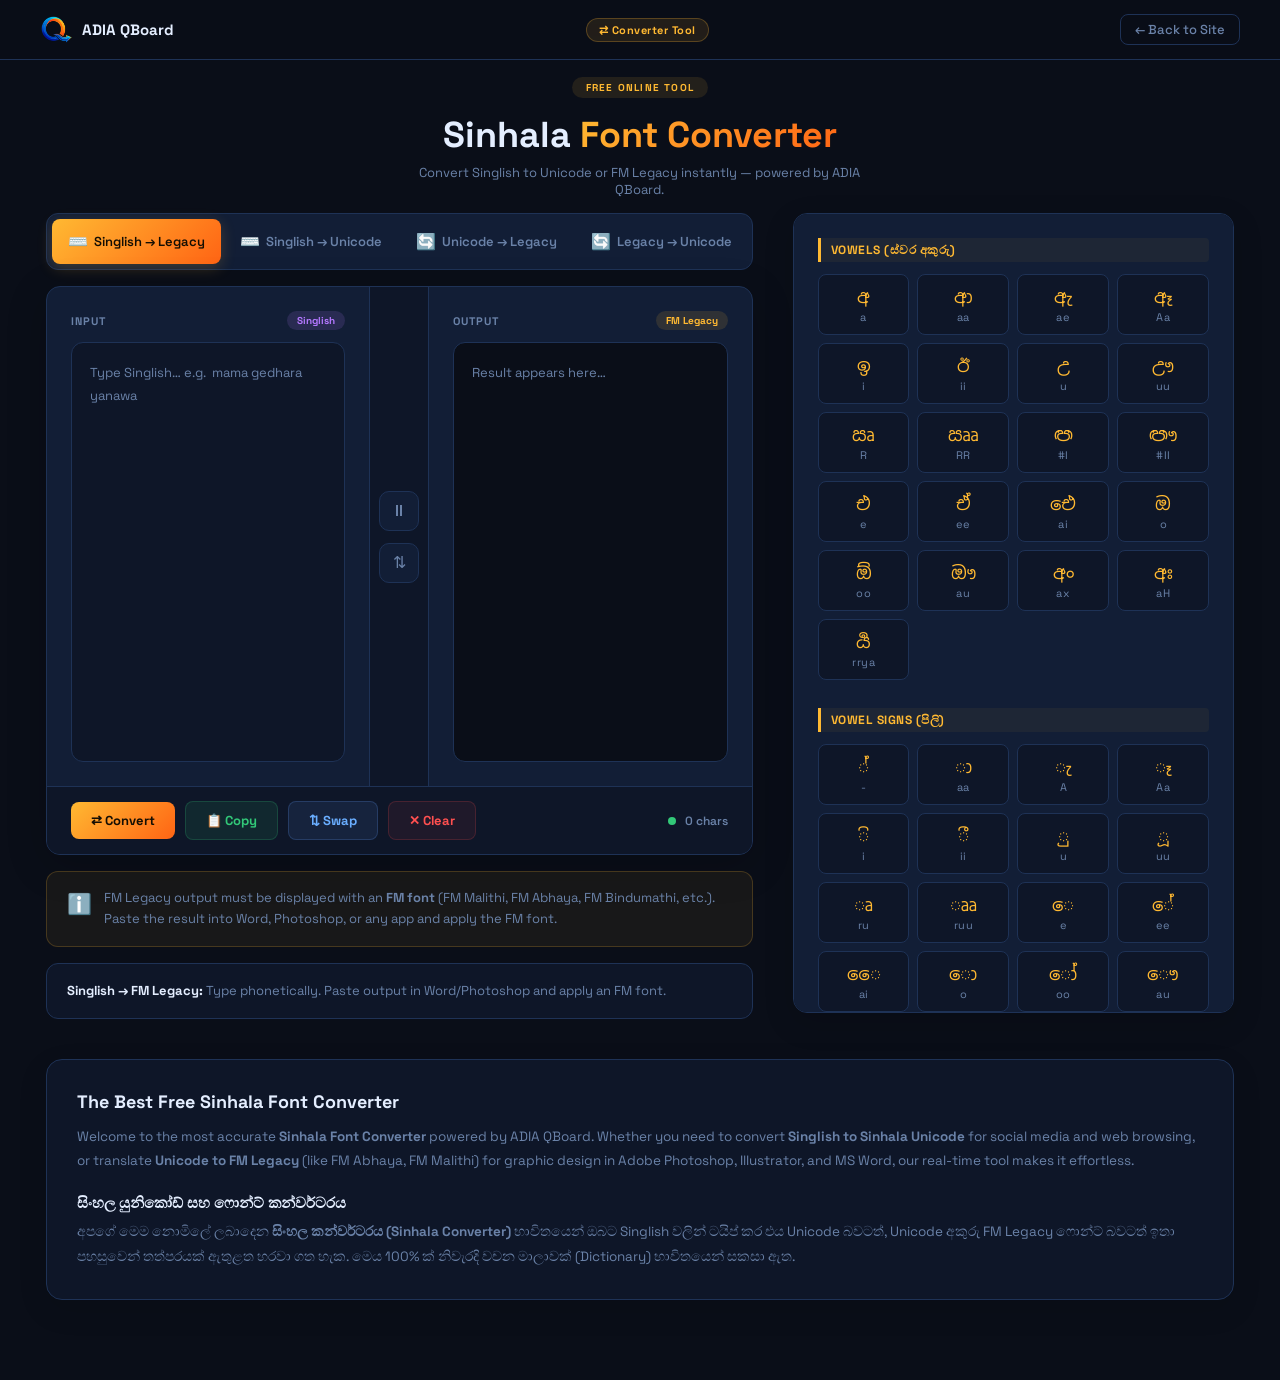
==== sinhala-unicode-converter.html @ 3f9dfd79 "Add files via upload" ====
<!DOCTYPE html>
<html lang="en">
<head>
<meta charset="UTF-8">
<meta name="viewport" content="width=device-width,initial-scale=1">
<title>Sinhala Font Converter | Singlish to Unicode & FM Legacy</title>
<meta name="description" content="Free online Sinhala font converter by ADIA QBoard. Easily convert Singlish to Sinhala Unicode, Unicode to FM Legacy (FM Abhaya), and FM to Unicode in real-time.">
<meta name="keywords" content="sinhala unicode converter, singlish to sinhala, unicode to fm converter, fm legacy to unicode, sinhala font converter, type sinhala online, iskoola pota converter, fm abhaya converter">

<meta property="og:title" content="Free Sinhala Font Converter">
<meta property="og:description" content="Convert Singlish to Unicode and Unicode to FM Legacy instantly.">
<meta property="og:type" content="website">
<link rel="icon" type="image/png" href="logo.png">
<link rel="preconnect" href="https://fonts.googleapis.com">
<link href="https://fonts.googleapis.com/css2?family=Space+Grotesk:wght@300;400;500;600;700&family=Noto+Sans+Sinhala:wght@400;700&display=swap" rel="stylesheet">
<style>
:root{
  --bg:#0A0E18;--bg2:#0E1628;--card:#121E36;--card2:#162440;
  --accent:#FFB932;--accent2:#FF6414;--text:#E4EEFF;
  --dim:#6A82A8;--border:#1E3256;--green:#32C878;--red:#FF5050;
  --purple:#B478FF;--radius:14px;
}
*{box-sizing:border-box;margin:0;padding:0;}
body{background:var(--bg);color:var(--text);font-family:'Space Grotesk',sans-serif;min-height:100vh;}
::-webkit-scrollbar{width:5px;}
::-webkit-scrollbar-track{background:var(--bg);}
::-webkit-scrollbar-thumb{background:var(--border);border-radius:3px;}

nav{
  position:sticky;top:0;z-index:100;
  backdrop-filter:blur(20px);background:rgba(10,14,24,.92);
  border-bottom:1px solid var(--border);
  display:flex;align-items:center;justify-content:space-between;
  padding:0 40px;height:60px;
}
.nav-logo{display:flex;align-items:center;gap:10px;text-decoration:none;color:var(--text);}
.nav-logo img{width:32px;height:32px;border-radius:7px;}
.nav-logo span{font-weight:700;font-size:15px;}
.nav-chip{
  display:inline-flex;align-items:center;gap:6px;
  background:rgba(255,185,50,.1);border:1px solid rgba(255,185,50,.25);
  color:var(--accent);font-size:11px;font-weight:700;letter-spacing:.5px;
  padding:4px 12px;border-radius:20px;
}
.nav-back{
  color:var(--dim);text-decoration:none;font-size:13px;font-weight:500;
  padding:6px 14px;border-radius:8px;border:1px solid var(--border);
  transition:all .2s;
}
.nav-back:hover{color:var(--text);border-color:rgba(255,185,50,.4);}

.wrap { max-width: 96%; margin: 0 auto; padding: 15px 20px 80px; }

.main-layout { 
  display: grid; 
  grid-template-columns: 1.6fr 1fr; 
  gap: 40px; 
  align-items: start; 
  margin-top: 0px; 
}

.converter-left { 
  display: flex; 
  flex-direction: column; 
  gap: 16px; 
  height: auto;
}

.ph { text-align: center; margin-bottom: 15px; }
.ph-tag { display: inline-block; background: rgba(255,185,50,.1); color: var(--accent); font-size: 10px; font-weight: 700; letter-spacing: 1.2px; text-transform: uppercase; padding: 4px 14px; border-radius: 20px; margin-bottom: 14px; }
.ph h1 { font-size: clamp(22px, 3.5vw, 36px); font-weight: 700; margin-bottom: 6px; }
.ph h1 span { background: linear-gradient(135deg, var(--accent), var(--accent2)); -webkit-background-clip: text; -webkit-text-fill-color: transparent; }
.ph p { color: var(--dim); font-size: 13px; max-width: 480px; margin: 0 auto; }

.mode-tabs { 
  display: flex; 
  gap: 6px; 
  background: var(--card); 
  border: 1px solid var(--border); 
  border-radius: 12px; 
  padding: 5px; 
}
.mode-tab { 
  flex: 1 1 0px;
  width: 100%; 
  padding: 12px 4px; 
  border-radius: 8px; 
  font-family: 'Space Grotesk', sans-serif; 
  font-size: 13px; 
  font-weight: 600; 
  cursor: pointer; 
  border: none; 
  background: transparent; 
  color: var(--dim); 
  transition: all .2s; 
  display: flex; 
  align-items: center; 
  justify-content: center; 
  text-align: center;
  white-space: nowrap; 
}
.mode-tab .tab-icon { display: inline-block; font-size: 16px; margin-right: 6px; }
.mode-tab.active { background: linear-gradient(135deg, var(--accent), var(--accent2)); color: #140E03; box-shadow: 0 4px 15px rgba(255,185,50,.2); }
.mode-tab:not(.active):hover { color: var(--text); background: var(--card2); }

.conv-wrap { 
  background: var(--card); 
  border: 1px solid var(--border); 
  border-radius: var(--radius); 
  overflow: hidden; 
  box-shadow: 0 10px 40px rgba(0,0,0,0.2); 
  display: flex; 
  flex-direction: column; 
}
.conv-grid { display: grid; grid-template-columns: 1fr 60px 1fr; flex-grow: 1; }
.conv-pane { padding: 24px; display: flex; flex-direction: column; }
.pane-header { display: flex; align-items: center; justify-content: space-between; margin-bottom: 12px; }
.pane-label { font-size: 11px; font-weight: 700; color: var(--dim); letter-spacing: 1px; text-transform: uppercase; }
.pane-badge { font-size: 10px; font-weight: 700; padding: 3px 10px; border-radius: 20px; }
.badge-sl { background: rgba(180,120,255,.14); color: var(--purple); }
.badge-uni { background: rgba(100,200,255,.12); color: #6ACFFF; }
.badge-fm { background: rgba(255,185,50,.12); color: var(--accent); }

textarea { 
  width: 100%; 
  height: 420px;
  resize: none; 
  background: var(--bg2); 
  border: 1px solid var(--border); 
  border-radius: 12px; 
  padding: 18px; 
  color: var(--text); 
  font-size: 16px; 
  line-height: 1.8; 
  transition: border-color .2s; 
  font-family: 'Noto Sans Sinhala', 'Space Grotesk', sans-serif; 
  
}
textarea:focus { outline: none; border-color: rgba(255,185,50,.5); box-shadow: 0 0 0 3px rgba(255,185,50,.1); }
textarea::placeholder { color: var(--dim); font-size: 13px; font-family: 'Space Grotesk', sans-serif !important; }
textarea.output-ta { background: var(--bg); cursor: default; }

.conv-mid { border-left: 1px solid var(--border); border-right: 1px solid var(--border); display: flex; flex-direction: column; align-items: center; justify-content: center; gap: 12px; padding: 10px 0; background: var(--bg2); }
.mid-btn { width: 40px; height: 40px; border-radius: 10px; background: var(--card); border: 1px solid var(--border); color: var(--dim); font-size: 16px; cursor: pointer; display: flex; align-items: center; justify-content: center; transition: all .2s; }
.mid-btn:hover, .mid-btn.active { background: rgba(255,185,50,.15); border-color: rgba(255,185,50,.4); color: var(--accent); transform: scale(1.05); }

.action-bar { padding: 14px 24px; border-top: 1px solid var(--border); display: flex; align-items: center; gap: 10px; flex-wrap: wrap; background: var(--bg2); }
.abtn { display: inline-flex; align-items: center; gap: 6px; padding: 10px 20px; border-radius: 8px; font-family: 'Space Grotesk', sans-serif; font-size: 13px; font-weight: 700; cursor: pointer; border: none; transition: all .2s; }
.abtn-primary { background: linear-gradient(135deg, var(--accent), var(--accent2)); color: #140E03; }
.abtn-primary:hover { opacity: .9; transform: translateY(-2px); box-shadow: 0 6px 20px rgba(255,185,50,.2); }
.abtn-copy { background: rgba(50,200,120,.1); border: 1px solid rgba(50,200,120,.2); color: var(--green); }
.abtn-copy:hover { background: rgba(50,200,120,.18); }
.abtn-swap { background: rgba(100,160,255,.1); border: 1px solid rgba(100,160,255,.2); color: #6AAEFF; }
.abtn-swap:hover { background: rgba(100,160,255,.18); }
.abtn-clear { background: rgba(255,80,80,.07); border: 1px solid rgba(255,80,80,.18); color: var(--red); }
.abtn-clear:hover { background: rgba(255,80,80,.14); }
.char-meta { margin-left: auto; font-size: 12px; color: var(--dim); font-weight: 600; }
.status-dot { display: inline-block; width: 8px; height: 8px; border-radius: 50%; background: var(--green); margin-right: 6px; animation: pulse 2s infinite; }
@keyframes pulse { 0%, 100% { opacity: 1; } 50% { opacity: .3; } }

.info-strip { background: var(--bg2); border: 1px solid var(--border); border-radius: 12px; padding: 16px 20px; font-size: 13px; color: var(--dim); line-height: 1.7; }
.info-strip strong { color: var(--text); }
.info-strip code { background: var(--card2); border: 1px solid var(--border); border-radius: 4px; padding: 2px 6px; font-family: monospace; font-size: 12px; color: var(--accent); }

.fm-warn { display: flex; align-items: flex-start; gap: 12px; background: rgba(255,185,50,.06); border: 1px solid rgba(255,185,50,.2); border-radius: 12px; padding: 16px 20px; font-size: 13px; color: var(--dim); line-height: 1.6; }
.fm-warn-icon { font-size: 20px; flex-shrink: 0; }

.guide-panel { background: var(--card); border: 1px solid var(--border); border-radius: var(--radius); padding: 24px; height: calc(100vh - 100px); max-height: 820px; overflow-y: auto; box-shadow: 0 10px 30px rgba(0,0,0,0.15); position: sticky; top: 80px; }
.guide-panel::-webkit-scrollbar { width: 5px; }
.guide-panel::-webkit-scrollbar-track { background: var(--bg2); border-radius: 4px; }
.guide-panel::-webkit-scrollbar-thumb { background: rgba(255,185,50,.4); border-radius: 4px; }
.guide-panel::-webkit-scrollbar-thumb:hover { background: var(--accent); }

.guide-category { font-size: 12px; font-weight: 700; color: var(--accent); margin: 28px 0 12px; border-left: 3px solid var(--accent); padding-left: 10px; text-transform: uppercase; letter-spacing: 0.5px; background: rgba(255,185,50,.05); padding-top: 4px; padding-bottom: 4px; border-radius: 0 4px 4px 0; }
.guide-category:first-child { margin-top: 0; }

.guide-grid { display: grid; grid-template-columns: repeat(auto-fill, minmax(75px, 1fr)); gap: 8px; }
.guide-item { background: var(--bg2); border: 1px solid var(--border); border-radius: 8px; padding: 10px 5px; text-align: center; display: flex; flex-direction: column; gap: 2px; transition: border-color 0.2s; cursor: default; }
.guide-item:hover { border-color: rgba(255,185,50,.4); background: var(--card2); }
.guide-sin { font-family: 'Noto Sans Sinhala', sans-serif; font-size: 18px; color: var(--accent); }
.guide-eng { font-size: 11px; color: var(--dim); font-family: 'Space Grotesk', monospace; letter-spacing: 0.5px;}

@media(max-width: 900px) {
  .wrap { padding: 30px 16px 60px; max-width: 100%; }
  .main-layout { grid-template-columns: 1fr; gap: 24px; }
  .guide-panel { position: relative; top: 0; height: 450px; }
  .conv-grid { grid-template-columns: 1fr; }
  .conv-mid { flex-direction: row; border: none; border-top: 1px solid var(--border); border-bottom: 1px solid var(--border); padding: 12px 20px; }
  nav { padding: 0 16px; }
}

@media(max-width: 768px) {
  .mode-tabs {
    display: grid;
    grid-template-columns: 1fr 1fr; 
    gap: 10px;
    background: transparent;
    border: none;
    padding: 0;
  }
  .mode-tab {
    background: var(--card);
    border: 1px solid var(--border);
    padding: 14px 8px;
    border-radius: 12px;
    font-size: 12px;
    display: flex;
    flex-direction: column;
    align-items: center;
    justify-content: center;
    text-align: center;
    line-height: 1.4;
  }
  .mode-tab .tab-icon {
    margin-right: 0;
    margin-bottom: 6px;
    font-size: 20px;
    display: block;
  }
  .mode-tab:not(.active):hover {
    background: var(--bg2);
  }
}

</style>
</head>
<body>

<nav>
  <a class="nav-logo" href="index.html">
    <img src="logo.webp" alt="ADIA" onerror="this.src='logo.png'">
    <span>ADIA QBoard</span>
  </a>
  <span class="nav-chip">⇄ Converter Tool</span>
  <a class="nav-back" href="index.html">← Back to Site</a>
</nav>

<div class="wrap">
  <div class="ph">
    <div class="ph-tag">Free Online Tool</div>
    <h1>Sinhala <span>Font Converter</span></h1>
    <p>Convert Singlish to Unicode or FM Legacy instantly — powered by ADIA QBoard.</p>
  </div>

  <div class="main-layout">
    
    <div class="converter-left">
      
      <div class="mode-tabs">
        <button class="mode-tab active" id="tab-sf" onclick="setMode('sf')">
          <span class="tab-icon">⌨️</span>Singlish → Legacy
        </button>
        <button class="mode-tab" id="tab-su" onclick="setMode('su')">
          <span class="tab-icon">⌨️</span>Singlish → Unicode
        </button>
        <button class="mode-tab" id="tab-uf" onclick="setMode('uf')">
          <span class="tab-icon">🔄</span>Unicode → Legacy
        </button>
        <button class="mode-tab" id="tab-fu" onclick="setMode('fu')">
          <span class="tab-icon">🔄</span>Legacy → Unicode
        </button>
      </div>

      <div class="conv-wrap">
        <div class="conv-grid">
          <div class="conv-pane">
            <div class="pane-header">
              <span class="pane-label" id="inLabel">Input</span>
              <span class="pane-badge badge-sl" id="inBadge">Singlish</span>
            </div>
            <textarea id="inputTA" placeholder="Type Singlish here…" oninput="onInput()"></textarea>
          </div>

          <div class="conv-mid">
            <div class="mid-btn" title="Live conversion ON" id="liveBtn" onclick="toggleLive()">⚡</div>
            <div class="mid-btn" title="Swap" onclick="doSwap()">⇅</div>
          </div>

          <div class="conv-pane">
            <div class="pane-header">
              <span class="pane-label" id="outLabel">Output</span>
              <span class="pane-badge badge-fm" id="outBadge">FM Legacy</span>
            </div>
            <textarea class="output-ta" id="outputTA" readonly placeholder="Result appears here…"></textarea>
          </div>
        </div>

        <div class="action-bar">
          <button class="abtn abtn-primary" onclick="doConvert()">⇄ Convert</button>
          <button class="abtn abtn-copy" onclick="copyOut()">📋 Copy</button>
          <button class="abtn abtn-swap" onclick="doSwap()">⇅ Swap</button>
          <button class="abtn abtn-clear" onclick="clearAll()">✕ Clear</button>
          <span class="char-meta">
            <span class="status-dot" id="statusDot"></span>
            <span id="charCount">0 chars</span>
          </span>
        </div>
      </div>

      <div class="fm-warn" id="fmWarn">
        <span class="fm-warn-icon">ℹ️</span>
        <span>FM Legacy output must be displayed with an <strong>FM font</strong> (FM Malithi, FM Abhaya, FM Bindumathi, etc.). Paste the result into Word, Photoshop, or any app and apply the FM font.</span>
      </div>

      <div class="info-strip" id="infoStrip">
        <strong>Singlish typing guide:</strong> Use phonetic English — <code>ka</code>→ක, <code>ma</code>→ම, <code>A</code>→ැ, <code>Aa</code>→ෑ. See the guide on the right for more details.
      </div>

    </div>

    <div class="guide-panel" id="typingGuide">
      </div>

  </div> <div style="margin-top: 40px; padding: 30px; background: var(--bg2); border-radius: 16px; border: 1px solid var(--border); box-shadow: 0 10px 30px rgba(0,0,0,0.1);">
    <h2 style="font-size: 18px; margin-bottom: 12px; color: var(--text);">The Best Free Sinhala Font Converter</h2>
    <p style="font-size: 13.5px; color: var(--dim); line-height: 1.8; margin-bottom: 20px;">
      Welcome to the most accurate <strong>Sinhala Font Converter</strong> powered by ADIA QBoard. Whether you need to convert <strong>Singlish to Sinhala Unicode</strong> for social media and web browsing, or translate <strong>Unicode to FM Legacy</strong> (like FM Abhaya, FM Malithi) for graphic design in Adobe Photoshop, Illustrator, and MS Word, our real-time tool makes it effortless.
    </p>
    <h3 style="font-size: 15px; margin-bottom: 8px; color: var(--text);">සිංහල යුනිකෝඩ් සහ ෆොන්ට් කන්වර්ටරය</h3>
    <p style="font-size: 13.5px; color: var(--dim); line-height: 1.8;">
      අපගේ මෙම නොමිලේ ලබාදෙන <strong>සිංහල කන්වර්ටරය (Sinhala Converter)</strong> භාවිතයෙන් ඔබට Singlish වලින් ටයිප් කර එය Unicode බවටත්, Unicode අකුරු FM Legacy ෆොන්ට් බවටත් ඉතා පහසුවෙන් තත්පරයක් ඇතුළත හරවා ගත හැක. මෙය 100% ක් නිවැරදි වචන මාලාවක් (Dictionary) භාවිතයෙන් සකසා ඇත.
    </p>
  </div>

</div>

<script>
const FM_MAP=[["a","w"],["aa","wd"],["ae","we"],["A","we"],["Aa","wE"],["AA","wE"],["i","b"],["ii","B"],["u","W"],["uu","W!"],["R","R"],["RR","RD"],["#I","Ì"],["#II","Ìd"],["e","t"],["ea","tA"],["ee","tA"],["ai","ft"],["o","T"],["oo","´"],["ou","T!"],["au","T!"],["ax","wx"],["aH","w#"],["k","la"],["ka","l"],["kaa","ld"],["kA","le"],["kea","lE"],["kAA","lE"],["kAa","lE"],["ki","ls"],["kii","lS"],["ku","l="],["kuu","l+"],["kru","lD"],["kruu","lDD"],["ke","fl"],["kee","fla"],["kai","ffl"],["ko","fld"],["koo","flda"],["kau","fl!"],["kaH","l#"],["kra","l%"],["kraa","l%d"],["krA","l%e"],["krea","l%E"],["krAA","l%E"],["krAa","l%E"],["kri","l%s"],["krii","l%S"],["kre","fl%"],["kree","fl%a"],["kro","fl%d"],["kroo","fl%da"],["ky","lH"],["kya","lH"],["kyaa","lHd"],["kyA","lHe"],["kyea","lHE"],["kyAa","lHE"],["kyAA","lHE"],["kyi","lHs"],["kyii","lHS"],["kyu","lHq"],["kyuu","lHQ"],["kye","flH"],["kyee","flHE"],["kyo","flHd"],["kyoo","flHda"],["kh","Ä"],["kha","L"],["khaa","Ld"],["khA","Le"],["khea","Le"],["khAA","LE"],["khAa","LE"],["khi","Å"],["khii","Ç"],["khu","Lq"],["khuu","LQ"],["khru","LD"],["khruu","LDD"],["khe","fL"],["khee","fÄ"],["khai","ffL"],["kho","fLd"],["khoo","fLda"],["khau","fL!"],["khaH","L#"],["khra","L%"],["khraa","L%d"],["krhA","L%e"],["khrea","L%E"],["krhAa","L%E"],["krhi","L%s"],["krhii","L%S"],["khre","fL%"],["khree","fÄ%"],["khro","fL%d"],["khroo","fL%da"],["khy","LHa"],["khya","LH"],["khyaa","LHd"],["khyA","LHe"],["khyea","LHE"],["khyAa","LHE"],["khyi","LHs"],["khyii","LHS"],["khyu","LHq"],["khyuu","LHQ"],["khye","fLH"],["khyee","fLHE"],["khyo","fLHd"],["khyoo","fLHda"],["g",".a"],["ga","."],["gaa",".d"],["gA",".e"],["gea",".E"],["gAA",".E"],["gAa",".E"],["gi",".s"],["gii",".S"],["gu",".="],["guu",".+"],["gru",".D"],["gruu",".DD"],["ge","f."],["gee","f.a"],["gai","ff."],["go","f.d"],["goo","f.da"],["gau","f.!"],["gaH",".#"],["gra",".%"],["graa",".%d"],["grA",".%e"],["grea",".%E"],["grAa",".%E"],["gri",".%s"],["grii",".%S"],["gre","f.%"],["gree","f.%a"],["gro","f.%d"],["groo","f.%da"],["gy",".Ha"],["gya",".H"],["gyaa",".Hd"],["gyA",".He"],["gyea",".HE"],["gyAa",".HE"],["gyi",".Hs"],["gyii",".HS"],["gyu",".Hq"],["gyuu",".HQ"],["gye","f.H"],["gyee","f.HE"],["gyo","f.Hd"],["gyoo","f.Hda"],["gh",">a"],["gha",">"],["ghaa",">d"],["ghA",">e"],["ghea",">E"],["ghAA",">E"],["ghAa",">E"],["ghi",">s"],["ghii",">S"],["ghu",">q"],["ghuu",">Q"],["ghru",">D"],["ghruu",">DD"],["ghe","f>"],["ghee","f>a"],["ghai","ff>"],["gho","f>d"],["ghoo","f>da"],["ghau","f>!"],["ghaH",">#"],["ghra",">%"],["ghraa",">%d"],["ghrA",">%e"],["ghrea",">%E"],["ghrAa",">%E"],["ghri",">%s"],["ghrii",">%S"],["ghre","f>%"],["ghree","f>%a"],["ghro","f>%d"],["ghroo","f>%da"],["ghy",">Ha"],["ghya",">H"],["ghyaa",">Hd"],["ghyA",">He"],["ghyea",">HE"],["ghyAa",">HE"],["ghyi",">Hs"],["ghyii",">HS"],["ghyu",">Hq"],["ghyuu",">HQ"],["ghye","f>H"],["ghyee","f>HE"],["ghyo","f>Hd"],["ghyoo","f>Hda"],["zg","Õa"],["zga","Õ"],["zgaa","Õd"],["zgA","Õe"],["zgea","ÕE"],["zgAA","ÕE"],["zgAa","ÕE"],["zgi","Õs"],["zgii","ÕS"],["zgu","Õ="],["zguu","Õ+"],["zgru","ÕD"],["zgruu","ÕDD"],["zge","fÕ"],["zgee","fÕa"],["zgai","ffÕ"],["zgo","fÕd"],["zgoo","fÕda"],["zgau","fÕ!"],["zgaH","Õ#"],["zgra","Õ%"],["zgraa","Õ%d"],["zgrA","Õ%e"],["zgrea","Õ%E"],["zgrAa","Õ%E"],["zgri","Õ%s"],["zgrii","Õ%S"],["zgre","fÕ%"],["zgree","fÕ%a"],["zgro","fÕ%d"],["zgroo","fÕ%da"],["zgy","ÕHa"],["zgya","ÕH"],["zgyaa","ÕHd"],["zgyA","ÕHe"],["zgyea","ÕHE"],["zgyAa","ÕHE"],["zgyi","ÕHs"],["zgyii","ÕHS"],["zgyu","ÕHq"],["zgyuu","ÕHQ"],["zgye","fÕH"],["zgyee","fÕHE"],["zgyo","fÕHd"],["zgyoo","fÕHda"],["ch","É"],["cha","É"],["chaa","pd"],["chA","pe"],["chea","pE"],["chAA","pE"],["chi","Ñ"],["chii","Ö"],["chu","pq"],["chuu","pQ"],["chru","pD"],["chruu","pDD"],["che","fp"],["chee","fÉ"],["chai","ffp"],["cho","fpd"],["choo","fpda"],["chau","fp!"],["chaH","p#"],["chra","p%"],["chraa","p%d"],["chrA","p%e"],["chrea","p%E"],["chrAa","p%E"],["chri","Ñ%"],["chrii","Ö%"],["chre","fp%"],["chree","fÉ%"],["chro","fp%d"],["chroo","fp%da"],["chy","pHa"],["chya","pH"],["chyaa","pHd"],["chyA","pHe"],["chyea","pHE"],["chyAa","pHE"],["chyi","pHs"],["chyii","pHS"],["chyu","pHq"],["chyuu","pHQ"],["chye","fpH"],["chyee","fÉH"],["chyo","fpHd"],["chyoo","fpHda"],["chh","þ"],["chha","P"],["chhaa","Pd"],["chhA","Pe"],["chhea","PE"],["chhAA","PE"],["chhAa","PE"],["chhi","ý"],["chhii","Â"],["chhu","Pq"],["chhuu","PQ"],["chhru","PD"],["chhruu","PDD"],["chhe","fP"],["chhee","fþ"],["chhai","ffP"],["chho","fPd"],["chhoo","fPda"],["chhau","fP!"],["chhaH","P#"],["chhra","P%"],["chhraa","P%d"],["chrhA","P%e"],["chhrea","P%E"],["chrhAa","P%E"],["chhri","ý%"],["chhrii","Â%S"],["chhre","fP%"],["chhree","fþ%"],["chhro","fP%d"],["chhroo","fP%da"],["chhy","PHa"],["chhya","PH"],["chhyaa","PHd"],["chhyA","PHe"],["chhyea","PHE"],["chhyAa","PHE"],["chhyi","PHs"],["chhyii","PHS"],["chhyu","PHq"],["chhyuu","PHQ"],["chhye","fPH"],["chhyee","fPHE"],["chhyo","fPHd"],["chhyoo","fPHda"],["j","Ê"],["ja","c"],["jaa","cd"],["jA","ce"],["jea","cE"],["jAA","cE"],["jAa","cE"],["ji","ð"],["jii","Ô"],["ju","cq"],["juu","cQ"],["jru","cD"],["jruu","cDD"],["je","fc"],["jee","fÊ"],["jai","ffc"],["jo","fcd"],["joo","fcda"],["jau","fc!"],["jaH","c#"],["jra","c%"],["jraa","c%d"],["jrA","c%e"],["jrea","c%E"],["jrAa","c%E"],["jri","ð%"],["jrii","Ô%"],["jre","fc%"],["jree","fÊ% "],["jro","fc%d"],["jroo","fc%da"],["jy","cHa"],["jya","cH"],["jyaa","cHd"],["jyA","cHe"],["jyea","cHE"],["jyAa","cHE"],["jyi","cHs"],["jyii","cHS"],["jyu","cHq"],["jyuu","cHQ"],["jye","fcH"],["jyee","fÊH"],["jyo","fcHd"],["jyoo","fcHda"],["J","®‘"],["Ja","®"],["Jaa","®d"],["JhA","®e"],["Jea","®E"],["JAA","®E"],["JAa","®E"],["Ji","¯"],["Jii","°"],["Ju","®q"],["Juu","®Q"],["Jru","®D"],["Jruu","®DD"],["Je","f®"],["Jee","f®‘"],["Jai","ff®"],["Jo","f®d"],["Joo","f®da"],["Jau","f®!"],["JaH","®#"],["Jra","®%"],["Jraa","®%d"],["JrA","®%e"],["Jrea","®%e"],["JrAa","®%e"],["Jri","¯%"],["Jrii","°%"],["Jre","f®%"],["Jree","f®‘%"],["Jro","f®%d"],["Jroo","f®%da"],["Jy","®Ha"],["Jya","®H"],["Jyaa","®Hd"],["JyA","®He"],["Jyea","®HE"],["JyAa","®HE"],["Jyi","®Hs"],["Jyii","®HS"],["Jyu","®Hq"],["Jyuu","®HQ"],["Jye","f®H"],["Jyee","f®HE"],["Jyo","f®Hd"],["Jyoo","f®Hda"],["zk","[a"],["zka","["],["zkaa","[d"],["zkA","[e"],["zkAA","[E"],["zkea","[E"],["zkAa","[E"],["zki","[s"],["zkii","[S"],["zku","û"],["zkuu","ü"],["zkru","[D"],["zkruu","[DD"],["zke","f["],["zkee","f[a"],["zkai","ff["],["zko","f[d"],["zkoo","fda"],["zkau","f[!"],["zkaH","[#"],["zkra","[%"],["zkraa","[%d"],["zkrA","[%e"],["zkrea","[%e"],["zkrAA","[%e"],["zkri","[%s"],["zkrii","[%S"],["zkre","f[%a"],["zkro","f[%d"],["zkroo","f[%da"],["zkya","[H"],["zkyaa","[Hd"],["zky","[Ha"],["zkyA","[He"],["zkyea","[HE"],["zkyAa","[HE"],["zkyi","[Hs"],["zkyii","[HS"],["zkyu","[Hq"],["zkyuu","[HQ"],["zkye","f[H"],["zkyee","f[HE"],["zkyo","f[Hd"],["zkyoo","f[Hda"],["zh","{a"],["zha","{"],["zhaa","{d"],["zhA","{e"],["zhea","{E"],["zhAA","{E"],["zhAa","{E"],["zhi","{s"],["zhii","{S"],["zhu","{q"],["zhuu","{Q"],["zhru","{D"],["zhruu","{DD"],["zhe","f{"],["zhee","f{a"],["zhai","ff{"],["zho","f{d"],["zhoo","f{da"],["zhau","f{!"],["zhaH","{#"],["zhy","{Ha"],["zhya","{H"],["zhyaa","{Hd"],["zhyA","{He"],["zhyea","{HE"],["zhyAa","{HE"],["zhyi","{Hs"],["zhyii","{HS"],["zhyu","{Hq"],["zhyuu","{HQ"],["zhye","f{H"],["zhyee","f{HE"],["zhyo","f{Hd"],["zhyoo","f{Hda"],["zj","`ca"],["zja","`c"],["zjaa","`cd"],["zjA","`ce"],["zjea","`cE"],["zjAA","`cE"],["zjAa","`cE"],["zji","`cs"],["zjii","`cS"],["zju","`cq"],["zjuu","`cQ"],["zjru","`cD"],["zjruu","`cDD"],["zje","f`c"],["zjee","f`ca"],["zjai","ff`c"],["zjo","f`cd"],["zjoo","f`cda"],["zjau","f`c!"],["zjaH","`c#"],["zjra","`c%"],["zjraa","`c%d"],["zjrA","`c%e"],["zjrea","`c%e"],["zjrAA","`c%E"],["zjri","`c%s"],["zjrii","`c%S"],["zjre","f`c%"],["zjree","f`c%a"],["zjro","f`c%d"],["zjroo","f`c%da"],["zjy","`cHa"],["zjya","`cH"],["zjyaa","`cHd"],["zjyA","`cHe"],["zjyea","`cHE"],["zjyAa","`cHE"],["zjyi","`cHs"],["zjyii","`cHS"],["zjyu","`cHq"],["zjyuu","`cHQ"],["zjye","f`cH"],["zjyee","f`cHE"],["zjyo","f`cHd"],["zjyoo","f`cHda"],["t","Ü"],["ta","g"],["taa","gd"],["tA","ge"],["tea","gE"],["tAA","gE"],["tAa","gE"],["ti","á"],["tii","à"],["tu","gq"],["tuu","gQ"],["tru","gD"],["truu","gDD"],["te","fg"],["tee","fÜ"],["tai","ffg"],["to","fgd"],["too","fgda"],["tau","fg!"],["taH","g#"],["tra","g%"],["traa","g%d"],["trA","g%e"],["trea","g%E"],["trAa","g%E"],["tri","á%"],["trii","à%"],["tre","fg%"],["tree","fÜ%"],["tro","fg%d"],["troo","fg%da"],["ty","gHa"],["tya","gH"],["tyaa","gHd"],["tyA","gHe"],["tyea","gHE"],["tyAa","gHE"],["tyi","gHs"],["tyii","gHS"],["tyu","gHq"],["tyuu","gHQ"],["tye","fgH"],["tyee","fÜH"],["tyo","fgHd"],["tyoo","fgHda"],["T","Ga"],["Ta","G"],["Taa","Gd"],["TA","Ge"],["Tea","GE"],["TAA","GE"],["TAa","GE"],["Ti","À"],["Tii","Á"],["Tu","Gq"],["Tuu","GQ"],["Tru","GD"],["Truu","GDD"],["Te","fG"],["Tee","fGa"],["Tai","ffG"],["To","fGd"],["Too","fGda"],["Tau","fG!"],["TaH","G#"],["Tra","G%"],["Traa","G%d"],["TrA","G%e"],["Trea","G%E"],["TrAA","G%E"],["Tri","À%"],["Trii","Á%"],["Tre","fG%"],["Tree","fG%a"],["Tro","fG%d"],["Troo","fG%da"],["Ty","GHa"],["Tya","GH"],["Tyaa","GHd"],["TyA","GHe"],["Tyea","GHE"],["TyAa","GHE"],["Tyi","GHs"],["Tyii","GHS"],["Tyu","GHq"],["Tyuu","GHQ"],["Tye","fGH"],["Tyee","fGHE"],["Tyo","fGHd"],["Tyoo","fGHEa"],["d","â"],["da","v"],["daa","vd"],["dA","ve"],["dea","vE"],["dAA","vE"],["dAa","vE"],["di","ä"],["dii","ã"],["du","vq"],["duu","vQ"],["dru","vD"],["druu","vDD"],["de","fv"],["dee","fâ"],["dai","ffv"],["do","fvd"],["doo","fvda"],["dau","fv!"],["daH","v#"],["dra","v%"],["draa","v%d"],["drA","v%e"],["drea","v%E"],["drAa","v%E"],["dri","ä%"],["drii","ã%"],["dre","fv%"],["dree","fâ%"],["dro","fv%d"],["droo","fv%da"],["dy","vHa"],["dya","vH"],["dyaa","vHd"],["dyA","vHe"],["dyea","vHE"],["dyAa","vHE"],["dyi","vHs"],["dyii","vHS"],["dyu","vHq"],["dyuu","vHQ"],["dye","fvH"],["dyee","fâH"],["dyo","fvHd"],["dyoo","fvHda"],["D","Va"],["Da","V"],["Daa","Vd"],["DA","Ve"],["Dea","VE"],["DAA","VE"],["DAa","VE"],["Di","Î"],["Dii","Ð"],["Du","Vq"],["Duu","VQ"],["Dru","VD"],["Druu","VDD"],["De","fV"],["Dee","fVa"],["Dai","ffV"],["Do","fVd"],["Doo","fVda"],["Dau","fV!"],["DaH","V#"],["Dra","V%"],["Draa","V%d"],["DrA","V%e"],["Drea","V%E"],["DrAa","V%E"],["Dri","Î%"],["Drii","Ð%"],["Dre","fV%"],["Dree","fV%a"],["Dro","fV%d"],["Droo","fV%da"],["Dy","VHa"],["Dya","VH"],["Dyaa","VHd"],["DyA","VHe"],["Dyea","VHE"],["DyAa","VHE"],["Dyi","VHs"],["Dyii","VHS"],["Dyu","VHq"],["Dyuu","VHQ"],["Dye","fVH"],["Dyee","fVHE"],["Dyo","fVHd"],["Dyoo","fVHEa"],["N","Ka"],["Na","K"],["Naa","Kd"],["NA","Ke"],["Nea","KE"],["NAA","KE"],["NAa","KE"],["Ni","Ks"],["Nii","KS"],["Nu","Kq"],["Nuu","KQ"],["Nru","KD"],["Nruu","KDD"],["Ne","fK"],["Nee","fKa"],["Nai","ffK"],["No","fKd"],["Noo","fKda"],["Nau","fK!"],["NaH","K#"],["Nra","K%"],["Nraa","K%d"],["NrA","K%e"],["Nrea","K%E"],["NrAA","K%E"],["Nri","Ks%"],["Nrii","KS%"],["Nre","fK%"],["Nree","fKa%"],["Nro","fK%d"],["Nroo","fK%da"],["Nya","KH"],["Nyaa","KHd"],["NyA","KHe"],["Nyea","KHE"],["NyAa","KHE"],["Nyi","KHs"],["Nyii","KHS"],["Nyu","KHq"],["Nyuu","KHQ"],["Nye","fKH"],["Nyee","fKHE"],["Nyo","fKHd"],["Nyoo","fKHEa"],["zd","å"],["zda","~"],["zdaa","~d"],["zdA","~e"],["zdea","~E"],["zdAA","~E"],["zdAa","~E"],["zdi","ç"],["zdii","é"],["zdu","~q"],["zduu","~Q"],["zdru","~D"],["zdruu","~DD"],["zde","f~"],["zdee","få"],["zdai","ff~"],["zdo","f~d"],["zdoo","~Q"],["zdau","f~!"],["zdaH","~#"],["zdra","~%"],["zdraa","~%d"],["zdrA","~%e"],["zdrea","~%e"],["zdrAA","~%E"],["zdrAa","~%E"],["zdri","ç%"],["zdrii","é%"],["zdre","f~%"],["zdree","få%"],["zdro","f~%d"],["zdroo","f~%da"],["zdy","~Ha"],["zdya","~H"],["zdyaa","~Hd"],["zdeya","~HE"],["zdyAa","~HE"],["zdyi","~Hs"],["zdyii","~HS"],["zdyu","~Hq"],["zdyyu","~HQ"],["zdeye","f~H"],["zdyee","f~HE"],["zdyo","f~Hd"],["th",";a"],["tha",";"],["thaa",";d"],["thA",";e"],["thea",";E"],["thAA",";E"],["thAa",";E"],["thi",";s"],["thii",";S"],["thu",";="],["thuu",";+"],["thru",";D"],["thruu",";DD"],["the","f;"],["thee","f;a"],["thai","ff;"],["tho","f;d"],["thoo","f;da"],["thau","f;!"],["thaH",";#"],["thra",";%"],["thraa",";%d"],["thrA",";%e"],["threa",";%E"],["thrAA",";%E"],["thri",";s%"],["thrii",";S%"],["thre","f;%"],["three","f;%a"],["thro","f;%d"],["throo","f;%da"],["thy",";Ha"],["thya",";H"],["thyaa",";Hd"],["thyA",";He"],["thyea",";HE"],["thyAa",";HE"],["thyi",";Hs"],["thyii",";HS"],["thyu",";Hq"],["thyuu",";HQ"],["thye","f;H"],["thyee","f;HE"],["thyo","f;Hd"],["thyoo","f;Hda"],["Th",":a"],["Tha",":"],["Thaa",":d"],["ThA",":e"],["Thea",":E"],["ThAA",":E"],["ThAa",":E"],["Thi","Ó"],["Thii","Ò"],["Thu",":q"],["Thuu",":Q"],["Thru",":D"],["Thruu",":DD"],["The","f:"],["Thee","f:a"],["Thai","ff:"],["Tho","f:d"],["Thoo","f:da"],["Thau","f:!"],["ThaH",":#"],["Thra",":%"],["Thraa",":%d"],["ThrA",":%e"],["Threa",":%E"],["ThrAA",":%E"],["ThrAa",":%E"],["Thri","Ó%"],["Thrii","Ò%"],["Thre","f:%"],["Thro","f:%d"],["Throo","f:%da"],["Thy",":Ha"],["Thya",":H"],["Thyaa",":Hd"],["ThyA",":He"],["Thyea",":HE"],["ThyAa",":HE"],["Thyi",":Hs"],["Thyii",":HS"],["Thyu",":Hq"],["Thyuu",":HQ"],["Thye","f:H"],["Thyee","f:HE"],["Thyo","f:Hd"],["Thyoo","f:HEa"],["dh","oa"],["dha","o"],["dhaa","od"],["dhA","oe"],["dhea","oE"],["dhAA","oE"],["dhAa","oE"],["dhi","os"],["dhii","oS"],["dhu","ÿ"],["dhuu","¥"],["dhru","oD"],["dhruu","oDD"],["dhe","fo"],["dhee","foa"],["dhai","ffo"],["dho","fod"],["dhoo","foda"],["dhau","fo!"],["dhaH","o#"],["dhra","ø"],["dhraa","ød"],["dhrA","øe"],["dhrea","øE"],["dhrAA","øE"],["dhri","øs"],["dhrii","øS"],["dhre","fø"],["dhree","føa"],["dhro","fød"],["dhroo","føda"],["dhy","oHa"],["dhya","oH"],["dhyaa","oHd"],["dhyA","oHe"],["dhyea","oHE"],["dhyAa","oHE"],["dhyi","oHs"],["dhyii","oHS"],["dhyu","oHq"],["dhyuu","oHQ"],["dhyo","fod"],["dhyoo","foda"],["Dh","è"],["Dha","O"],["Dhaa","Od"],["DhA","Oe"],["Dhea","OE"],["DhAA","OE"],["DhAa","OE"],["Dhi","ê"],["Dhii","ë"],["Dhu","Oq"],["Dhuu","OQ"],["Dhru","OD"],["Dhruu","ODD"],["Dhe","fO"],["Dhee","fè"],["Dhai","ffO"],["Dho","fOd"],["Dhoo","fOda"],["Dhau","fO!"],["DhaH","O#"],["Dhra","O%"],["Dhraa","O%d"],["DhrA","O%e"],["Dhrea","O%e"],["DhrAa","O%E"],["Dhri","ê%"],["Dhrii","ë%"],["Dhre","fO%"],["Dhree","fè%"],["Dhro","fO%d"],["Dhroo","fO%da"],["Dhy","OHa"],["Dhya","OH"],["Dhyaa","OHd"],["DhyA","OHe"],["Dhyea","OHE"],["DhyAa","OHE"],["Dhyi","OHs"],["Dhyii","OHS"],["Dhyu","OHq"],["Dhyuu","OHQ"],["Dhye","fO"],["Dhyee","fOHE"],["Dhyo","fOd"],["Dhyoo","fOda"],["dhh","è"],["dhha","O"],["dhhaa","Od"],["dhhA","Oe"],["dhhea","OE"],["dhhAA","OE"],["dhhAa","OE"],["dhhi","ê"],["dhhii","ë"],["dhhu","Oq"],["dhhuu","OQ"],["dhhru","OD"],["dhhruu","ODD"],["dhhe","fO"],["dhhee","fè"],["dhhai","ffO"],["dhho","fOd"],["dhhoo","fOda"],["dhhau","fO!"],["dhhaH","O#"],["dhhra","O%"],["dhhraa","O%d"],["dhhrA","O%e"],["dhhrea","O%e"],["dhhrAa","O%E"],["dhhri","ê%"],["dhhrii","ë%"],["dhhre","fO%"],["dhhree","fè%"],["dhhro","fO%d"],["dhhroo","fO%da"],["dhhy","OHa"],["dhhya","OH"],["dhhyaa","OHd"],["dhhyA","OHe"],["dhhyea","OHE"],["dhhyAa","OHE"],["dhhyi","OHs"],["dhhyii","OHS"],["dhhyu","OHq"],["dhhyuu","OHQ"],["dhhye","fO"],["dhhyee","fOHE"],["dhhyo","fOd"],["dhhyoo","fOda"],["n","ka"],["na","k"],["naa","kd"],["nA","ke"],["nea","kE"],["nAA","kE"],["nAa","kE"],["ni","ks"],["nii","kS"],["nu","kq"],["nuu","kQ"],["nru","kD"],["nruu","kDD"],["ne","fk"],["nee","fka"],["nai","ffk"],["no","fkd"],["noo","fkda"],["nau","fk!"],["naH","k#"],["nra","k%"],["nraa","k%d"],["nrA","k%e"],["nrea","k%E"],["nrAA","k%E"],["nrAa","k%E"],["nri","ks%"],["nrii","kS%"],["nre","fk%"],["nree","fk%a"],["nro","fk%d"],["nroo","fk%da"],["ny","kHa"],["nya","kH"],["nyaa","kHd"],["nyA","kHe"],["nyea","kHE"],["nyAa","kHE"],["nyi","kHs"],["nyii","kHS"],["nyu","kHq"],["nyuu","kHQ"],["nye","fkH"],["nyee","fkHE"],["nyo","fkHd"],["nyoo","fkHEa"],["zdh","|a"],["zdha","|"],["zdhaa","|d"],["zdhA","|e"],["zdhea","|E"],["zdhAA","|E"],["zdhAa","|E"],["zdhi","¢"],["zdhii","£"],["zdhu","÷"],["zdhuu","ª"],["zdhru","|D"],["zdhruu","|DD"],["zdhe","f|"],["zdhee","f|a"],["zdhai","ff|"],["zdho","f|d"],["zdhoo","f|da"],["zdhau","f|!"],["zdhaH","|#"],["zdhra","`ø"],["zdhraa","`ød"],["zdhrA","`øe"],["zdhrea","`øE"],["zdhrI","`øs"],["zdhrii","`øS"],["zdhre","f`ø"],["zdhy","|Ha"],["zdhya","|H"],["zdhyA","|He"],["zdhyea","|He"],["zdhyAa","|HE"],["zdhyi","|Hs"],["zdhyii","|HS"],["zdhyu","|Hq"],["zdhyuu","|HQ"],["p","ma"],["pa","m"],["paa","md"],["pA","me"],["pea","mE"],["pAA","mE"],["pAa","mE"],["pi","ms"],["pii","mS"],["pu","mq"],["puu","mQ"],["pru","mD"],["pruu","mDD"],["pe","fm"],["pee","fma"],["pai","ffm"],["po","fmd"],["poo","fmda"],["pau","fm!"],["paH","m#"],["pra","m%"],["praa","m%d"],["prA","m%e"],["prAa","m%E"],["prAA","m%E"],["pri","m%s"],["prii","m%S"],["pre","fm%"],["pree","fm%a"],["pro","fm%d"],["proo","fm%da"],["py","mHa"],["pya","mH"],["pyaa","mHd"],["pyA","mHe"],["pyea","mHE"],["pyAa","mHE"],["pyi","mHs"],["pyii","mHS"],["pyu","mHq"],["pyuu","mHQ"],["pye","fmH"],["pyee","fmHE"],["pyo","fmd"],["pyoo","fmda"],["P","Ma"],["Pa","M"],["Paa","Md"],["PA","Me"],["Pea","ME"],["PAA","ME"],["PAa","ME"],["Pi","Ý"],["Pii","Ú"],["Pu","Mq"],["Puu","MQ"],["Pru","MD"],["Pruu","MDD"],["Pe","fM"],["Pee","fMa"],["Pai","ffM"],["Po","fMd"],["Poo","fMda"],["Pau","fM!"],["PaH","M#"],["Pra","M%"],["Praa","M%d"],["PrA","M%e"],["PrAa","M%E"],["PrAA","M%E"],["Pri","Ý%"],["Prii","Ú%"],["Pre","fM%"],["Pree","fM%a"],["Pro","fM%d"],["Proo","fM%da"],["Py","MHa"],["Pya","MH"],["Pyaa","MHd"],["PyA","MHe"],["Pyea","MHE"],["PyAa","MHE"],["Pyi","MHs"],["Pyii","MHS"],["Pyu","MHq"],["Pyuu","MHQ"],["Pye","fM"],["Pyee","fMHE"],["Pyo","fMd"],["Pyoo","fMda"],["b","í"],["ba","n"],["baa","nd"],["bA","ne"],["bea","nE"],["bAA","nE"],["bAa","nE"],["bi","ì"],["bii","î"],["bu","nq"],["buu","nQ"],["bru","nD"],["bruu","nDD"],["be","fn"],["bee","fí"],["bai","ffn"],["bo","fnd"],["boo","fnda"],["bau","fn!"],["baH","n#"],["bra","n%"],["braa","n%d"],["brA","n%e"],["brAa","n%E"],["brAA","n%E"],["bre","fn%"],["bree","fí%"],["bri","ì%"],["brii","î%"],["bro","fn%d"],["broo","fn%da"],["by","nHa"],["bya","nH"],["byaa","nHd"],["byA","nHe"],["byae","nHE"],["byAa","nHE"],["byi","nHs"],["byii","nHS"],["byu","nHq"],["byuu","nHQ"],["bye","fnH"],["byee","fnHE"],["byo","fnd"],["byoo","fnda"],["bh","Na"],["bha","N"],["bhaa","Nd"],["bhA","Ne"],["bhea","NE"],["bhAA","NE"],["bhAa","NE"],["bhi","Ns"],["bhii","NS"],["bhu","N="],["bhuu","N+"],["bhru","ND"],["bhruu","NDD"],["bhe","fN"],["bhee","fNa"],["bhai","ffN"],["bho","fNd"],["bhoo","fNda"],["bhau","fN!"],["bhaH","N#"],["bhra","N%"],["bhraa","N%d"],["bhrea","N%E"],["bhri","N%s"],["bhrii","N%S"],["bhre","fN%"],["bhree","fN%a"],["bhro","fN%d"],["bhroo","fN%da"],["bhy","NHa"],["bhya","NH"],["bhyaa","NHd"],["bhyA","NHe"],["bhyea","NHE"],["bhyAa","NHE"],["bhyi","NHs"],["bhyii","NHS"],["bhyu","NHq"],["bhyuu","NHQ"],["bhye","fN"],["bhyee","fNHE"],["bhyo","fNd"],["bhyoo","fNda"],["m","ï"],["ma","u"],["maa","ud"],["mA","ue"],["mea","uE"],["mAA","uE"],["mAa","uE"],["mi","ñ"],["mii","ó"],["mu","uq"],["muu","uQ"],["mru","uD"],["mruu","uDD"],["me","fu"],["mee","fï"],["mai","ffu"],["mo","fud"],["moo","fuda"],["mau","fu!"],["maH","u#"],["mra","u%"],["mraa","u%d"],["mrA","u%e"],["mrea","u%E"],["mrAa","u%E"],["mri","ñ%"],["mrii","ó%"],["mre","fu%"],["mro","fu%d"],["mroo","fu%da"],["my","uHa"],["mya","uH"],["myaa","uHd"],["myA","uHe"],["myea","uHE"],["myAa","uHE"],["myi","uHs"],["myii","uHS"],["myu","uHq"],["myuu","uHQ"],["mye","fuH"],["myee","fuHE"],["myo","fud"],["myoo","fuda"],["B","ò"],["Ba","U"],["Baa","Ud"],["BA","Ue"],["Bea","UE"],["BAA","UE"],["BAa","UE"],["Bi","ô"],["Bii","ö"],["Bu","Uq"],["Buu","UQ"],["Bru","UD"],["Bruu","UDD"],["Be","fU"],["Bee","fò"],["Bai","ffU"],["Bo","fUd"],["Boo","fUda"],["Bau","fU!"],["BaH","U#"],["Bra","U%"],["Braa","U%d"],["BrA","U%e"],["Brea","U%E"],["BrAa","U%E"],["Bri","ô%"],["Brii","ö%"],["Bre","fU%"],["Bree","fò%"],["Bro","fU%d"],["Broo","fU%da"],["Bhy","UHa"],["Bya","UH"],["Byaa","UHd"],["ByA","UHe"],["Byea","UHE"],["ByAa","UHE"],["Byi","UHs"],["Byii","UHS"],["Byu","UHq"],["Byuu","UHQ"],["Bye","fU"],["Byee","fUHE"],["Byo","fUd"],["Byoo","fUda"],["y","ha"],["ya","h"],["yaa","hd"],["yA","he"],["yea","hE"],["yAA","hE"],["yAa","hE"],["yi","hs"],["yii","hS"],["yu","hq"],["yuu","hQ"],["yru","hD"],["yruu","hDD"],["ye","fh"],["yee","fha"],["yai","ffh"],["yo","fhd"],["yoo","fhda"],["yau","fh!"],["yaH","h#"],["yra","h%"],["yraa","h%d"],["yrA","h%e"],["yrea","h%E"],["yrAa","h%E"],["yri","h%s"],["yrii","h%S"],["yre","fh%"],["yro","fh%d"],["yroo","fh%da"],["yy","hHa"],["yya","hH"],["yyaa","hHd"],["yyA","hHe"],["yyea","hHE"],["yyAa","hHE"],["yyi","hHs"],["yyii","hHS"],["yyu","hHq"],["yyuu","hHQ"],["yye","fhH"],["yyee","fhHE"],["yyo","fhd"],["yyoo","fhda"],["r","¾"],["ra","r"],["raa","rd"],["rA","/"],["rea","?"],["rAA","?"],["rAa","?"],["ri","ß"],["rii","Í"],["ru","re"],["ruu","rE"],["rru","rD"],["rruu","rDD"],["re","fr"],["ree","f¾"],["rai","ffr"],["ro","frd"],["roo","frda"],["rau","fr!"],["raH","r#"],["l",",a"],["la",","],["laa",",d"],["lA",",e"],["lea",",E"],["lAA",",E"],["lAa",",E"],["li",",s"],["lii",",S"],["lu","¨"],["luu","Æ"],["lru",",D"],["lruu",",DD"],["le","f,"],["lee","f,a"],["lai","ff,"],["lo","f,d"],["loo","f,da"],["lau","f,!"],["laH",",#"],["ly",",Ha"],["lya",",H"],["lyaa",",Hd"],["lyA",",He"],["lyea",",HE"],["lyAa",",HE"],["lyi",",Hs"],["lyii",",HS"],["lyu",",Hq"],["lyuu",",HQ"],["lye","f,H"],["lyee","f,HE"],["lyo","f,d"],["lyoo","f,da"],["v","õ"],["va","j"],["vaa","jd"],["vA","je"],["vea","jE"],["vAA","jE"],["vAa","jE"],["vi","ú"],["vii","ù"],["vu","jq"],["vuu","jQ"],["vru","jD"],["vruu","jDD"],["ve","fj"],["vee","fõ"],["vai","ffj"],["vo","fjd"],["voo","fjda"],["vau","fj!"],["vaH","j#"],["vra","j%"],["vraa","j%d"],["vrA","j%e"],["vrea","j%E"],["vrAa","j%E"],["vri","ú%"],["vrii","jù"],["vre","fj%"],["vree","fõ%"],["vro","fj%d"],["vroo","fj%da"],["vy","jHa"],["vya","jH"],["vyaa","jHd"],["vyA","jHe"],["vyea","jHE"],["vyAa","jHE"],["vyi","jHs"],["vyii","jHS"],["vyu","jHq"],["vyuu","jHQ"],["vye","fjH"],["vyee","fjHE"],["vyo","fjd"],["vyoo","fjda"],["w","õ"],["wa","j"],["waa","jd"],["wA","je"],["wea","jE"],["wAA","jE"],["wAa","jE"],["wi","ú"],["wii","ù"],["wu","jq"],["wuu","jQ"],["wru","jD"],["wruu","jDD"],["we","fj"],["wee","fõ"],["wai","ffj"],["wo","fjd"],["woo","fjda"],["wau","fj!"],["waH","j#"],["wra","j%"],["wraa","j%d"],["wrA","j%e"],["wrea","j%E"],["wrAA","j%E"],["wri","ú%"],["wrii","ù%"],["wre","fj%"],["wree","fõ%"],["wro","fj%d"],["wroo","fj%da"],["wy","jHa"],["wya","jH"],["wyaa","jHd"],["wyA","jHe"],["wyea","jHE"],["wyAa","jHE"],["wyi","jHs"],["wyii","jHS"],["wyu","jHq"],["wyuu","jHQ"],["wye","fjH"],["wyee","fjHE"],["wyo","fjd"],["wyoo","fjda"],["sh","Ya"],["sha","Y"],["shaa","Yd"],["shA","Ye"],["shea","YE"],["shAA","YE"],["shAa","YE"],["shi","Ys"],["shii","YS"],["shu","Y="],["shuu","Y+"],["shru","YD"],["shruu","YDD"],["she","fY"],["shee","fYa"],["shai","ffY"],["sho","fYd"],["shoo","fYda"],["shau","fY!"],["shaH","Y#"],["shra","Y%"],["shraa","Y%d"],["shrA","Y%e"],["shrea","Y%e"],["shrAa","Y%E"],["shri","Y%s"],["shrii","›"],["shre","fY%"],["shree","fY%a"],["shro","fY%d"],["shroo","fY%da"],["shya","YH"],["shyaa","YHd"],["shhyA","YHe"],["shhyea","YHE"],["shhyAa","YHE"],["shhyi","YHs"],["shhyii","YHS"],["shhyu","YHq"],["shhyuu","YHQ"],["shhye","fYH"],["shhyee","fYHE"],["shhyo","fYHd"],["shhyoo","fYHda"],["Sh","Ia"],["Sha","I"],["Shaa","Id"],["ShA","Ie"],["Shea","IE"],["ShAA","IE"],["ShAa","IE"],["Shi","Is"],["Shii","IS"],["Shu","Iq"],["Shuu","IQ"],["Shru","ID"],["Shruu","IDD"],["She","fI"],["Shee","fIa"],["Shai","ffI"],["Sho","fId"],["Shoo","fIda"],["Shau","fI!"],["ShaH","I#"],["Shra","I%"],["Shraa","I%d"],["ShrA","I%e"],["Shrea","I%E"],["ShrAa","I%E"],["Shri","Is%"],["Shrii","IS%"],["Shre","fI%"],["Shree","fI%a"],["Shro","fI%d"],["Shroo","fI%da"],["Shy","IHa"],["Shya","IH"],["Shyaa","IHd"],["ShhA","IHe"],["Shhyea","IHE"],["ShhyAa","IHE"],["Shhyi","IHs"],["Shhyii","IHS"],["Shhyu","IHq"],["Shhyuu","IHQ"],["Shhye","fIH"],["Shhyee","fIHd"],["Shhyo","fIHd"],["Shhyoo","fIHda"],["Shhyau","fIH!"],["shh","Ia"],["shha","I"],["shhaa","Id"],["shhA","Ie"],["shhea","IE"],["shhAA","IE"],["shhAa","IE"],["shhi","Is"],["shhii","IS"],["shhu","Iq"],["shhuu","IQ"],["shhru","ID"],["shhruu","IDD"],["shhe","fI"],["shhee","fIa"],["shhai","ffI"],["shho","fId"],["shhoo","fIda"],["shhau","fI!"],["shhaH","I#"],["shhra","I%"],["shhraa","I%d"],["shhrA","I%e"],["shhrea","I%e"],["shhrAa","I%E"],["shhri","Is%"],["shhrii","IS%"],["shhre","fI%"],["shhree","fI%a"],["shhro","fI%d"],["shhroo","fI%da"],["shhy","IHa"],["shhya","IH"],["shhyaa","IHd"],["shhyru","IHD"],["shhyruu","IHDD"],["shhyai","ffIH"],["shhyau","fIH!"],["s","ia"],["sa","i"],["saa","id"],["sA","ie"],["sea","iE"],["sAA","iE"],["sAa","iE"],["si","is"],["sii","iS"],["su","iq"],["suu","iQ"],["sru","iD"],["sruu","iDD"],["se","fi"],["see","fia"],["sai","ffi"],["so","fid"],["soo","fida"],["sau","fi!"],["saH","i#"],["sra","i%"],["sraa","i%d"],["srA","i%e"],["srea","i%E"],["srAA","i%E"],["sri","is%"],["srii","iS%"],["sre","fi%"],["sree","fi%a"],["sro","fi%d"],["sroo","fi%da"],["sy","iHa"],["sya","iH"],["syaa","iHd"],["syA","iHe"],["syea","iHE"],["syAa","iHE"],["syi","iHs"],["syii","iHS"],["syu","iHq"],["syuu","iHQ"],["syru","iHD"],["syruu","iHDD"],["sye","fiH"],["syee","fiHd"],["syai","ffiH"],["syo","fiHd"],["syoo","fiHda"],["h","ya"],["ha","y"],["haa","yd"],["hA","ye"],["hea","yE"],["hAA","yE"],["hAa","yE"],["hi","ys"],["hii","yS"],["hu","yq"],["huu","yQ"],["hru","yD"],["hruu","yDD"],["he","fy"],["hee","fya"],["hai","ffy"],["ho","fyd"],["hoo","fyda"],["hau","fy!"],["haH","y#"],["hra","y%"],["hraa","y%d"],["hrA","y%e"],["hrea","y%e"],["hrAa","y%E"],["hri","ys%"],["hrii","yS%"],["hre","fy%"],["hree","fya%"],["hro","fy%d"],["hroo","fy%da"],["hy","yHa"],["hya","yH"],["hyaa","yHd"],["hyA","yHe"],["hyea","yHE"],["hyAa","yHE"],["hyi","yHs"],["hyii","yHS"],["hyu","yHq"],["hyuu","yHQ"],["hye","fyH"],["hyee","fyHE"],["hyo","fyd"],["hyoo","fyda"],["L","<a"],["La","<"],["Laa","<d"],["LA","<e"],["Lea","<E"],["LAA","<E"],["LAa","<E"],["Li","<s"],["Lii","<S"],["Lu","¿"],["Luu","¿e"],["Le","f<"],["Lee","f<a"],["Lai","ff<"],["Lo","f<d"],["Loo","f<da"],["Lau","f<!"],["LaH","<#"],["Lya","<H"],["Lyaa","<Hd"],["LyA","<He"],["Lyea","<HE"],["LyAa","<HE"],["Lyi","<Hs"],["Lyii","<HS"],["Lyu","<Hq"],["Lyuu","<HQ"],["Lye","f<H"],["Lyee","f<HE"],["Lyo","f<d"],["Lyoo","f<da"],["f","*a"],["fa","*"],["faa","*d"],["fA","*e"],["fea","*E"],["fAA","*E"],["fAa","*E"],["fi","*s"],["fii","*S"],["fu","*q"],["fuu","*Q"],["fru","*D"],["fruu","*DD"],["fe","f*"],["fee","f*a"],["fai","ff*"],["fo","f*d"],["foo","f*da"],["fau","f*!"],["faH","*#"],["fra","*%"],["fraa","*%d"],["frA","*%e"],["frea","*%e"],["frAA","*%E"],["fri","*s%"],["frii","*S%"],["fre","f*%"],["free","f*%a"],["fro","f*%d"],["froo","f*%da"],["fy","*Ha"],["fya","*H"],["fyaa","*Hd"],["fyA","*He"],["fyea","*HE"],["fyaaA","*HE"],["fyi","*Hs"],["fyii","*HS"],["fyu","*Hq"],["fyuu","*HQ"],["fye","f*H"],["fyee","f*HE"],["fyo","f*d"],["fyoo","f*da"],[".","'"],[",","\""],["?","@"],["!","æ"],["%","]"],["/","$"],[":","("],["*",")"],["(","^"],[")","&"],["-","-"],["=","}"],["}","š"],["{","™"],["\"","—{LEFT}˜"],["'","z{LEFT}Z"],[";","¦"],["rrya","h–"],["rryaa","h–d"],["rryAa","h–e"],["rryea","h–E"],["rryu","h–q"],["rryuu","h–Q"],["rrma","u–"],["rrrya","r–H"],["x","x"],["X","X"]];
const UNICODE_MAP=[["a","අ"],["aa","ආ"],["ae","ඇ"],["A","ඇ"],["Aa","ඈ"],["AA","ඈ"],["i","ඉ"],["ii","ඊ"],["u","උ"],["uu","ඌ"],["R","ඍ"],["RR","ඎ"],["#I","ඏ"],["#II","ඐ"],["e","එ"],["ea","ඒ"],["ee","ඒ"],["ai","ඓ"],["o","ඔ"],["oo","ඕ"],["ou","ඖ"],["au","ඖ"],["ax","අං"],["aH","අඃ"],["k","ක්"],["ka","ක"],["kaa","කා"],["kA","කැ"],["kea","කෑ"],["kAA","කෑ"],["kAa","කෑ"],["ki","කි"],["kii","කී"],["ku","කු"],["kuu","කූ"],["kru","කෘ"],["kruu","කෲ"],["ke","කෙ"],["kee","කේ"],["kai","කෛ"],["ko","කො"],["koo","කෝ"],["kau","කෞ"],["kaH","කඃ"],["kra","ක්‍ර"],["kraa","ක්‍රා"],["krA","ක්‍රැ"],["krea","ක්‍රෑ"],["krAA","ක්‍රෑ"],["krAa","ක්‍රෑ"],["kri","ක්‍රි"],["krii","ක්‍රී"],["kre","ක්‍රෙ"],["kree","ක්‍රේ"],["kro","ක්‍රො"],["kroo","ක්‍රෝ"],["ky","ක්‍ය්"],["kya","ක්‍ය"],["kyaa","ක්‍යා"],["kyA","ක්‍යැ"],["kyea","ක්‍යෑ"],["kyAa","ක්‍යෑ"],["kyAA","ක්‍යෑ"],["kyi","ක්‍යි"],["kyii","ක්‍යී"],["kyu","ක්‍යු"],["kyuu","ක්‍යූ"],["kye","ක්‍යෙ"],["kyee","ක්‍යේ"],["kyo","ක්‍යො"],["kyoo","ක්‍යෝ"],["kh","ඛ්"],["kha","ඛ"],["khaa","ඛා"],["khA","ඛැ"],["khea","ඛෑ"],["khAA","ඛෑ"],["khAa","ඛෑ"],["khi","ඛි"],["khii","ඛී"],["khu","ඛු"],["khuu","ඛූ"],["khru","ඛෘ"],["khruu","ඛෲ"],["khe","ඛෙ"],["khee","ඛේ"],["khai","ඛෛ"],["kho","ඛො"],["khoo","ඛෝ"],["khau","ඛෞ"],["khaH","ඛඃ"],["khra","ඛ්‍ර"],["khraa","ඛ්‍රා"],["krhA","ඛ්‍රැ"],["khrea","ඛ්‍රෑ"],["krhAA","ඛ්‍රෑ"],["krhAa","ඛ්‍රෑ"],["krhi","ඛ්‍රි"],["krhii","ඛ්‍රී"],["khre","ඛ්‍රෙ"],["khree","ඛ්‍රේ"],["khro","ඛ්‍රො"],["khroo","ඛ්‍රෝ"],["khy","ඛ්‍ය්"],["khya","ඛ්‍ය"],["khyaa","ඛ්‍යා"],["khyA","ඛ්‍යැ"],["khyea","ඛ්‍යෑ"],["khyAa","ඛ්‍යෑ"],["khyi","ඛ්‍යි"],["khyii","ඛ්‍යී"],["khyu","ඛ්‍යු"],["khyuu","ඛ්‍යූ"],["khye","ඛ්‍යෙ"],["khyee","ඛ්‍යේ"],["khyo","ඛ්‍යො"],["khyoo","ඛ්‍යෝ"],["g","ග්"],["ga","ග"],["gaa","ගා"],["gA","ගැ"],["gea","ගෑ"],["gAA","ගෑ"],["gAa","ගෑ"],["gi","ගි"],["gii","ගී"],["gu","ගු"],["guu","ගූ"],["gru","ගෘ"],["gruu","ගෲ"],["ge","ගෙ"],["gee","ගේ"],["gai","ගෛ"],["go","ගො"],["goo","ගෝ"],["gau","ගෞ"],["gaH","ගඃ"],["gra","ග්‍ර"],["graa","ග්‍රා"],["grA","ග්‍රැ"],["grea","ග්‍රෑ"],["grAA","ග්‍රෑ"],["grAa","ග්‍රෑ"],["gri","ග්‍රි"],["grii","ග්‍රී"],["gre","ග්‍රෙ"],["gree","ග්‍රේ"],["gro","ග්‍රො"],["groo","ග්‍රෝ"],["gy","ග්‍ය්"],["gya","ග්‍ය"],["gyaa","ග්‍යා"],["gyA","ග්‍යැ"],["gyea","ග්‍යෑ"],["gyAa","ග්‍යෑ"],["gyi","ග්‍යි"],["gyii","ග්‍යී"],["gyu","ග්‍යු"],["gyuu","ග්‍යූ"],["gye","ග්‍යෙ"],["gyee","ග්‍යේ"],["gyo","ග්‍යො"],["gyoo","ග්‍යෝ"],["gh","ඝ්"],["gha","ඝ"],["ghaa","ඝා"],["ghA","ඝැ"],["ghea","ඝෑ"],["ghAA","ඝෑ"],["ghAa","ඝෑ"],["ghi","ඝි"],["ghii","ඝී"],["ghu","ඝු"],["ghuu","ඝූ"],["ghru","ඝෘ"],["ghruu","ඝෲ"],["ghe","ඝෙ"],["ghee","ඝේ"],["ghai","ඝෛ"],["gho","ඝො"],["ghoo","ඝෝ"],["ghau","ඝෞ"],["ghaH","ඝඃ"],["ghra","ඝ්‍ර"],["ghraa","ඝ්‍රා"],["ghrA","ඝ්‍රැ"],["ghrea","ඝ්‍රෑ"],["ghrAA","ඝ්‍රෑ"],["ghrAa","ඝ්‍රෑ"],["ghri","ඝ්‍රි"],["ghrii","ඝ්‍රී"],["ghre","ඝ්‍රෙ"],["ghree","ඝ්‍රේ"],["ghro","ඝ්‍රො"],["ghroo","ඝ්‍රෝ"],["ghy","ඝ්‍ය්"],["ghya","ඝ්‍ය"],["ghyaa","ඝ්‍යා"],["ghyA","ඝ්‍යැ"],["ghyea","ඝ්‍යෑ"],["ghyAa","ඝ්‍යෑ"],["ghyi","ඝ්‍යි"],["ghyii","ඝ්‍යී"],["ghyu","ඝ්‍යු"],["ghyuu","ඝ්‍යූ"],["ghye","ඝ්‍යෙ"],["ghyee","ඝ්‍යේ"],["ghyo","ඝ්‍යො"],["ghyoo","ඝ්‍යෝ"],["zg","ඟ්"],["zga","ඟ"],["zgaa","ඟා"],["zgA","ඟැ"],["zgea","ඟෑ"],["zgAA","ඟෑ"],["zgAa","ඟෑ"],["zgi","ඟි"],["zgii","ඟී"],["zgu","ඟු"],["zguu","ඟූ"],["zgru","ඟෘ"],["zgruu","ඟෲ"],["zge","ඟෙ"],["zgee","ඟේ"],["zgai","ඟෛ"],["zgo","ඟො"],["zgoo","ඟෝ"],["zgau","ඟෞ"],["zgaH","ඟඃ"],["zgra","ඟ්‍ර"],["zgraa","ඟ්‍රා"],["zgrA","ඟ්‍රැ"],["zgrea","ඟ්‍රෑ"],["zgrAA","ඟ්‍රෑ"],["zgrAa","ඟ්‍රෑ"],["zgri","ඟ්‍රි"],["zgrii","ඟ්‍රී"],["zgre","ඟ්‍රෙ"],["zgree","ඟ්‍රේ"],["zgro","ඟ්‍රො"],["zgroo","ඟ්‍රෝ"],["zgy","ඟ්‍ය්"],["zgya","ඟ්‍ය"],["zgyaa","ඟ්‍යා"],["zgyA","ඟ්‍යැ"],["zgyea","ඟ්‍යෑ"],["zgyAa","ඟ්‍යෑ"],["zgyi","ඟ්‍යි"],["zgyii","ඟ්‍යී"],["zgyu","ඟ්‍යු"],["zgyuu","ඟ්‍යූ"],["zgye","ඟ්‍යෙ"],["zgyee","ඟ්‍යේ"],["zgyo","ඟ්‍යො"],["zgyoo","ඟ්‍යෝ"],["ch","ච්"],["cha","ච"],["chaa","චා"],["chA","චැ"],["chea","චෑ"],["chAA","චෑ"],["chAa","චෑ"],["chi","චි"],["chii","චී"],["chu","චු"],["chuu","චූ"],["chru","චෘ"],["chruu","චෲ"],["che","චෙ"],["chee","චේ"],["chai","චෛ"],["cho","චො"],["choo","චෝ"],["chau","චෞ"],["chaH","චඃ"],["chra","ච්‍ර"],["chraa","ච්‍රා"],["chrA","ච්‍රැ"],["chrea","ච්‍රෑ"],["chrAA","ච්‍රෑ"],["chrAa","ච්‍රෑ"],["chri","ච්‍රි"],["chrii","ච්‍රී"],["chre","ච්‍රෙ"],["chree","ච්‍රේ"],["chro","ච්‍රො"],["chroo","ච්‍රෝ"],["chy","ච්‍ය්"],["chya","ච්‍ය"],["chyaa","ච්‍යා"],["chyA","ච්‍යැ"],["chyea","ච්‍යෑ"],["chyAa","ච්‍යෑ"],["chyi","ච්‍යි"],["chyii","ච්‍යී"],["chyu","ච්‍යු"],["chyuu","ච්‍යූ"],["chye","ච්‍යෙ"],["chyee","ච්‍යේ"],["chyo","ච්‍යො"],["chyoo","ච්‍යෝ"],["chh","ඡ්"],["chha","ඡ"],["chhaa","ඡා"],["chhA","ඡැ"],["chhea","ඡෑ"],["chhAA","ඡෑ"],["chhAa","ඡෑ"],["chhi","ඡි"],["chhii","ඡී"],["chhu","ඡු"],["chhuu","ඡූ"],["chhru","ඡෘ"],["chhruu","ඡෲ"],["chhe","ඡෙ"],["chhee","ඡේ"],["chhai","ඡෛ"],["chho","ඡො"],["chhoo","ඡෝ"],["chhau","ඡෞ"],["chhaH","ඡඃ"],["chhra","ඡ්‍ර"],["chhraa","ඡ්‍රා"],["chrhA","ඡ්‍රැ"],["chhrea","ඡ්‍රෑ"],["chrhAA","ඡ්‍රෑ"],["chrhAa","ඡ්‍රෑ"],["chhri","ඡ්‍රි"],["chhrii","ඡ්‍රී"],["chhre","ඡ්‍රෙ"],["chhree","ඡ්‍රේ"],["chhro","ඡ්‍රො"],["chhroo","ඡ්‍රෝ"],["chhy","ඡ්‍ය්"],["chhya","ඡ්‍ය"],["chhyaa","ඡ්‍යා"],["chhyA","ඡ්‍යැ"],["chhyea","ඡ්‍යෑ"],["chhyAa","ඡ්‍යෑ"],["chhyi","ඡ්‍යි"],["chhyii","ඡ්‍යී"],["chhyu","ඡ්‍යු"],["chhyuu","ඡ්‍යූ"],["chhye","ඡ්‍යෙ"],["chhyee","ඡ්‍යේ"],["chhyo","ඡ්‍යො"],["chhyoo","ඡ්‍යෝ"],["j","ජ්"],["ja","ජ"],["jaa","ජා"],["jA","ජැ"],["jea","ජෑ"],["jAA","ජෑ"],["jAa","ජෑ"],["ji","ජි"],["jii","ජී"],["ju","ජු"],["juu","ජූ"],["jru","ජෘ"],["jruu","ජෲ"],["je","ජෙ"],["jee","ජේ"],["jai","ජෛ"],["jo","ජො"],["joo","ජෝ"],["jau","ජෞ"],["jaH","ජඃ"],["jra","ජ්‍ර"],["jraa","ජ්‍රා"],["jrA","ජ්‍රැ"],["jrea","ජ්‍රෑ"],["jrAA","ජ්‍රෑ"],["jrAa","ජ්‍රෑ"],["jri","ජ්‍රි"],["jrii","ජ්‍රී"],["jre","ජ්‍රෙ"],["jree","ජ්‍රේ"],["jro","ජ්‍රො"],["jroo","ජ්‍රෝ"],["jy","ජ්‍ය්"],["jya","ජ්‍ය"],["jyaa","ජ්‍යා"],["jyA","ජ්‍යැ"],["jyea","ජ්‍යෑ"],["jyAa","ජ්‍යෑ"],["jyi","ජ්‍යි"],["jyii","ජ්‍යී"],["jyu","ජ්‍යු"],["jyuu","ජ්‍යූ"],["jye","ජ්‍යෙ"],["jyee","ජ්‍යේ"],["jyo","ජ්‍යො"],["jyoo","ජ්‍යෝ"],["J","ඣ්"],["Ja","ඣ"],["Jaa","ඣා"],["JhA","ඣැ"],["Jea","ඣෑ"],["JAA","ඣෑ"],["JAa","ඣෑ"],["Ji","ඣි"],["Jii","ඣී"],["Ju","ඣු"],["Juu","ඣූ"],["Jru","ඣෘ"],["Jruu","ඣෲ"],["Je","ඣෙ"],["Jee","ඣේ"],["Jai","ඣෛ"],["Jo","ඣො"],["Joo","ඣෝ"],["Jau","ඣෞ"],["JaH","ඣඃ"],["Jra","ඣ්‍ර"],["Jraa","ඣ්‍රා"],["JrA","ඣ්‍රැ"],["Jrea","ඣ්‍රැ"],["JrAA","ඣ්‍රෑ"],["JrAa","ඣ්‍රෑ"],["Jri","ඣ්‍රි"],["Jrii","ඣ්‍රී"],["Jre","ඣ්‍රෙ"],["Jree","ඣ්‍රේ"],["Jro","ඣ්‍රො"],["Jroo","ඣ්‍රෝ"],["Jy","ඣ්‍ය්"],["Jya","ඣ්‍ය"],["Jyaa","ඣ්‍යා"],["JyA","ඣ්‍යැ"],["Jyea","ඣ්‍යෑ"],["JyAa","ඣ්‍යෑ"],["Jyi","ඣ්‍යි"],["Jyii","ඣ්‍යී"],["Jyu","ඣ්‍යු"],["Jyuu","ඣ්‍යූ"],["Jye","ඣ්‍යෙ"],["Jyee","ඣ්‍යේ"],["Jyo","ඣ්‍යො"],["Jyoo","ඣ්‍යෝ"],["zk","ඤ්"],["zka","ඤ"],["zkaa","ඤා"],["zkA","ඤැ"],["zkAA","ඤෑ"],["zkea","ඤෑ"],["zkAa","ඤෑ"],["zki","ඤි"],["zkii","ඤී"],["zku","ඤු"],["zkuu","ඤූ"],["zkru","ඤෘ"],["zkruu","ඤෲ"],["zke","ඤෙ"],["zkee","ඤේ"],["zkai","ඤෛ"],["zko","ඤො"],["zkoo","ඤෝ"],["zkau","ඤෞ"],["zkaH","ඤඃ"],["zkra","ඤ්‍ර"],["zkraa","ඤ්‍රා"],["zkrA","ඤ්‍රැ"],["zkrea","ඤ්‍රැ"],["zkrAA","ඤ්‍රෑ"],["zkri","ඤ්‍රි"],["zkrii","ඤ්‍රී"],["zkre","ඤ්‍රෙ"],["zkro","ඤ්‍රො"],["zkroo","ඤ්‍රෝ"],["zky","ඤ්‍ය්"],["zkya","ඤ්‍ය"],["zkyaa","ඤ්‍යා"],["zkyA","ඤ්‍යැ"],["zkyea","ඤ්‍යෑ"],["zkyAa","ඤ්‍යෑ"],["zkyi","ඤ්‍යි"],["zkyii","ඤ්‍යී"],["zkyu","ඤ්‍යු"],["zkyuu","ඤ්‍යූ"],["zkye","ඤ්‍යෙ"],["zkyee","ඤ්‍යේ"],["zkyo","ඤ්‍යො"],["zkyoo","ඤ්‍යෝ"],["zh","ඥ්"],["zha","ඥ"],["zhaa","ඥා"],["zhA","ඥැ"],["zhea","ඥෑ"],["zhAA","ඥෑ"],["zhAa","ඥෑ"],["zhi","ඥි"],["zhii","ඥී"],["zhu","ඥු"],["zhuu","ඥූ"],["zhru","ඥෘ"],["zhruu","ඥෲ"],["zhe","ඥෙ"],["zhee","ඥේ"],["zhai","ඥෛ"],["zho","ඥො"],["zhoo","ඥෝ"],["zhau","ඥෞ"],["zhaH","ඥඃ"],["zhy","ඥ්‍ය්"],["zhya","ඥ්‍ය"],["zhyaa","ඥ්‍යා"],["zhyA","ඥ්‍යැ"],["zhyea","ඥ්‍යෑ"],["zhyAa","ඥ්‍යෑ"],["zhyi","ඥ්‍යි"],["zhyii","ඥ්‍යී"],["zhyu","ඥ්‍යු"],["zhyuu","ඥ්‍යූ"],["zhye","ඥ්‍යෙ"],["zhyee","ඥ්‍යේ"],["zhyo","ඥ්‍යො"],["zhyoo","ඥ්‍යෝ"],["zj","ඦ්"],["zja","ඦ"],["zjaa","ඦා"],["zjA","ඦැ"],["zjea","ඦෑ"],["zjAA","ඦෑ"],["zjAa","ඦෑ"],["zji","ඦි"],["zjii","ඦී"],["zju","ඦු"],["zjuu","ඦූ"],["zjru","ඦෘ"],["zjruu","ඦෲ"],["zje","ඦෙ"],["zjee","ඦේ"],["zjai","ඦෛ"],["zjo","ඦො"],["zjoo","ඦෝ"],["zjau","ඦෞ"],["zjaH","ඦඃ"],["zjra","ඦ්‍ර"],["zjraa","ඦ්‍රා"],["zjrA","ඦ්‍රැ"],["zjrea","ඦ්‍රැ"],["zjrAA","ඦ්‍රෑ"],["zjri","ඦ්‍රි"],["zjrii","ඦ්‍රී"],["zjre","ඦ්‍රෙ"],["zjree","ඦ්‍රේ"],["zjro","ඦ්‍රො"],["zjroo","ඦ්‍රෝ"],["zjy","ඦ්‍ය්"],["zjya","ඦ්‍ය"],["zjyaa","ඦ්‍යා"],["zjyA","ඦ්‍යැ"],["zjyea","ඦ්‍යෑ"],["zjyAa","ඦ්‍යෑ"],["zjyi","ඦ්‍යි"],["zjyii","ඦ්‍යී"],["zjyu","ඦ්‍යු"],["zjyuu","ඦ්‍යූ"],["zjye","ඦ්‍යෙ"],["zjyee","ඦ්‍යේ"],["zjyo","ඦ්‍යො"],["zjyoo","ඦ්‍යෝ"],["t","ට්"],["ta","ට"],["taa","ටා"],["tA","ටැ"],["tea","ටෑ"],["tAA","ටෑ"],["tAa","ටෑ"],["ti","ටි"],["tii","ටී"],["tu","ටු"],["tuu","ටූ"],["tru","ටෘ"],["truu","ටෲ"],["te","ටෙ"],["tee","ටේ"],["tai","ටෛ"],["to","ටො"],["too","ටෝ"],["tau","ටෞ"],["taH","ටඃ"],["tra","ට්‍ර"],["traa","ට්‍රා"],["trA","ට්‍රැ"],["trea","ට්‍රෑ"],["trAA","ට්‍රෑ"],["trAa","ට්‍රෑ"],["tri","ට්‍රි"],["trii","ට්‍රී"],["tre","ට්‍රෙ"],["tree","ට්‍රේ"],["tro","ට්‍රො"],["troo","ට්‍රෝ"],["ty","ට්‍ය්"],["tya","ට්‍ය"],["tyaa","ට්‍යා"],["tyA","ට්‍යැ"],["tyea","ට්‍යෑ"],["tyAa","ට්‍යෑ"],["tyi","ට්‍යි"],["tyii","ට්‍යී"],["tyu","ට්‍යු"],["tyuu","ට්‍යූ"],["tye","ට්‍යෙ"],["tyee","ට්‍යේ"],["tyo","ට්‍යො"],["tyoo","ට්‍යෝ"],["T","ඨ්"],["Ta","ඨ"],["Taa","ඨා"],["TA","ඨැ"],["Tea","ඨෑ"],["TAA","ඨෑ"],["TAa","ඨෑ"],["Ti","ඨි"],["Tii","ඨී"],["Tu","ඨු"],["Tuu","ඨූ"],["Tru","ඨෘ"],["Truu","ඨෲ"],["Te","ඨෙ"],["Tee","ඨේ"],["Tai","ඨෛ"],["To","ඨො"],["Too","ඨෝ"],["Tau","ඨෞ"],["TaH","ඨඃ"],["Tra","ඨ්‍ර"],["Traa","ඨ්‍රා"],["TrA","ඨ්‍රැ"],["Trea","ඨ්‍රෑ"],["TrAA","ඨ්‍රෑ"],["TrAa","ඨ්‍රෑ"],["Tri","ඨ්‍රි"],["Trii","ඨ්‍රී"],["Tre","ඨ්‍රෙ"],["Tree","ඨ්‍රේ"],["Tro","ඨ්‍රො"],["Troo","ඨ්‍රෝ"],["Ty","ඨ්‍ය්"],["Tya","ඨ්‍ය"],["Tyaa","ඨ්‍යා"],["TyA","ඨ්‍යැ"],["Tyea","ඨ්‍යෑ"],["TyAa","ඨ්‍යෑ"],["Tyi","ඨ්‍යි"],["Tyii","ඨ්‍යී"],["Tyu","ඨ්‍යු"],["Tyuu","ඨ්‍යූ"],["Tye","ඨ්‍යෙ"],["Tyee","ඨ්‍යේ"],["Tyo","ඨ්‍යො"],["Tyoo","ඨ්‍යෝ"],["d","ඩ්"],["da","ඩ"],["daa","ඩා"],["dA","ඩැ"],["dea","ඩෑ"],["dAA","ඩෑ"],["dAa","ඩෑ"],["di","ඩි"],["dii","ඩී"],["du","ඩු"],["duu","ඩූ"],["dru","ඩෘ"],["druu","ඩෲ"],["de","ඩෙ"],["dee","ඩේ"],["dai","ඩෛ"],["do","ඩො"],["doo","ඩෝ"],["dau","ඩෞ"],["daH","ඩඃ"],["dra","ඩ්‍ර"],["draa","ඩ්‍රා"],["drA","ඩ්‍රැ"],["drea","ඩ්‍රෑ"],["drAA","ඩ්‍රෑ"],["drAa","ඩ්‍රෑ"],["dri","ඩ්‍රි"],["drii","ඩ්‍රී"],["dre","ඩ්‍රෙ"],["dree","ඩ්‍රේ"],["dro","ඩ්‍රො"],["droo","ඩ්‍රෝ"],["dy","ඩ්‍ය්"],["dya","ඩ්‍ය"],["dyaa","ඩ්‍යා"],["dyA","ඩ්‍යැ"],["dyea","ඩ්‍යෑ"],["dyAa","ඩ්‍යෑ"],["dyi","ඩ්‍යි"],["dyii","ඩ්‍යී"],["dyu","ඩ්‍යු"],["dyuu","ඩ්‍යූ"],["dye","ඩ්‍යෙ"],["dyee","ඩ්‍යේ"],["dyo","ඩ්‍යො"],["dyoo","ඩ්‍යෝ"],["D","ඪ්"],["Da","ඪ"],["Daa","ඪා"],["DA","ඪැ"],["Dea","ඪෑ"],["DAA","ඪෑ"],["DAa","ඪෑ"],["Di","ඪි"],["Dii","ඪී"],["Du","ඪු"],["Duu","ඪූ"],["Dru","ඪෘ"],["Druu","ඪෲ"],["De","ඪෙ"],["Dee","ඪේ"],["Dai","ඪෛ"],["Do","ඪො"],["Doo","ඪෝ"],["Dau","ඪෞ"],["DaH","ඪඃ"],["Dra","ඪ්‍ර"],["Draa","ඪ්‍රා"],["DrA","ඪ්‍රැ"],["Drea","ඪ්‍රෑ"],["DrAA","ඪ්‍රෑ"],["DrAa","ඪ්‍රෑ"],["Dri","ඪ්‍රි"],["Drii","ඪ්‍රී"],["Dre","ඪ්‍රෙ"],["Dree","ඪ්‍රේ"],["Dro","ඪ්‍රො"],["Droo","ඪ්‍රෝ"],["Dy","ඪ්‍ය්"],["Dya","ඪ්‍ය"],["Dyaa","ඪ්‍යා"],["DyA","ඪ්‍යැ"],["Dyea","ඪ්‍යෑ"],["DyAa","ඪ්‍යෑ"],["Dyi","ඪ්‍යි"],["Dyii","ඪ්‍යී"],["Dyu","ඪ්‍යු"],["Dyuu","ඪ්‍යූ"],["Dye","ඪ්‍යෙ"],["Dyee","ඪ්‍යේ"],["Dyo","ඪ්‍යො"],["Dyoo","ඪ්‍යෝ"],["N","ණ්"],["Na","ණ"],["Naa","ණා"],["NA","ණැ"],["Nea","ණෑ"],["NAA","ණෑ"],["NAa","ණෑ"],["Ni","ණි"],["Nii","ණී"],["Nu","ණු"],["Nuu","ණූ"],["Nru","ණෘ"],["Nruu","ණෲ"],["Ne","ණෙ"],["Nee","ණේ"],["Nai","ණෛ"],["No","ණො"],["Noo","ණෝ"],["Nau","ණෞ"],["NaH","ණඃ"],["Nra","ණ්‍ර"],["Nraa","ණ්‍රා"],["NrA","ණ්‍රැ"],["Nrea","ණ්‍රෑ"],["NrAA","ණ්‍රෑ"],["NrAa","ණ්‍රෑ"],["Nri","ණ්‍රි"],["Nrii","ණ්‍රී"],["Nre","ණ්‍රෙ"],["Nree","ණ්‍රේ"],["Nro","ණ්‍රො"],["Nroo","ණ්‍රෝ"],["Ny","ණ්‍ය්"],["Nya","ණ්‍ය"],["Nyaa","ණ්‍යා"],["NyA","ණ්‍යැ"],["Nyea","ණ්‍යෑ"],["NyAa","ණ්‍යෑ"],["Nyi","ණ්‍යි"],["Nyii","ණ්‍යී"],["Nyu","ණ්‍යු"],["Nyuu","ණ්‍යූ"],["Nye","ණ්‍යෙ"],["Nyee","ණ්‍යේ"],["Nyo","ණ්‍යො"],["Nyoo","ණ්‍යෝ"],["zd","ඬ්"],["zda","ඬ"],["zdaa","ඬා"],["zdhA","ඬැ"],["zdea","ඬෑ"],["zdAA","ඬෑ"],["zdAa","ඬෑ"],["zdi","ඬි"],["zdii","ඬී"],["zdu","ඬු"],["zduu","ඬූ"],["zdru","ඬෘ"],["zdruu","ඬෲ"],["zde","ඬෙ"],["zdee","ඬේ"],["zdai","ඬෛ"],["zdo","ඬො"],["zdoo","ඬෝ"],["zdau","ඬෞ"],["zdaH","ඬඃ"],["zdra","ඬ්‍ර"],["zdraa","ඬ්‍රා"],["zdrA","ඬ්‍රැ"],["zdrea","ඬ්‍රැ"],["zdrAA","ඬ්‍රෑ"],["zdrAa","ඬ්‍රෑ"],["zdri","ඬ්‍රි"],["zdrii","ඬ්‍රී"],["zdre","ඬ්‍රෙ"],["zdree","ඬ්‍රේ"],["zdro","ඬ්‍රො"],["zdroo","ඬ්‍රෝ"],["zdy","ඬ්‍ය්"],["zdya","ඬ්‍ය"],["zdyaa","ඬ්‍යා"],["zdyA","ඬ්‍යැ"],["zdyea","ඬ්‍යෑ"],["zdyAa","ඬ්‍යෑ"],["zdyi","ඬ්‍යි"],["zdyii","ඬ්‍යී"],["zdyu","ඬ්‍යු"],["zdyuu","ඬ්‍යූ"],["zdye","ඬ්‍යෙ"],["zdyee","ඬ්‍යේ"],["zdyo","ඬ්‍යො"],["zdyoo","ඬ්‍යෝ"],["th","ත්"],["tha","ත"],["thaa","තා"],["thA","තැ"],["thea","තෑ"],["thAA","තෑ"],["thAa","තෑ"],["thi","ති"],["thii","තී"],["thu","තු"],["thuu","තූ"],["thru","තෘ"],["thruu","තෲ"],["the","තෙ"],["thee","තේ"],["thai","තෛ"],["tho","තො"],["thoo","තෝ"],["thau","තෞ"],["thaH","තඃ"],["thra","ත්‍ර"],["thraa","ත්‍රා"],["thrA","ත්‍රැ"],["threa","ත්‍රෑ"],["thrAA","ත්‍රෑ"],["thrAa","ත්‍රෑ"],["thri","ත්‍රි"],["thrii","ත්‍රී"],["thre","ත්‍රෙ"],["three","ත්‍රේ"],["thro","ත්‍රො"],["throo","ත්‍රෝ"],["thy","ත්‍ය්"],["thya","ත්‍ය"],["thyaa","ත්‍යා"],["thyA","ත්‍යැ"],["thyea","ත්‍යෑ"],["thyAa","ත්‍යෑ"],["thyi","ත්‍යි"],["thyii","ත්‍යී"],["thyu","ත්‍යු"],["thyuu","ත්‍යූ"],["thye","ත්‍යෙ"],["thyee","ත්‍යේ"],["thyo","ත්‍යො"],["thyoo","ත්‍යෝ"],["Th","ථ්"],["Tha","ථ"],["Thaa","ථා"],["ThA","ථැ"],["Thea","ථෑ"],["ThAA","ථෑ"],["ThAa","ථෑ"],["Thi","ථි"],["Thii","ථී"],["Thu","ථු"],["Thuu","ථූ"],["Thru","ථෘ"],["Thruu","ථෲ"],["The","ථෙ"],["Thee","ථේ"],["Thai","ථෛ"],["Tho","ථො"],["Thoo","ථෝ"],["Thau","ථෞ"],["ThaH","ථඃ"],["Thra","ථ්‍ර"],["Thraa","ථ්‍රා"],["ThrA","ථ්‍රැ"],["Threa","ථ්‍රෑ"],["ThrAA","ථ්‍රෑ"],["ThrAa","ථ්‍රෑ"],["Thri","ථ්‍රි"],["Thrii","ථ්‍රී"],["Thre","ථ්‍රෙ"],["Thro","ථ්‍රො"],["Throo","ථ්‍රෝ"],["Thy","ථ්‍ය්"],["Thya","ථ්‍ය"],["Thyaa","ථ්‍යා"],["ThyA","ථ්‍යැ"],["Thyea","ථ්‍යෑ"],["ThyAa","ථ්‍යෑ"],["Thyi","ථ්‍යි"],["Thyii","ථ්‍යී"],["Thyu","ථ්‍යු"],["Thyuu","ථ්‍යූ"],["Thye","ථ්‍යෙ"],["Thyee","ථ්‍යේ"],["Thyo","ථ්‍යො"],["Thyoo","ථ්‍යෝ"],["dh","ද්"],["dha","ද"],["dhaa","දා"],["dhA","දැ"],["dhea","දෑ"],["dhAA","දෑ"],["dhAa","දෑ"],["dhi","දි"],["dhii","දී"],["dhu","දු"],["dhuu","දූ"],["dhru","දෘ"],["dhruu","දෲ"],["dhe","දෙ"],["dhee","දේ"],["dhai","දෛ"],["dho","දො"],["dhoo","දෝ"],["dhau","දෞ"],["dhaH","දඃ"],["dhra","ද්‍ර"],["dhraa","ද්‍රා"],["dhrA","ද්‍රැ"],["dhrea","ද්‍රෑ"],["dhrAA","ද්‍රෑ"],["dhri","ද්‍රි"],["dhrii","ද්‍රී"],["dhre","ද්‍රෙ"],["dhree","ද්‍රේ"],["dhro","ද්‍රො"],["dhroo","ද්‍රෝ"],["dhy","ද්‍ය්"],["dhya","ද්‍ය"],["dhyaa","ද්‍යා"],["dhyA","ද්‍යැ"],["dhyea","ද්‍යෑ"],["dhyAa","ද්‍යෑ"],["dhyi","ද්‍යි"],["dhyii","ද්‍යී"],["dhyu","ද්‍යු"],["dhyuu","ද්‍යූ"],["dhye","ද්‍යෙ"],["dhyee","ද්‍යේ"],["dhyo","ද්‍යො"],["dhyoo","ද්‍යෝ"],["Dh","ධ්"],["Dha","ධ"],["Dhaa","ධා"],["DhA","ධැ"],["Dhea","ධෑ"],["DhAA","ධෑ"],["DhAa","ධෑ"],["Dhi","ධි"],["Dhii","ධී"],["Dhu","ධු"],["Dhuu","ධූ"],["Dhru","ධෘ"],["Dhruu","ධෲ"],["Dhe","ධෙ"],["Dhee","ධේ"],["Dhai","ධෛ"],["Dho","ධො"],["Dhoo","ධෝ"],["Dhau","ධෞ"],["DhaH","ධඃ"],["Dhra","ධ්‍ර"],["Dhraa","ධ්‍රා"],["DhrA","ධ්‍රැ"],["Dhrea","ධ්‍රැ"],["DhrAa","ධ්‍රෑ"],["Dhri","ධ්‍රි"],["Dhrii","ධ්‍රී"],["Dhre","ධ්‍රෙ"],["Dhree","ධ්‍රේ"],["Dhro","ධ්‍රො"],["Dhroo","ධ්‍රෝ"],["Dhy","ධ්‍ය්"],["Dhya","ධ්‍ය"],["Dhyaa","ධ්‍යා"],["DhyA","ධ්‍යැ"],["Dhyea","ධ්‍යෑ"],["DhyAa","ධ්‍යෑ"],["Dhyi","ධ්‍යි"],["Dhyii","ධ්‍යී"],["Dhyu","ධ්‍යු"],["Dhyuu","ධ්‍යූ"],["Dhye","ධ්‍යෙ"],["Dhyee","ධ්‍යේ"],["Dhyo","ධ්‍යො"],["Dhyoo","ධ්‍යෝ"],["dhh","ධ්"],["dhha","ධ"],["dhhaa","ධා"],["dhhA","ධැ"],["dhhea","ධෑ"],["dhhAA","ධෑ"],["dhhAa","ධෑ"],["dhhi","ධි"],["dhhii","ධී"],["dhhu","ධු"],["dhhuu","ධූ"],["dhhru","ධෘ"],["dhhruu","ධෲ"],["dhhe","ධෙ"],["dhhee","ධේ"],["dhhai","ධෛ"],["dhho","ධො"],["dhhoo","ධෝ"],["dhhau","ධෞ"],["dhhaH","ධඃ"],["dhhra","ධ්‍ර"],["dhhraa","ධ්‍රා"],["dhhrA","ධ්‍රැ"],["dhhrea","ධ්‍රැ"],["dhhrAa","ධ්‍රෑ"],["dhhri","ධ්‍රි"],["dhhrii","ධ්‍රී"],["dhhre","ධ්‍රෙ"],["dhhree","ධ්‍රේ"],["dhhro","ධ්‍රො"],["dhhroo","ධ්‍රෝ"],["dhhy","ධ්‍ය්"],["dhhya","ධ්‍ය"],["dhhyaa","ධ්‍යා"],["dhhyA","ධ්‍යැ"],["dhhyea","ධ්‍යෑ"],["dhhyAa","ධ්‍යෑ"],["dhhyi","ධ්‍යි"],["dhhyii","ධ්‍යී"],["dhhyu","ධ්‍යු"],["dhhyuu","ධ්‍යූ"],["dhhye","ධ්‍යෙ"],["dhhyee","ධ්‍යේ"],["dhhyo","ධ්‍යො"],["dhhyoo","ධ්‍යෝ"],["n","න්"],["na","න"],["naa","නා"],["nA","නැ"],["nea","නෑ"],["nAA","නෑ"],["nAa","නෑ"],["ni","නි"],["nii","නී"],["nu","නු"],["nuu","නූ"],["nru","නෘ"],["nruu","නෲ"],["ne","නෙ"],["nee","නේ"],["nai","නෛ"],["no","නො"],["noo","නෝ"],["nau","නෞ"],["naH","නඃ"],["nra","න්‍ර"],["nraa","න්‍රා"],["nrA","න්‍රැ"],["nrea","න්‍රෑ"],["nrAA","න්‍රෑ"],["nrAa","න්‍රෑ"],["nri","න්‍රි"],["nrii","න්‍රී"],["nre","න්‍රෙ"],["nree","න්‍රේ"],["nro","න්‍රො"],["nroo","න්‍රෝ"],["ny","න්‍ය්"],["nya","න්‍ය"],["nyaa","න්‍යා"],["nyA","න්‍යැ"],["nyea","න්‍යෑ"],["nyAa","න්‍යෑ"],["nyi","න්‍යි"],["nyii","න්‍යී"],["nyu","න්‍යු"],["nyuu","න්‍යූ"],["nye","න්‍යෙ"],["nyee","න්‍යේ"],["nyo","න්‍යො"],["nyoo","න්‍යෝ"],["zdh","ඳ්"],["zdha","ඳ"],["zdhaa","ඳා"],["zdhea","ඳෑ"],["zdhAA","ඳෑ"],["zdhAa","ඳෑ"],["zdhi","ඳි"],["zdhii","ඳී"],["zdhu","ඳු"],["zdhuu","ඳූ"],["zdhru","ඳෘ"],["zdhruu","ඳෲ"],["zdhe","ඳෙ"],["zdhee","ඳේ"],["zdhai","ඳෛ"],["zdho","ඳො"],["zdhoo","ඳෝ"],["zdhau","ඳෞ"],["zdhaH","ඳඃ"],["zdhra","ඳ්‍ර"],["zdhraa","ඳ්‍රා"],["zdhrA","ඳ්‍රැ"],["zdhrea","ඳ්‍රෑ"],["zdhrAA","ඳ්‍රෑ"],["zdhrAa","ඳ්‍රෑ"],["zdhri","ඳ්‍රි"],["zdhrii","ඳ්‍රී"],["zdhre","ඳ්‍රෙ"],["zdhy","ඳ්‍ය්"],["zdhya","ඳ්‍ය"],["zdhyA","ඳ්‍යැ"],["zdhyea","ඳ්‍යෑ"],["zdhyAa","ඳ්‍යෑ"],["zdhyi","ඳ්‍යි"],["zdhyii","ඳ්‍යී"],["zdhyu","ඳ්‍යු"],["zdhyuu","ඳ්‍යූ"],["zdhye","ඳ්‍යෙ"],["zdhyee","ඳ්‍යේ"],["zdhyo","ඳ්‍යො"],["zdhyoo","ඳ්‍යෝ"],["p","ප්"],["pa","ප"],["paa","පා"],["pA","පැ"],["pea","පෑ"],["pAA","පෑ"],["pAa","පෑ"],["pi","පි"],["pii","පී"],["pu","පු"],["puu","පූ"],["pru","පෘ"],["pruu","පෲ"],["pe","පෙ"],["pee","පේ"],["pai","පෛ"],["po","පො"],["poo","පෝ"],["pau","පෞ"],["paH","පඃ"],["pra","ප්‍ර"],["praa","ප්‍රා"],["prA","ප්‍රැ"],["prAa","ප්‍රෑ"],["prAA","ප්‍රෑ"],["pri","ප්‍රි"],["prii","ප්‍රී"],["pre","ප්‍රෙ"],["pree","ප්‍රේ"],["pro","ප්‍රො"],["proo","ප්‍රෝ"],["py","ප්‍ය්"],["pya","ප්‍ය"],["pyaa","ප්‍යා"],["pyA","ප්‍යැ"],["pyea","ප්‍යෑ"],["pyAa","ප්‍යෑ"],["pyi","ප්‍යි"],["pyii","ප්‍යී"],["pyu","ප්‍යු"],["pyuu","ප්‍යූ"],["pye","ප්‍යෙ"],["pyee","ප්‍යේ"],["pyo","ප්‍යො"],["pyoo","ප්‍යෝ"],["P","ඵ්"],["Pa","ඵ"],["Paa","ඵා"],["PA","ඵැ"],["Pea","ඵෑ"],["PAA","ඵෑ"],["PAa","ඵෑ"],["Pi","ඵි"],["Pii","ඵී"],["Pu","ඵු"],["Puu","ඵූ"],["Pru","ඵෘ"],["Pruu","ඵෲ"],["Pe","ඵෙ"],["Pee","ඵේ"],["Pai","ඵෛ"],["Po","ඵො"],["Poo","ඵෝ"],["Pau","ඵෞ"],["PaH","ඵඃ"],["Pra","ඵ්‍ර"],["Praa","ඵ්‍රා"],["PrA","ඵ්‍රැ"],["PrAa","ඵ්‍රෑ"],["PrAA","ඵ්‍රෑ"],["Pri","ඵ්‍රි"],["Prii","ඵ්‍රී"],["Pre","ඵ්‍රෙ"],["Pree","ඵ්‍රේ"],["Pro","ඵ්‍රො"],["Proo","ඵ්‍රෝ"],["Py","ඵ්‍ය්"],["Pya","ඵ්‍ය"],["Pyaa","ඵ්‍යා"],["PyA","ඵ්‍යැ"],["Pyea","ඵ්‍යෑ"],["PyAa","ඵ්‍යෑ"],["Pyi","ඵ්‍යි"],["Pyii","ඵ්‍යී"],["Pyu","ඵ්‍යු"],["Pyuu","ඵ්‍යූ"],["Pye","ඵ්‍යෙ"],["Pyee","ඵ්‍යේ"],["Pyo","ඵ්‍යො"],["Pyoo","ඵ්‍යෝ"],["b","බ්"],["ba","බ"],["baa","බා"],["bA","බැ"],["bea","බෑ"],["bAA","බෑ"],["bAa","බෑ"],["bi","බි"],["bii","බී"],["bu","බු"],["buu","බූ"],["bru","බෘ"],["bruu","බෲ"],["be","බෙ"],["bee","බේ"],["bai","බෛ"],["bo","බො"],["boo","බෝ"],["bau","බෞ"],["baH","බඃ"],["bra","බ්‍ර"],["brA","බ්‍රැ"],["brAa","බ්‍රෑ"],["brAA","බ්‍රෑ"],["braa","බ්‍රා"],["bre","බ්‍රෙ"],["bree","බ්‍රේ"],["bri","බ්‍රි"],["brii","බ්‍රී"],["bro","බ්‍රො"],["broo","බ්‍රෝ"],["by","බ්‍ය්"],["bya","බ්‍ය"],["byaa","බ්‍යා"],["byA","බ්‍යැ"],["byae","බ්‍යෑ"],["byAa","බ්‍යෑ"],["byi","බ්‍යි"],["byii","බ්‍යී"],["byu","බ්‍යු"],["byuu","බ්‍යූ"],["bye","බ්‍යෙ"],["byee","බ්‍යේ"],["byo","බ්‍යො"],["byoo","බ්‍යෝ"],["bh","භ්"],["bha","භ"],["bhaa","භා"],["bhA","භැ"],["bhea","භෑ"],["bhAA","භෑ"],["bhAa","භෑ"],["bhi","භි"],["bhii","භී"],["bhu","භු"],["bhuu","භූ"],["bhru","භෘ"],["bhruu","භෲ"],["bhe","භෙ"],["bhee","භේ"],["bhai","භෛ"],["bho","භො"],["bhoo","භෝ"],["bhau","භෞ"],["bhaH","භඃ"],["bhra","භ්‍ර"],["bhraa","භ්‍රා"],["bhrA","භ්‍රැ"],["bhrea","භ්‍රෑ"],["bhrAa","භ්‍රෑ"],["bhri","භ්‍රි"],["bhrii","භ්‍රී"],["bhre","භ්‍රෙ"],["bhree","භ්‍රේ"],["bhro","භ්‍රො"],["bhroo","භ්‍රෝ"],["bhy","භ්‍ය්"],["bhya","භ්‍ය"],["bhyaa","භ්‍යා"],["bhyA","භ්‍යැ"],["bhyea","භ්‍යෑ"],["bhyAa","භ්‍යෑ"],["bhyi","භ්‍යි"],["bhyii","භ්‍යී"],["bhyu","භ්‍යු"],["bhyuu","භ්‍යූ"],["bhye","භ්‍යෙ"],["bhyee","භ්‍යේ"],["bhyo","භ්‍යො"],["bhyoo","භ්‍යෝ"],["m","ම්"],["ma","ම"],["maa","මා"],["mA","මැ"],["mea","මෑ"],["mAA","මෑ"],["mAa","මෑ"],["mi","මි"],["mii","මී"],["mu","මු"],["muu","මූ"],["mru","මෘ"],["mruu","මෲ"],["me","මෙ"],["mee","මේ"],["mai","මෛ"],["mo","මො"],["moo","මෝ"],["mau","මෞ"],["maH","මඃ"],["mra","ම්‍ර"],["mraa","ම්‍රා"],["mrA","ම්‍රැ"],["mrea","ම්‍රෑ"],["mrAa","ම්‍රෑ"],["mri","ම්‍රි"],["mrii","ම්‍රී"],["mre","ම්‍රෙ"],["mro","ම්‍රො"],["mroo","ම්‍රෝ"],["my","ම්‍ය්"],["mya","ම්‍ය"],["myaa","ම්‍යා"],["myA","ම්‍යැ"],["myea","ම්‍යෑ"],["myAa","ම්‍යෑ"],["myi","ම්‍යි"],["myii","ම්‍යී"],["myu","ම්‍යු"],["myuu","ම්‍යූ"],["mye","ම්‍යෙ"],["myee","ම්‍යේ"],["myo","ම්‍යො"],["myoo","ම්‍යෝ"],["B","ඹ්"],["Ba","ඹ"],["Baa","ඹා"],["BA","ඹැ"],["Bea","ඹෑ"],["BAA","ඹෑ"],["BAa","ඹෑ"],["Bi","ඹි"],["Bii","ඹී"],["Bu","ඹු"],["Buu","ඹූ"],["Bru","ඹෘ"],["Bruu","ඹෲ"],["Be","ඹෙ"],["Bee","ඹේ"],["Bai","ඹෛ"],["Bo","ඹො"],["Boo","ඹෝ"],["Bau","ඹෞ"],["BaH","ඹඃ"],["Bra","ඹ්‍ර"],["Braa","ඹ්‍රා"],["BrA","ඹ්‍රැ"],["Brea","ඹ්‍රෑ"],["BrAa","ඹ්‍රෑ"],["Bri","ඹ්‍රි"],["Brii","ඹ්‍රී"],["Bre","ඹ්‍රෙ"],["Bree","ඹ්‍රේ"],["Bro","ඹ්‍රො"],["Broo","ඹ්‍රෝ"],["By","ඹ්‍ය්"],["Bya","ඹ්‍ය"],["Byaa","ඹ්‍යා"],["ByA","ඹ්‍යැ"],["Byea","ඹ්‍යෑ"],["ByAa","ඹ්‍යෑ"],["Byi","ඹ්‍යි"],["Byii","ඹ්‍යී"],["Byu","ඹ්‍යු"],["Byuu","ඹ්‍යූ"],["Bye","ඹ්‍යෙ"],["Byee","ඹ්‍යේ"],["Byo","ඹ්‍යො"],["Byoo","ඹ්‍යෝ"],["y","ය්"],["ya","ය"],["yaa","යා"],["yA","යැ"],["yea","යෑ"],["yAA","යෑ"],["yAa","යෑ"],["yi","යි"],["yii","යී"],["yu","යු"],["yuu","යූ"],["yru","යෘ"],["yruu","යෲ"],["ye","යෙ"],["yee","යේ"],["yai","යෛ"],["yo","යො"],["yoo","යෝ"],["yau","යෞ"],["yaH","යඃ"],["yra","ය්‍ර"],["yraa","ය්‍රා"],["yrA","ය්‍රැ"],["yrea","ය්‍රෑ"],["yrAa","ය්‍රෑ"],["yri","ය්‍රි"],["yrii","ය්‍රී"],["yre","ය්‍රෙ"],["yro","ය්‍රො"],["yroo","ය්‍රෝ"],["yy","ය්‍ය්"],["yya","ය්‍ය"],["yyaa","ය්‍යා"],["yyA","ය්‍යැ"],["yyea","ය්‍යෑ"],["yyAa","ය්‍යෑ"],["yyi","ය්‍යි"],["yyii","ය්‍යී"],["yyu","ය්‍යු"],["yyuu","ය්‍යූ"],["yye","ය්‍යෙ"],["yyee","ය්‍යේ"],["yyo","ය්‍යො"],["yyoo","ය්‍යෝ"],["r","ර්"],["ra","ර"],["raa","රා"],["rA","රැ"],["rea","රෑ"],["rAA","රෑ"],["rAa","රෑ"],["ri","රි"],["rii","රී"],["ru","රු"],["ruu","රූ"],["rru","රෘ"],["rruu","රෲ"],["re","රෙ"],["ree","රේ"],["rai","රෛ"],["ro","රො"],["roo","රෝ"],["rau","රෞ"],["raH","රඃ"],["l","ල්"],["la","ල"],["laa","ලා"],["lA","ලැ"],["lea","ලෑ"],["lAA","ලෑ"],["lAa","ලෑ"],["li","ලි"],["lii","ලී"],["lu","ලු"],["luu","ලූ"],["lru","ලෘ"],["lruu","ලෲ"],["le","ලෙ"],["lee","ලේ"],["lai","ලෛ"],["lo","ලො"],["loo","ලෝ"],["lau","ලෞ"],["laH","ලඃ"],["ly","ල්‍ය්"],["lya","ල්‍ය"],["lyaa","ල්‍යා"],["lyA","ල්‍යැ"],["lyea","ල්‍යෑ"],["lyAa","ල්‍යෑ"],["lyi","ල්‍යි"],["lyii","ල්‍යී"],["lyu","ල්‍යු"],["lyuu","ල්‍යූ"],["lye","ල්‍යෙ"],["lyee","ල්‍යේ"],["lyo","ල්‍යො"],["lyoo","ල්‍යෝ"],["v","ව්"],["va","ව"],["vaa","වා"],["vA","වැ"],["vea","වෑ"],["vAA","වෑ"],["vAa","වෑ"],["vi","වි"],["vii","වී"],["vu","වු"],["vuu","වූ"],["vru","වෘ"],["vruu","වෲ"],["ve","වෙ"],["vee","වේ"],["vai","වෛ"],["vo","වො"],["voo","වෝ"],["vau","වෞ"],["vaH","වඃ"],["vra","ව්‍ර"],["vraa","ව්‍රා"],["vrA","ව්‍රැ"],["vrea","ව්‍රෑ"],["vrAa","ව්‍රෑ"],["vri","ව්‍රි"],["vrii","ව්‍රී"],["vre","ව්‍රෙ"],["vree","ව්‍රේ"],["vro","ව්‍රො"],["vroo","ව්‍රෝ"],["vy","ව්‍ය්"],["vya","ව්‍ය"],["vyaa","ව්‍යා"],["vyA","ව්‍යැ"],["vyea","ව්‍යෑ"],["vyAa","ව්‍යෑ"],["vyi","ව්‍යි"],["vyii","ව්‍යී"],["vyu","ව්‍යු"],["vyuu","ව්‍යූ"],["vye","ව්‍යෙ"],["vyee","ව්‍යේ"],["vyo","ව්‍යො"],["vyoo","ව්‍යෝ"],["w","ව්"],["wa","ව"],["waa","වා"],["wA","වැ"],["wea","වෑ"],["wAA","වෑ"],["wAa","වෑ"],["wi","වි"],["wii","වී"],["wu","වු"],["wuu","වූ"],["wru","වෘ"],["wruu","වෲ"],["we","වෙ"],["wee","වේ"],["wai","වෛ"],["wo","වො"],["woo","වෝ"],["wau","වෞ"],["waH","වඃ"],["wra","ව්‍ර"],["wraa","ව්‍රා"],["wrA","ව්‍රැ"],["wrea","ව්‍රෑ"],["wrAA","ව්‍රෑ"],["wri","ව්‍රි"],["wrii","ව්‍රී"],["wre","ව්‍රෙ"],["wree","ව්‍රේ"],["wro","ව්‍රො"],["wroo","ව්‍රෝ"],["wy","ව්‍ය්"],["wya","ව්‍ය"],["wyaa","ව්‍යා"],["wyA","ව්‍යැ"],["wyea","ව්‍යෑ"],["wyAa","ව්‍යෑ"],["wyi","ව්‍යි"],["wyii","ව්‍යී"],["wyu","ව්‍යු"],["wyuu","ව්‍යූ"],["wye","ව්‍යෙ"],["wyee","ව්‍යේ"],["wyo","ව්‍යො"],["wyoo","ව්‍යෝ"],["sh","ශ්"],["sha","ශ"],["shaa","ශා"],["shA","ශැ"],["shea","ශෑ"],["shAA","ශෑ"],["shAa","ශෑ"],["shi","ශි"],["shii","ශී"],["shu","ශු"],["shuu","ශූ"],["shru","ශෘ"],["shruu","ශෲ"],["she","ශෙ"],["shee","ශේ"],["shai","ශෛ"],["sho","ශො"],["shoo","ශෝ"],["shau","ශෞ"],["shaH","ශඃ"],["shra","ශ්‍ර"],["shraa","ශ්‍රා"],["shrA","ශ්‍රැ"],["shrea","ශ්‍රැ"],["shrAa","ශ්‍රෑ"],["shri","ශ්‍රි"],["shrii","ශ්‍රී"],["shre","ශ්‍රෙ"],["shree","ශ්‍රේ"],["shro","ශ්‍රො"],["shroo","ශ්‍රෝ"],["shy","ශ්‍ය්"],["shya","ශ්‍ය"],["shyaa","ශ්‍යා"],["shyA","ශ්‍යැ"],["shyea","ශ්‍යෑ"],["shyAa","ශ්‍යෑ"],["shyi","ශ්‍යි"],["shyii","ශ්‍යී"],["shyu","ශ්‍යු"],["shyuu","ශ්‍යූ"],["shye","ශ්‍යෙ"],["shyee","ශ්‍යේ"],["shyo","ශ්‍යො"],["shyoo","ශ්‍යෝ"],["Sh","ෂ්"],["Sha","ෂ"],["Shaa","ෂා"],["ShA","ෂැ"],["Shea","ෂෑ"],["ShAA","ෂෑ"],["ShAa","ෂෑ"],["Shi","ෂි"],["Shii","ෂී"],["Shu","ෂු"],["Shuu","ෂූ"],["Shru","ෂෘ"],["Shruu","ෂෲ"],["She","ෂෙ"],["Shee","ෂේ"],["Shai","ෂෛ"],["Sho","ෂො"],["Shoo","ෂෝ"],["Shau","ෂෞ"],["ShaH","ෂඃ"],["Shra","ෂ්‍ර"],["Shraa","ෂ්‍රා"],["ShrA","ෂ්‍රැ"],["Shrea","ෂ්‍රැ"],["ShrAa","ෂ්‍රෑ"],["Shri","ෂ්‍රි"],["Shrii","ෂ්‍රී"],["Shre","ෂ්‍රෙ"],["Shree","ෂ්‍රේ"],["Shro","ෂ්‍රො"],["Shroo","ෂ්‍රෝ"],["Shy","ෂ්‍ය්"],["Shya","ෂ්‍ය"],["Shyaa","ෂ්‍යා"],["ShyA","ෂ්‍යැ"],["Shyea","ෂ්‍යෑ"],["ShyAa","ෂ්‍යෑ"],["Shyi","ෂ්‍යි"],["Shyii","ෂ්‍යී"],["Shyu","ෂ්‍යු"],["Shyuu","ෂ්‍යූ"],["Shye","ෂ්‍යෙ"],["Shyee","ෂ්‍යේ"],["Shyo","ෂ්‍යො"],["Shyoo","ෂ්‍යෝ"],["shh","ෂ්"],["shha","ෂ"],["shhaa","ෂා"],["shhA","ෂැ"],["shhea","ෂෑ"],["shhAA","ෂෑ"],["shhAa","ෂෑ"],["shhi","ෂි"],["shhii","ෂී"],["shhu","ෂු"],["shhuu","ෂූ"],["shhru","ෂෘ"],["shhruu","ෂෲ"],["shhe","ෂෙ"],["shhee","ෂේ"],["shhai","ෂෛ"],["shho","ෂො"],["shhoo","ෂෝ"],["shhau","ෂෞ"],["shhaH","ෂඃ"],["shhra","ෂ්‍ර"],["shhraa","ෂ්‍රා"],["shhrA","ෂ්‍රැ"],["shhrea","ෂ්‍රැ"],["shhrAa","ෂ්‍රෑ"],["shhri","ෂ්‍රි"],["shhrii","ෂ්‍රී"],["shhre","ෂ්‍රෙ"],["shhree","ෂ්‍රේ"],["shhro","ෂ්‍රො"],["shhroo","ෂ්‍රෝ"],["shhy","ෂ්‍ය්"],["shhya","ෂ්‍ය"],["shhyaa","ෂ්‍යා"],["shhyA","ෂ්‍යැ"],["shhyea","ෂ්‍යෑ"],["shhyAa","ෂ්‍යෑ"],["shhyi","ෂ්‍යි"],["shhyii","ෂ්‍යී"],["shhyu","ෂ්‍යු"],["shhyuu","ෂ්‍යූ"],["shhyru","ෂ්‍යෘ"],["shhyruu","ෂ්‍යෲ"],["shhye","ෂ්‍යෙ"],["shhyee","ෂ්‍යේ"],["shhyai","ෂ්‍යෛ"],["shhyo","ෂ්‍යො"],["shhyoo","ෂ්‍යෝ"],["shhyau","ෂ්‍යෞ"],["s","ස්"],["sa","ස"],["saa","සා"],["sA","සැ"],["sea","සෑ"],["sAA","සෑ"],["sAa","සෑ"],["si","සි"],["sii","සී"],["su","සු"],["suu","සූ"],["sru","සෘ"],["sruu","සෲ"],["se","සෙ"],["see","සේ"],["sai","සෛ"],["so","සො"],["soo","සෝ"],["sau","සෞ"],["saH","සඃ"],["sra","ස්‍ර"],["sraa","ස්‍රා"],["srA","ස්‍රැ"],["srea","ස්‍රෑ"],["srAA","ස්‍රෑ"],["sri","ස්‍රි"],["srii","ස්‍රී"],["sre","ස්‍රෙ"],["sree","ස්‍රේ"],["sro","ස්‍රො"],["sroo","ස්‍රෝ"],["sy","ස්‍ය්"],["sya","ස්‍ය"],["syaa","ස්‍යා"],["syA","ස්‍යැ"],["syea","ස්‍යෑ"],["syAa","ස්‍යෑ"],["syi","ස්‍යි"],["syii","ස්‍යී"],["syu","ස්‍යු"],["syuu","ස්‍යූ"],["syru","ස්‍යෘ"],["syruu","ස්‍යෲ"],["sye","ස්‍යෙ"],["syee","ස්්‍යේ"],["syai","ස්‍යෛ"],["syo","ස්‍යො"],["syoo","ස්‍යෝ"],["h","හ්"],["ha","හ"],["haa","හා"],["hA","හැ"],["hea","හෑ"],["hAA","හෑ"],["hAa","හෑ"],["hi","හි"],["hii","හී"],["hu","හු"],["huu","හූ"],["hru","හෘ"],["hruu","හෲ"],["he","හෙ"],["hee","හේ"],["hai","හෛ"],["ho","හො"],["hoo","හෝ"],["hau","හෞ"],["haH","හඃ"],["hra","හ්‍ර"],["hraa","හ්‍රා"],["hrA","හ්‍රැ"],["hrea","හ්‍රැ"],["hrAa","හ්‍රෑ"],["hri","හ්‍රි"],["hrii","හ්‍රී"],["hre","හ්‍රෙ"],["hree","හ්‍රේ"],["hro","හ්‍රො"],["hroo","හ්‍රෝ"],["hy","හ්‍ය්"],["hya","හ්‍ය"],["hyaa","හ්‍යා"],["hyA","හ්‍යැ"],["hyea","හ්‍යෑ"],["hyAa","හ්‍යෑ"],["hyi","හ්‍යි"],["hyii","හ්‍යී"],["hyu","හ්‍යු"],["hyuu","හ්‍යූ"],["hye","හ්‍යෙ"],["hyee","හ්‍යේ"],["hyo","හ්‍යො"],["hyoo","හ්‍යෝ"],["L","ළ්"],["La","ළ"],["Laa","ළා"],["LA","ළැ"],["Lea","ළෑ"],["LAA","ළෑ"],["LAa","ළෑ"],["Li","ළි"],["Lii","ළී"],["Lu","ළු"],["Luu","ළූ"],["Le","ළෙ"],["Lee","ළේ"],["Lai","ළෛ"],["Lo","ළො"],["Loo","ළෝ"],["Lau","ළෞ"],["LaH","ළඃ"],["Lya","ළ්‍ය"],["Lyaa","ළ්‍යා"],["LyA","ළ්‍යැ"],["Lyea","ළ්‍යෑ"],["LyAa","ළ්‍යෑ"],["Lyi","ළ්‍යි"],["Lyii","ළ්‍යී"],["Lyu","ළ්‍යු"],["Lyuu","ළ්‍යූ"],["Lye","ළ්‍යෙ"],["Lyee","ළ්‍යේ"],["Lyo","ළ්‍යො"],["Lyoo","ළ්‍යෝ"],["f","ෆ්"],["fa","ෆ"],["faa","ෆා"],["fA","ෆැ"],["fea","ෆෑ"],["fAA","ෆෑ"],["fAa","ෆෑ"],["fi","ෆි"],["fii","ෆී"],["fu","ෆු"],["fuu","ෆූ"],["fru","ෆෘ"],["fruu","ෆෲ"],["fe","ෆෙ"],["fee","ෆේ"],["fai","ෆෛ"],["fo","ෆො"],["foo","ෆෝ"],["fau","ෆෞ"],["faH","ෆඃ"],["fra","ෆ්‍ර"],["fraa","ෆ්‍රා"],["frA","ෆ්‍රැ"],["frea","ෆ්‍රැ"],["frAA","ෆ්‍රෑ"],["fri","ෆ්‍රි"],["frii","ෆ්‍රී"],["fre","ෆ්‍රෙ"],["free","ෆ්‍රේ"],["fro","ෆ්‍රො"],["froo","ෆ්‍රෝ"],["fy","ෆ්‍ය්"],["fya","ෆ්‍ය"],["fyaa","ෆ්‍යා"],["fyA","ෆ්‍යැ"],["fyea","ෆ්‍යෑ"],["fyAa","ෆ්‍යෑ"],["fyi","ෆ්‍යි"],["fyii","ෆ්‍යී"],["fyu","ෆ්‍යු"],["fyuu","ෆ්‍යූ"],["fye","ෆ්‍යෙ"],["fyee","ෆ්‍යේ"],["fyo","ෆ්‍යො"],["fyoo","ෆ්‍යෝ"],[".","."],[",",","],["?","?"],["!","!"],["%","%"],["/","/"],[":",":"],["*","*"],["(","("],[")",")"],["-","-"],["=","="],["}","}"],["{","{"],["\"","\""],[";",";"],["rrya","ර්‍ය"],["rryaa","ර්‍යා"],["rryAa","ර්‍යැ"],["rryea","ර්‍යෑ"],["rryu","ර්‍යු"],["rryuu","ර්‍යූ"],["rrma","ර්‍ම"],["rrrya","ර්‍ය"],["x","ං"],["X","ඞ"]];
const UNI_TO_FM_MAP=[["අ","w"],["ආ","wd"],["ඇ","we"],["ඈ","wE"],["ඉ","b"],["ඊ","B"],["උ","W"],["ඌ","W!"],["ඍ","R"],["ඎ","RD"],["ඏ","Ì"],["ඐ","Ìd"],["එ","t"],["ඒ","tA"],["ඓ","ft"],["ඔ","T"],["ඕ","´"],["ඖ","T!"],["අං","wx"],["අඃ","w#"],["ක්","la"],["ක","l"],["කා","ld"],["කැ","le"],["කෑ","lE"],["කි","ls"],["කී","lS"],["කු","l="],["කූ","l+"],["කෘ","lD"],["කෲ","lDD"],["කෙ","fl"],["කේ","fla"],["කෛ","ffl"],["කො","fld"],["කෝ","flda"],["කෞ","fl!"],["කඃ","l#"],["ක්‍ර","l%"],["ක්‍රා","l%d"],["ක්‍රැ","l%e"],["ක්‍රෑ","l%E"],["ක්‍රි","l%s"],["ක්‍රී","l%S"],["ක්‍රෙ","fl%"],["ක්‍රේ","fl%a"],["ක්‍රො","fl%d"],["ක්‍රෝ","fl%da"],["ක්‍ය්","lH"],["ක්‍ය","lH"],["ක්‍යා","lHd"],["ක්‍යැ","lHe"],["ක්‍යෑ","lHE"],["ක්‍යි","lHs"],["ක්‍යී","lHS"],["ක්‍යු","lHq"],["ක්‍යූ","lHQ"],["ක්‍යෙ","flH"],["ක්‍යේ","flHE"],["ක්‍යො","flHd"],["ක්‍යෝ","flHda"],["ඛ්","Ä"],["ඛ","L"],["ඛා","Ld"],["ඛැ","Le"],["ඛෑ","Le"],["ඛි","Å"],["ඛී","Ç"],["ඛු","Lq"],["ඛූ","LQ"],["ඛෘ","LD"],["ඛෲ","LDD"],["ඛෙ","fL"],["ඛේ","fÄ"],["ඛෛ","ffL"],["ඛො","fLd"],["ඛෝ","fLda"],["ඛෞ","fL!"],["ඛඃ","L#"],["ඛ්‍ර","L%"],["ඛ්‍රා","L%d"],["ඛ්‍රැ","L%e"],["ඛ්‍රෑ","L%E"],["ඛ්‍රි","L%s"],["ඛ්‍රී","L%S"],["ඛ්‍රෙ","fL%"],["ඛ්‍රේ","fÄ%"],["ඛ්‍රො","fL%d"],["ඛ්‍රෝ","fL%da"],["ඛ්‍ය්","LHa"],["ඛ්‍ය","LH"],["ඛ්‍යා","LHd"],["ඛ්‍යැ","LHe"],["ඛ්‍යෑ","LHE"],["ඛ්‍යි","LHs"],["ඛ්‍යී","LHS"],["ඛ්‍යු","LHq"],["ඛ්‍යූ","LHQ"],["ඛ්‍යෙ","fLH"],["ඛ්‍යේ","fLHE"],["ඛ්‍යො","fLHd"],["ඛ්‍යෝ","fLHda"],["ග්",".a"],["ග","."],["ගා",".d"],["ගැ",".e"],["ගෑ",".E"],["ගි",".s"],["ගී",".S"],["ගු",".="],["ගූ",".+"],["ගෘ",".D"],["ගෲ",".DD"],["ගෙ","f."],["ගේ","f.a"],["ගෛ","ff."],["ගො","f.d"],["ගෝ","f.da"],["ගෞ","f.!"],["ගඃ",".#"],["ග්‍ර",".%"],["ග්‍රා",".%d"],["ග්‍රැ",".%e"],["ග්‍රෑ",".%E"],["ග්‍රි",".%s"],["ග්‍රී",".%S"],["ග්‍රෙ","f.%"],["ග්‍රේ","f.%a"],["ග්‍රො","f.%d"],["ග්‍රෝ","f.%da"],["ග්‍ය්",".Ha"],["ග්‍ය",".H"],["ග්‍යා",".Hd"],["ග්‍යැ",".He"],["ග්‍යෑ",".HE"],["ග්‍යි",".Hs"],["ග්‍යී",".HS"],["ග්‍යු",".Hq"],["ග්‍යූ",".HQ"],["ග්‍යෙ","f.H"],["ග්‍යේ","f.HE"],["ග්‍යො","f.Hd"],["ග්‍යෝ","f.Hda"],["ඝ්",">a"],["ඝ",">"],["ඝා",">d"],["ඝැ",">e"],["ඝෑ",">E"],["ඝි",">s"],["ඝී",">S"],["ඝු",">q"],["ඝූ",">Q"],["ඝෘ",">D"],["ඝෲ",">DD"],["ඝෙ","f>"],["ඝේ","f>a"],["ඝෛ","ff>"],["ඝො","f>d"],["ඝෝ","f>da"],["ඝෞ","f>!"],["ඝඃ",">#"],["ඝ්‍ර",">%"],["ඝ්‍රා",">%d"],["ඝ්‍රැ",">%e"],["ඝ්‍රෑ",">%E"],["ඝ්‍රි",">%s"],["ඝ්‍රී",">%S"],["ඝ්‍රෙ","f>%"],["ඝ්‍රේ","f>%a"],["ඝ්‍රො","f>%d"],["ඝ්‍රෝ","f>%da"],["ඝ්‍ය්",">Ha"],["ඝ්‍ය",">H"],["ඝ්‍යා",">Hd"],["ඝ්‍යැ",">He"],["ඝ්‍යෑ",">HE"],["ඝ්‍යි",">Hs"],["ඝ්‍යී",">HS"],["ඝ්‍යු",">Hq"],["ඝ්‍යූ",">HQ"],["ඝ්‍යෙ","f>H"],["ඝ්‍යේ","f>HE"],["ඝ්‍යො","f>Hd"],["ඝ්‍යෝ","f>Hda"],["ඟ්","Õa"],["ඟ","Õ"],["ඟා","Õd"],["ඟැ","Õe"],["ඟෑ","ÕE"],["ඟි","Õs"],["ඟී","ÕS"],["ඟු","Õ="],["ඟූ","Õ+"],["ඟෘ","ÕD"],["ඟෲ","ÕDD"],["ඟෙ","fÕ"],["ඟේ","fÕa"],["ඟෛ","ffÕ"],["ඟො","fÕd"],["ඟෝ","fÕda"],["ඟෞ","fÕ!"],["ඟඃ","Õ#"],["ඟ්‍ර","Õ%"],["ඟ්‍රා","Õ%d"],["ඟ්‍රැ","Õ%e"],["ඟ්‍රෑ","Õ%E"],["ඟ්‍රි","Õ%s"],["ඟ්‍රී","Õ%S"],["ඟ්‍රෙ","fÕ%"],["ඟ්‍රේ","fÕ%a"],["ඟ්‍රො","fÕ%d"],["ඟ්‍රෝ","fÕ%da"],["ඟ්‍ය්","ÕHa"],["ඟ්‍ය","ÕH"],["ඟ්‍යා","ÕHd"],["ඟ්‍යැ","ÕHe"],["ඟ්‍යෑ","ÕHE"],["ඟ්‍යි","ÕHs"],["ඟ්‍යී","ÕHS"],["ඟ්‍යු","ÕHq"],["ඟ්‍යූ","ÕHQ"],["ඟ්‍යෙ","fÕH"],["ඟ්‍යේ","fÕHE"],["ඟ්‍යො","fÕHd"],["ඟ්‍යෝ","fÕHda"],["ච්","É"],["ච","É"],["චා","pd"],["චැ","pe"],["චෑ","pE"],["චි","Ñ"],["චී","Ö"],["චු","pq"],["චූ","pQ"],["චෘ","pD"],["චෲ","pDD"],["චෙ","fp"],["චේ","fÉ"],["චෛ","ffp"],["චො","fpd"],["චෝ","fpda"],["චෞ","fp!"],["චඃ","p#"],["ච්‍ර","p%"],["ච්‍රා","p%d"],["ච්‍රැ","p%e"],["ච්‍රෑ","p%E"],["ච්‍රි","Ñ%"],["ච්‍රී","Ö%"],["ච්‍රෙ","fp%"],["ච්‍රේ","fÉ%"],["ච්‍රො","fp%d"],["ච්‍රෝ","fp%da"],["ච්‍ය්","pHa"],["ච්‍ය","pH"],["ච්‍යා","pHd"],["ච්‍යැ","pHe"],["ච්‍යෑ","pHE"],["ච්‍යි","pHs"],["ච්‍යී","pHS"],["ච්‍යු","pHq"],["ච්‍යූ","pHQ"],["ච්‍යෙ","fpH"],["ච්‍යේ","fÉH"],["ච්‍යො","fpHd"],["ච්‍යෝ","fpHda"],["ඡ්","þ"],["ඡ","P"],["ඡා","Pd"],["ඡැ","Pe"],["ඡෑ","PE"],["ඡි","ý"],["ඡී","Â"],["ඡු","Pq"],["ඡූ","PQ"],["ඡෘ","PD"],["ඡෲ","PDD"],["ඡෙ","fP"],["ඡේ","fþ"],["ඡෛ","ffP"],["ඡො","fPd"],["ඡෝ","fPda"],["ඡෞ","fP!"],["ඡඃ","P#"],["ඡ්‍ර","P%"],["ඡ්‍රා","P%d"],["ඡ්‍රැ","P%e"],["ඡ්‍රෑ","P%E"],["ඡ්‍රි","ý%"],["ඡ්‍රී","Â%S"],["ඡ්‍රෙ","fP%"],["ඡ්‍රේ","fþ%"],["ඡ්‍රො","fP%d"],["ඡ්‍රෝ","fP%da"],["ඡ්‍ය්","PHa"],["ඡ්‍ය","PH"],["ඡ්‍යා","PHd"],["ඡ්‍යැ","PHe"],["ඡ්‍යෑ","PHE"],["ඡ්‍යි","PHs"],["ඡ්‍යී","PHS"],["ඡ්‍යු","PHq"],["ඡ්‍යූ","PHQ"],["ඡ්‍යෙ","fPH"],["ඡ්‍යේ","fPHE"],["ඡ්‍යො","fPHd"],["ඡ්‍යෝ","fPHda"],["ජ්","Ê"],["ජ","c"],["ජා","cd"],["ජැ","ce"],["ජෑ","cE"],["ජි","ð"],["ජී","Ô"],["ජු","cq"],["ජූ","cQ"],["ජෘ","cD"],["ජෲ","cDD"],["ජෙ","fc"],["ජේ","fÊ"],["ජෛ","ffc"],["ජො","fcd"],["ජෝ","fcda"],["ජෞ","fc!"],["ජඃ","c#"],["ජ්‍ර","c%"],["ජ්‍රා","c%d"],["ජ්‍රැ","c%e"],["ජ්‍රෑ","c%E"],["ජ්‍රි","ð%"],["ජ්‍රී","Ô%"],["ජ්‍රෙ","fc%"],["ජ්‍රේ","fÊ% "],["ජ්‍රො","fc%d"],["ජ්‍රෝ","fc%da"],["ජ්‍ය්","cHa"],["ජ්‍ය","cH"],["ජ්‍යා","cHd"],["ජ්‍යැ","cHe"],["ජ්‍යෑ","cHE"],["ජ්‍යි","cHs"],["ජ්‍යී","cHS"],["ජ්‍යු","cHq"],["ජ්‍යූ","cHQ"],["ජ්‍යෙ","fcH"],["ජ්‍යේ","fÊH"],["ජ්‍යො","fcHd"],["ජ්‍යෝ","fcHda"],["ඣ්","®‘"],["ඣ","®"],["ඣා","®d"],["ඣැ","®e"],["ඣෑ","®E"],["ඣි","¯"],["ඣී","°"],["ඣු","®q"],["ඣූ","®Q"],["ඣෘ","®D"],["ඣෲ","®DD"],["ඣෙ","f®"],["ඣේ","f®‘"],["ඣෛ","ff®"],["ඣො","f®d"],["ඣෝ","f®da"],["ඣෞ","f®!"],["ඣඃ","®#"],["ඣ්‍ර","®%"],["ඣ්‍රා","®%d"],["ඣ්‍රැ","®%e"],["ඣ්‍රෑ","®%e"],["ඣ්‍රි","¯%"],["ඣ්‍රී","°%"],["ඣ්‍රෙ","f®%"],["ඣ්‍රේ","f®‘%"],["ඣ්‍රො","f®%d"],["ඣ්‍රෝ","f®%da"],["ඣ්‍ය්","®Ha"],["ඣ්‍ය","®H"],["ඣ්‍යා","®Hd"],["ඣ්‍යැ","®He"],["ඣ්‍යෑ","®HE"],["ඣ්‍යි","®Hs"],["ඣ්‍යී","®HS"],["ඣ්‍යු","®Hq"],["ඣ්‍යූ","®HQ"],["ඣ්‍යෙ","f®H"],["ඣ්‍යේ","f®HE"],["ඣ්‍යො","f®Hd"],["ඣ්‍යෝ","f®Hda"],["ඤ්","[a"],["ඤ","["],["ඤා","[d"],["ඤැ","[e"],["ඤෑ","[E"],["ඤි","[s"],["ඤී","[S"],["ඤු","û"],["ඤූ","ü"],["ඤෘ","[D"],["ඤෲ","[DD"],["ඤෙ","f["],["ඤේ","f[a"],["ඤෛ","ff["],["ඤො","f[d"],["ඤෝ","fda"],["ඤෞ","f[!"],["ඤඃ","[#"],["ඤ්‍ර","[%"],["ඤ්‍රා","[%d"],["ඤ්‍රැ","[%e"],["ඤ්‍රෑ","[%e"],["ඤ්‍රි","[%s"],["ඤ්‍රී","[%S"],["ඤ්‍රෙ","f[%a"],["ඤ්‍රො","f[%d"],["ඤ්‍රෝ","f[%da"],["ඤ්‍ය්","[Ha"],["ඤ්‍ය","[H"],["ඤ්‍යා","[Hd"],["ඤ්‍යැ","[He"],["ඤ්‍යෑ","[HE"],["ඤ්‍යි","[Hs"],["ඤ්‍යී","[HS"],["ඤ්‍යු","[Hq"],["ඤ්‍යූ","[HQ"],["ඤ්‍යෙ","f[H"],["ඤ්‍යේ","f[HE"],["ඤ්‍යො","f[Hd"],["ඤ්‍යෝ","f[Hda"],["ඥ්","{a"],["ඥ","{"],["ඥා","{d"],["ඥැ","{e"],["ඥෑ","{E"],["ඥි","{s"],["ඥී","{S"],["ඥු","{q"],["ඥූ","{Q"],["ඥෘ","{D"],["ඥෲ","{DD"],["ඥෙ","f{"],["ඥේ","f{a"],["ඥෛ","ff{"],["ඥො","f{d"],["ඥෝ","f{da"],["ඥෞ","f{!"],["ඥඃ","{#"],["ඥ්‍ය්","{Ha"],["ඥ්‍ය","{H"],["ඥ්‍යා","{Hd"],["ඥ්‍යැ","{He"],["ඥ්‍යෑ","{HE"],["ඥ්‍යි","{Hs"],["ඥ්‍යී","{HS"],["ඥ්‍යු","{Hq"],["ඥ්‍යූ","{HQ"],["ඥ්‍යෙ","f{H"],["ඥ්‍යේ","f{HE"],["ඥ්‍යො","f{Hd"],["ඥ්‍යෝ","f{Hda"],["ඦ්","`ca"],["ඦ","`c"],["ඦා","`cd"],["ඦැ","`ce"],["ඦෑ","`cE"],["ඦි","`cs"],["ඦී","`cS"],["ඦු","`cq"],["ඦූ","`cQ"],["ඦෘ","`cD"],["ඦෲ","`cDD"],["ඦෙ","f`c"],["ඦේ","f`ca"],["ඦෛ","ff`c"],["ඦො","f`cd"],["ඦෝ","f`cda"],["ඦෞ","f`c!"],["ඦඃ","`c#"],["ඦ්‍ර","`c%"],["ඦ්‍රා","`c%d"],["ඦ්‍රැ","`c%e"],["ඦ්‍රෑ","`c%E"],["ඦ්‍රි","`c%s"],["ඦ්‍රී","`c%S"],["ඦ්‍රෙ","f`c%"],["ඦ්‍රේ","f`c%a"],["ඦ්‍රො","f`c%d"],["ඦ්‍රෝ","f`c%da"],["ඦ්‍ය්","`cHa"],["ඦ්‍ය","`cH"],["ඦ්‍යා","`cHd"],["ඦ්‍යැ","`cHe"],["ඦ්‍යෑ","`cHE"],["ඦ්‍යි","`cHs"],["ඦ්‍යී","`cHS"],["ඦ්‍යු","`cHq"],["ඦ්‍යූ","`cHQ"],["ඦ්‍යෙ","f`cH"],["ඦ්‍යේ","f`cHE"],["ඦ්‍යො","f`cHd"],["ඦ්‍යෝ","f`cHda"],["ට්","Ü"],["ට","g"],["ටා","gd"],["ටැ","ge"],["ටෑ","gE"],["ටි","á"],["ටී","à"],["ටු","gq"],["ටූ","gQ"],["ටෘ","gD"],["ටෲ","gDD"],["ටෙ","fg"],["ටේ","fÜ"],["ටෛ","ffg"],["ටො","fgd"],["ටෝ","fgda"],["ටෞ","fg!"],["ටඃ","g#"],["ට්‍ර","g%"],["ට්‍රා","g%d"],["ට්‍රැ","g%e"],["ට්‍රෑ","g%E"],["ට්‍රි","á%"],["ට්‍රී","à%"],["ට්‍රෙ","fg%"],["ට්‍රේ","fÜ%"],["ට්‍රො","fg%d"],["ට්‍රෝ","fg%da"],["ට්‍ය්","gHa"],["ට්‍ය","gH"],["ට්‍යා","gHd"],["ට්‍යැ","gHe"],["ට්‍යෑ","gHE"],["ට්‍යි","gHs"],["ට්‍යී","gHS"],["ට්‍යු","gHq"],["ට්‍යූ","gHQ"],["ට්‍යෙ","fgH"],["ට්‍යේ","fÜH"],["ට්‍යො","fgHd"],["ට්‍යෝ","fgHda"],["ඨ්","Ga"],["ඨ","G"],["ඨා","Gd"],["ඨැ","Ge"],["ඨෑ","GE"],["ඨි","À"],["ඨී","Á"],["ඨු","Gq"],["ඨූ","GQ"],["ඨෘ","GD"],["ඨෲ","GDD"],["ඨෙ","fG"],["ඨේ","fGa"],["ඨෛ","ffG"],["ඨො","fGd"],["ඨෝ","fGda"],["ඨෞ","fG!"],["ඨඃ","G#"],["ඨ්‍ර","G%"],["ඨ්‍රා","G%d"],["ඨ්‍රැ","G%e"],["ඨ්‍රෑ","G%E"],["ඨ්‍රි","À%"],["ඨ්‍රී","Á%"],["ඨ්‍රෙ","fG%"],["ඨ්‍රේ","fG%a"],["ඨ්‍රො","fG%d"],["ඨ්‍රෝ","fG%da"],["ඨ්‍ය්","GHa"],["ඨ්‍ය","GH"],["ඨ්‍යා","GHd"],["ඨ්‍යැ","GHe"],["ඨ්‍යෑ","GHE"],["ඨ්‍යි","GHs"],["ඨ්‍යී","GHS"],["ඨ්‍යු","GHq"],["ඨ්‍යූ","GHQ"],["ඨ්‍යෙ","fGH"],["ඨ්‍යේ","fGHE"],["ඨ්‍යො","fGHd"],["ඨ්‍යෝ","fGHEa"],["ඩ්","â"],["ඩ","v"],["ඩා","vd"],["ඩැ","ve"],["ඩෑ","vE"],["ඩි","ä"],["ඩී","ã"],["ඩු","vq"],["ඩූ","vQ"],["ඩෘ","vD"],["ඩෲ","vDD"],["ඩෙ","fv"],["ඩේ","fâ"],["ඩෛ","ffv"],["ඩො","fvd"],["ඩෝ","fvda"],["ඩෞ","fv!"],["ඩඃ","v#"],["ඩ්‍ර","v%"],["ඩ්‍රා","v%d"],["ඩ්‍රැ","v%e"],["ඩ්‍රෑ","v%E"],["ඩ්‍රි","ä%"],["ඩ්‍රී","ã%"],["ඩ්‍රෙ","fv%"],["ඩ්‍රේ","fâ%"],["ඩ්‍රො","fv%d"],["ඩ්‍රෝ","fv%da"],["ඩ්‍ය්","vHa"],["ඩ්‍ය","vH"],["ඩ්‍යා","vHd"],["ඩ්‍යැ","vHe"],["ඩ්‍යෑ","vHE"],["ඩ්‍යි","vHs"],["ඩ්‍යී","vHS"],["ඩ්‍යු","vHq"],["ඩ්‍යූ","vHQ"],["ඩ්‍යෙ","fvH"],["ඩ්‍යේ","fâH"],["ඩ්‍යො","fvHd"],["ඩ්‍යෝ","fvHda"],["ඪ්","Va"],["ඪ","V"],["ඪා","Vd"],["ඪැ","Ve"],["ඪෑ","VE"],["ඪි","Î"],["ඪී","Ð"],["ඪු","Vq"],["ඪූ","VQ"],["ඪෘ","VD"],["ඪෲ","VDD"],["ඪෙ","fV"],["ඪේ","fVa"],["ඪෛ","ffV"],["ඪො","fVd"],["ඪෝ","fVda"],["ඪෞ","fV!"],["ඪඃ","V#"],["ඪ්‍ර","V%"],["ඪ්‍රා","V%d"],["ඪ්‍රැ","V%e"],["ඪ්‍රෑ","V%E"],["ඪ්‍රි","Î%"],["ඪ්‍රී","Ð%"],["ඪ්‍රෙ","fV%"],["ඪ්‍රේ","fV%a"],["ඪ්‍රො","fV%d"],["ඪ්‍රෝ","fV%da"],["ඪ්‍ය්","VHa"],["ඪ්‍ය","VH"],["ඪ්‍යා","VHd"],["ඪ්‍යැ","VHe"],["ඪ්‍යෑ","VHE"],["ඪ්‍යි","VHs"],["ඪ්‍යී","VHS"],["ඪ්‍යු","VHq"],["ඪ්‍යූ","VHQ"],["ඪ්‍යෙ","fVH"],["ඪ්‍යේ","fVHE"],["ඪ්‍යො","fVHd"],["ඪ්‍යෝ","fVHEa"],["ණ්","Ka"],["ණ","K"],["ණා","Kd"],["ණැ","Ke"],["ණෑ","KE"],["ණි","Ks"],["ණී","KS"],["ණු","Kq"],["ණූ","KQ"],["ණෘ","KD"],["ණෲ","KDD"],["ණෙ","fK"],["ණේ","fKa"],["ණෛ","ffK"],["ණො","fKd"],["ණෝ","fKda"],["ණෞ","fK!"],["ණඃ","K#"],["ණ්‍ර","K%"],["ණ්‍රා","K%d"],["ණ්‍රැ","K%e"],["ණ්‍රෑ","K%E"],["ණ්‍රි","Ks%"],["ණ්‍රී","KS%"],["ණ්‍රෙ","fK%"],["ණ්‍රේ","fKa%"],["ණ්‍රො","fK%d"],["ණ්‍රෝ","fK%da"],["ණ්‍ය","KH"],["ණ්‍යා","KHd"],["ණ්‍යැ","KHe"],["ණ්‍යෑ","KHE"],["ණ්‍යි","KHs"],["ණ්‍යී","KHS"],["ණ්‍යු","KHq"],["ණ්‍යූ","KHQ"],["ණ්‍යෙ","fKH"],["ණ්‍යේ","fKHE"],["ණ්‍යො","fKHd"],["ණ්‍යෝ","fKHEa"],["ඬ්","å"],["ඬ","~"],["ඬා","~d"],["ඬැ","|e"],["ඬෑ","~E"],["ඬි","ç"],["ඬී","é"],["ඬු","~q"],["ඬූ","~Q"],["ඬෘ","~D"],["ඬෲ","~DD"],["ඬෙ","f~"],["ඬේ","få"],["ඬෛ","ff~"],["ඬො","f~d"],["ඬෝ","~Q"],["ඬෞ","f~!"],["ඬඃ","~#"],["ඬ්‍ර","~%"],["ඬ්‍රා","~%d"],["ඬ්‍රැ","~%e"],["ඬ්‍රෑ","~%E"],["ඬ්‍රි","ç%"],["ඬ්‍රී","é%"],["ඬ්‍රෙ","f~%"],["ඬ්‍රේ","få%"],["ඬ්‍රො","f~%d"],["ඬ්‍රෝ","f~%da"],["ඬ්‍ය්","~Ha"],["ඬ්‍ය","~H"],["ඬ්‍යා","~Hd"],["ඬ්‍යෑ","~HE"],["ඬ්‍යි","~Hs"],["ඬ්‍යී","~HS"],["ඬ්‍යු","~Hq"],["ඬ්‍යේ","f~HE"],["ඬ්‍යො","f~Hd"],["ත්",";a"],["ත",";"],["තා",";d"],["තැ",";e"],["තෑ",";E"],["ති",";s"],["තී",";S"],["තු",";="],["තූ",";+"],["තෘ",";D"],["තෲ",";DD"],["තෙ","f;"],["තේ","f;a"],["තෛ","ff;"],["තො","f;d"],["තෝ","f;da"],["තෞ","f;!"],["තඃ",";#"],["ත්‍ර",";%"],["ත්‍රා",";%d"],["ත්‍රැ",";%e"],["ත්‍රෑ",";%E"],["ත්‍රි",";s%"],["ත්‍රී",";S%"],["ත්‍රෙ","f;%"],["ත්‍රේ","f;%a"],["ත්‍රො","f;%d"],["ත්‍රෝ","f;%da"],["ත්‍ය්",";Ha"],["ත්‍ය",";H"],["ත්‍යා",";Hd"],["ත්‍යැ",";He"],["ත්‍යෑ",";HE"],["ත්‍යි",";Hs"],["ත්‍යී",";HS"],["ත්‍යු",";Hq"],["ත්‍යූ",";HQ"],["ත්‍යෙ","f;H"],["ත්‍යේ","f;HE"],["ත්‍යො","f;Hd"],["ත්‍යෝ","f;Hda"],["ථ්",":a"],["ථ",":"],["ථා",":d"],["ථැ",":e"],["ථෑ",":E"],["ථි","Ó"],["ථී","Ò"],["ථු",":q"],["ථූ",":Q"],["ථෘ",":D"],["ථෲ",":DD"],["ථෙ","f:"],["ථේ","f:a"],["ථෛ","ff:"],["ථො","f:d"],["ථෝ","f:da"],["ථෞ","f:!"],["ථඃ",":#"],["ථ්‍ර",":%"],["ථ්‍රා",":%d"],["ථ්‍රැ",":%e"],["ථ්‍රෑ",":%E"],["ථ්‍රි","Ó%"],["ථ්‍රී","Ò%"],["ථ්‍රෙ","f:%"],["ථ්‍රො","f:%d"],["ථ්‍රෝ","f:%da"],["ථ්‍ය්",":Ha"],["ථ්‍ය",":H"],["ථ්‍යා",":Hd"],["ථ්‍යැ",":He"],["ථ්‍යෑ",":HE"],["ථ්‍යි",":Hs"],["ථ්‍යී",":HS"],["ථ්‍යු",":Hq"],["ථ්‍යූ",":HQ"],["ථ්‍යෙ","f:H"],["ථ්‍යේ","f:HE"],["ථ්‍යො","f:Hd"],["ථ්‍යෝ","f:HEa"],["ද්","oa"],["ද","o"],["දා","od"],["දැ","oe"],["දෑ","oE"],["දි","os"],["දී","oS"],["දු","ÿ"],["දූ","¥"],["දෘ","oD"],["දෲ","oDD"],["දෙ","fo"],["දේ","foa"],["දෛ","ffo"],["දො","fod"],["දෝ","foda"],["දෞ","fo!"],["දඃ","o#"],["ද්‍ර","ø"],["ද්‍රා","ød"],["ද්‍රැ","øe"],["ද්‍රෑ","øE"],["ද්‍රි","øs"],["ද්‍රී","øS"],["ද්‍රෙ","fø"],["ද්‍රේ","føa"],["ද්‍රො","fød"],["ද්‍රෝ","føda"],["ද්‍ය්","oHa"],["ද්‍ය","oH"],["ද්‍යා","oHd"],["ද්‍යැ","oHe"],["ද්‍යෑ","oHE"],["ද්‍යි","oHs"],["ද්‍යී","oHS"],["ද්‍යු","oHq"],["ද්‍යූ","oHQ"],["ද්‍යො","fod"],["ද්‍යෝ","foda"],["ධ්","è"],["ධ","O"],["ධා","Od"],["ධැ","Oe"],["ධෑ","OE"],["ධි","ê"],["ධී","ë"],["ධු","Oq"],["ධූ","OQ"],["ධෘ","OD"],["ධෲ","ODD"],["ධෙ","fO"],["ධේ","fè"],["ධෛ","ffO"],["ධො","fOd"],["ධෝ","fOda"],["ධෞ","fO!"],["ධඃ","O#"],["ධ්‍ර","O%"],["ධ්‍රා","O%d"],["ධ්‍රැ","O%e"],["ධ්‍රෑ","O%E"],["ධ්‍රි","ê%"],["ධ්‍රී","ë%"],["ධ්‍රෙ","fO%"],["ධ්‍රේ","fè%"],["ධ්‍රො","fO%d"],["ධ්‍රෝ","fO%da"],["ධ්‍ය්","OHa"],["ධ්‍ය","OH"],["ධ්‍යා","OHd"],["ධ්‍යැ","OHe"],["ධ්‍යෑ","OHE"],["ධ්‍යි","OHs"],["ධ්‍යී","OHS"],["ධ්‍යු","OHq"],["ධ්‍යූ","OHQ"],["ධ්‍යෙ","fO"],["ධ්‍යේ","fOHE"],["ධ්‍යො","fOd"],["ධ්‍යෝ","fOda"],["න්","ka"],["න","k"],["නා","kd"],["නැ","ke"],["නෑ","kE"],["නි","ks"],["නී","kS"],["නු","kq"],["නූ","kQ"],["නෘ","kD"],["නෲ","kDD"],["නෙ","fk"],["නේ","fka"],["නෛ","ffk"],["නො","fkd"],["නෝ","fkda"],["නෞ","fk!"],["නඃ","k#"],["න්‍ර","k%"],["න්‍රා","k%d"],["න්‍රැ","k%e"],["න්‍රෑ","k%E"],["න්‍රි","ks%"],["න්‍රී","kS%"],["න්‍රෙ","fk%"],["න්‍රේ","fk%a"],["න්‍රො","fk%d"],["න්‍රෝ","fk%da"],["න්‍ය්","kHa"],["න්‍ය","kH"],["න්‍යා","kHd"],["න්‍යැ","kHe"],["න්‍යෑ","kHE"],["න්‍යි","kHs"],["න්‍යී","kHS"],["න්‍යු","kHq"],["න්‍යූ","kHQ"],["න්‍යෙ","fkH"],["න්‍යේ","fkHE"],["න්‍යො","fkHd"],["න්‍යෝ","fkHEa"],["ඳ්","|a"],["ඳ","|"],["ඳා","|d"],["ඳෑ","|E"],["ඳි","¢"],["ඳී","£"],["ඳු","÷"],["ඳූ","ª"],["ඳෘ","|D"],["ඳෲ","|DD"],["ඳෙ","f|"],["ඳේ","f|a"],["ඳෛ","ff|"],["ඳො","f|d"],["ඳෝ","f|da"],["ඳෞ","f|!"],["ඳඃ","|#"],["ඳ්‍ර","`ø"],["ඳ්‍රා","`ød"],["ඳ්‍රැ","`øe"],["ඳ්‍රෑ","`øE"],["ඳ්‍රී","`øS"],["ඳ්‍රෙ","f`ø"],["ඳ්‍ය්","|Ha"],["ඳ්‍ය","|H"],["ඳ්‍යැ","|He"],["ඳ්‍යෑ","|He"],["ඳ්‍යි","|Hs"],["ඳ්‍යී","|HS"],["ඳ්‍යු","|Hq"],["ඳ්‍යූ","|HQ"],["ප්","ma"],["ප","m"],["පා","md"],["පැ","me"],["පෑ","mE"],["පි","ms"],["පී","mS"],["පු","mq"],["පූ","mQ"],["පෘ","mD"],["පෲ","mDD"],["පෙ","fm"],["පේ","fma"],["පෛ","ffm"],["පො","fmd"],["පෝ","fmda"],["පෞ","fm!"],["පඃ","m#"],["ප්‍ර","m%"],["ප්‍රා","m%d"],["ප්‍රැ","m%e"],["ප්‍රෑ","m%E"],["ප්‍රි","m%s"],["ප්‍රී","m%S"],["ප්‍රෙ","fm%"],["ප්‍රේ","fm%a"],["ප්‍රො","fm%d"],["ප්‍රෝ","fm%da"],["ප්‍ය්","mHa"],["ප්‍ය","mH"],["ප්‍යා","mHd"],["ප්‍යැ","mHe"],["ප්‍යෑ","mHE"],["ප්‍යි","mHs"],["ප්‍යී","mHS"],["ප්‍යු","mHq"],["ප්‍යූ","mHQ"],["ප්‍යෙ","fmH"],["ප්‍යේ","fmHE"],["ප්‍යො","fmd"],["ප්‍යෝ","fmda"],["ඵ්","Ma"],["ඵ","M"],["ඵා","Md"],["ඵැ","Me"],["ඵෑ","ME"],["ඵි","Ý"],["ඵී","Ú"],["ඵු","Mq"],["ඵූ","MQ"],["ඵෘ","MD"],["ඵෲ","MDD"],["ඵෙ","fM"],["ඵේ","fMa"],["ඵෛ","ffM"],["ඵො","fMd"],["ඵෝ","fMda"],["ඵෞ","fM!"],["ඵඃ","M#"],["ඵ්‍ර","M%"],["ඵ්‍රා","M%d"],["ඵ්‍රැ","M%e"],["ඵ්‍රෑ","M%E"],["ඵ්‍රි","Ý%"],["ඵ්‍රී","Ú%"],["ඵ්‍රෙ","fM%"],["ඵ්‍රේ","fM%a"],["ඵ්‍රො","fM%d"],["ඵ්‍රෝ","fM%da"],["ඵ්‍ය්","MHa"],["ඵ්‍ය","MH"],["ඵ්‍යා","MHd"],["ඵ්‍යැ","MHe"],["ඵ්‍යෑ","MHE"],["ඵ්‍යි","MHs"],["ඵ්‍යී","MHS"],["ඵ්‍යු","MHq"],["ඵ්‍යූ","MHQ"],["ඵ්‍යෙ","fM"],["ඵ්‍යේ","fMHE"],["ඵ්‍යො","fMd"],["ඵ්‍යෝ","fMda"],["බ්","í"],["බ","n"],["බා","nd"],["බැ","ne"],["බෑ","nE"],["බි","ì"],["බී","î"],["බු","nq"],["බූ","nQ"],["බෘ","nD"],["බෲ","nDD"],["බෙ","fn"],["බේ","fí"],["බෛ","ffn"],["බො","fnd"],["බෝ","fnda"],["බෞ","fn!"],["බඃ","n#"],["බ්‍ර","n%"],["බ්‍රැ","n%e"],["බ්‍රෑ","n%E"],["බ්‍රා","n%d"],["බ්‍රෙ","fn%"],["බ්‍රේ","fí%"],["බ්‍රි","ì%"],["බ්‍රී","î%"],["බ්‍රො","fn%d"],["බ්‍රෝ","fn%da"],["බ්‍ය්","nHa"],["බ්‍ය","nH"],["බ්‍යා","nHd"],["බ්‍යැ","nHe"],["බ්‍යෑ","nHE"],["බ්‍යි","nHs"],["බ්‍යී","nHS"],["බ්‍යු","nHq"],["බ්‍යූ","nHQ"],["බ්‍යෙ","fnH"],["බ්‍යේ","fnHE"],["බ්‍යො","fnd"],["බ්‍යෝ","fnda"],["භ්","Na"],["භ","N"],["භා","Nd"],["භැ","Ne"],["භෑ","NE"],["භි","Ns"],["භී","NS"],["භු","N="],["භූ","N+"],["භෘ","ND"],["භෲ","NDD"],["භෙ","fN"],["භේ","fNa"],["භෛ","ffN"],["භො","fNd"],["භෝ","fNda"],["භෞ","fN!"],["භඃ","N#"],["භ්‍ර","N%"],["භ්‍රා","N%d"],["භ්‍රෑ","N%E"],["භ්‍රි","N%s"],["භ්‍රී","N%S"],["භ්‍රෙ","fN%"],["භ්‍රේ","fN%a"],["භ්‍රො","fN%d"],["භ්‍රෝ","fN%da"],["භ්‍ය්","NHa"],["භ්‍ය","NH"],["භ්‍යා","NHd"],["භ්‍යැ","NHe"],["භ්‍යෑ","NHE"],["භ්‍යි","NHs"],["භ්‍යී","NHS"],["භ්‍යු","NHq"],["භ්‍යූ","NHQ"],["භ්‍යෙ","fN"],["භ්‍යේ","fNHE"],["භ්‍යො","fNd"],["භ්‍යෝ","fNda"],["ම්","ï"],["ම","u"],["මා","ud"],["මැ","ue"],["මෑ","uE"],["මි","ñ"],["මී","ó"],["මු","uq"],["මූ","uQ"],["මෘ","uD"],["මෲ","uDD"],["මෙ","fu"],["මේ","fï"],["මෛ","ffu"],["මො","fud"],["මෝ","fuda"],["මෞ","fu!"],["මඃ","u#"],["ම්‍ර","u%"],["ම්‍රා","u%d"],["ම්‍රැ","u%e"],["ම්‍රෑ","u%E"],["ම්‍රි","ñ%"],["ම්‍රී","ó%"],["ම්‍රෙ","fu%"],["ම්‍රො","fu%d"],["ම්‍රෝ","fu%da"],["ම්‍ය්","uHa"],["ම්‍ය","uH"],["ම්‍යා","uHd"],["ම්‍යැ","uHe"],["ම්‍යෑ","uHE"],["ම්‍යි","uHs"],["ම්‍යී","uHS"],["ම්‍යු","uHq"],["ම්‍යූ","uHQ"],["ම්‍යෙ","fuH"],["ම්‍යේ","fuHE"],["ම්‍යො","fud"],["ම්‍යෝ","fuda"],["ඹ්","ò"],["ඹ","U"],["ඹා","Ud"],["ඹැ","Ue"],["ඹෑ","UE"],["ඹි","ô"],["ඹී","ö"],["ඹු","Uq"],["ඹූ","UQ"],["ඹෘ","UD"],["ඹෲ","UDD"],["ඹෙ","fU"],["ඹේ","fò"],["ඹෛ","ffU"],["ඹො","fUd"],["ඹෝ","fUda"],["ඹෞ","fU!"],["ඹඃ","U#"],["ඹ්‍ර","U%"],["ඹ්‍රා","U%d"],["ඹ්‍රැ","U%e"],["ඹ්‍රෑ","U%E"],["ඹ්‍රි","ô%"],["ඹ්‍රී","ö%"],["ඹ්‍රෙ","fU%"],["ඹ්‍රේ","fò%"],["ඹ්‍රො","fU%d"],["ඹ්‍රෝ","fU%da"],["ඹ්‍ය","UH"],["ඹ්‍යා","UHd"],["ඹ්‍යැ","UHe"],["ඹ්‍යෑ","UHE"],["ඹ්‍යි","UHs"],["ඹ්‍යී","UHS"],["ඹ්‍යු","UHq"],["ඹ්‍යූ","UHQ"],["ඹ්‍යෙ","fU"],["ඹ්‍යේ","fUHE"],["ඹ්‍යො","fUd"],["ඹ්‍යෝ","fUda"],["ය්","ha"],["ය","h"],["යා","hd"],["යැ","he"],["යෑ","hE"],["යි","hs"],["යී","hS"],["යු","hq"],["යූ","hQ"],["යෘ","hD"],["යෲ","hDD"],["යෙ","fh"],["යේ","fha"],["යෛ","ffh"],["යො","fhd"],["යෝ","fhda"],["යෞ","fh!"],["යඃ","h#"],["ය්‍ර","h%"],["ය්‍රා","h%d"],["ය්‍රැ","h%e"],["ය්‍රෑ","h%E"],["ය්‍රි","h%s"],["ය්‍රී","h%S"],["ය්‍රෙ","fh%"],["ය්‍රො","fh%d"],["ය්‍රෝ","fh%da"],["ය්‍ය්","hHa"],["ය්‍ය","hH"],["ය්‍යා","hHd"],["ය්‍යැ","hHe"],["ය්‍යෑ","hHE"],["ය්‍යි","hHs"],["ය්‍යී","hHS"],["ය්‍යු","hHq"],["ය්‍යූ","hHQ"],["ය්‍යෙ","fhH"],["ය්‍යේ","fhHE"],["ය්‍යො","fhd"],["ය්‍යෝ","fhda"],["ර්","¾"],["ර","r"],["රා","rd"],["රැ","/"],["රෑ","?"],["රි","ß"],["රී","Í"],["රු","re"],["රූ","rE"],["රෘ","rD"],["රෲ","rDD"],["රෙ","fr"],["රේ","f¾"],["රෛ","ffr"],["රො","frd"],["රෝ","frda"],["රෞ","fr!"],["රඃ","r#"],["ල්",",a"],["ල",","],["ලා",",d"],["ලැ",",e"],["ලෑ",",E"],["ලි",",s"],["ලී",",S"],["ලු","¨"],["ලූ","Æ"],["ලෘ",",D"],["ලෲ",",DD"],["ලෙ","f,"],["ලේ","f,a"],["ලෛ","ff,"],["ලො","f,d"],["ලෝ","f,da"],["ලෞ","f,!"],["ලඃ",",#"],["ල්‍ය්",",Ha"],["ල්‍ය",",H"],["ල්‍යා",",Hd"],["ල්‍යැ",",He"],["ල්‍යෑ",",HE"],["ල්‍යි",",Hs"],["ල්‍යී",",HS"],["ල්‍යු",",Hq"],["ල්‍යූ",",HQ"],["ල්‍යෙ","f,H"],["ල්‍යේ","f,HE"],["ල්‍යො","f,d"],["ල්‍යෝ","f,da"],["ව්","õ"],["ව","j"],["වා","jd"],["වැ","je"],["වෑ","jE"],["වි","ú"],["වී","ù"],["වු","jq"],["වූ","jQ"],["වෘ","jD"],["වෲ","jDD"],["වෙ","fj"],["වේ","fõ"],["වෛ","ffj"],["වො","fjd"],["වෝ","fjda"],["වෞ","fj!"],["වඃ","j#"],["ව්‍ර","j%"],["ව්‍රා","j%d"],["ව්‍රැ","j%e"],["ව්‍රෑ","j%E"],["ව්‍රි","ú%"],["ව්‍රී","jù"],["ව්‍රෙ","fj%"],["ව්‍රේ","fõ%"],["ව්‍රො","fj%d"],["ව්‍රෝ","fj%da"],["ව්‍ය්","jHa"],["ව්‍ය","jH"],["ව්‍යා","jHd"],["ව්‍යැ","jHe"],["ව්‍යෑ","jHE"],["ව්‍යි","jHs"],["ව්‍යී","jHS"],["ව්‍යු","jHq"],["ව්‍යූ","jHQ"],["ව්‍යෙ","fjH"],["ව්‍යේ","fjHE"],["ව්‍යො","fjd"],["ව්‍යෝ","fjda"],["ශ්","Ya"],["ශ","Y"],["ශා","Yd"],["ශැ","Ye"],["ශෑ","YE"],["ශි","Ys"],["ශී","YS"],["ශු","Y="],["ශූ","Y+"],["ශෘ","YD"],["ශෲ","YDD"],["ශෙ","fY"],["ශේ","fYa"],["ශෛ","ffY"],["ශො","fYd"],["ශෝ","fYda"],["ශෞ","fY!"],["ශඃ","Y#"],["ශ්‍ර","Y%"],["ශ්‍රා","Y%d"],["ශ්‍රැ","Y%e"],["ශ්‍රෑ","Y%E"],["ශ්‍රි","Y%s"],["ශ්‍රී","›"],["ශ්‍රෙ","fY%"],["ශ්‍රේ","fY%a"],["ශ්‍රො","fY%d"],["ශ්‍රෝ","fY%da"],["ශ්‍ය","YH"],["ශ්‍යා","YHd"],["ෂ්","Ia"],["ෂ","I"],["ෂා","Id"],["ෂැ","Ie"],["ෂෑ","IE"],["ෂි","Is"],["ෂී","IS"],["ෂු","Iq"],["ෂූ","IQ"],["ෂෘ","ID"],["ෂෲ","IDD"],["ෂෙ","fI"],["ෂේ","fIa"],["ෂෛ","ffI"],["ෂො","fId"],["ෂෝ","fIda"],["ෂෞ","fI!"],["ෂඃ","I#"],["ෂ්‍ර","I%"],["ෂ්‍රා","I%d"],["ෂ්‍රැ","I%e"],["ෂ්‍රෑ","I%E"],["ෂ්‍රි","Is%"],["ෂ්‍රී","IS%"],["ෂ්‍රෙ","fI%"],["ෂ්‍රේ","fI%a"],["ෂ්‍රො","fI%d"],["ෂ්‍රෝ","fI%da"],["ෂ්‍ය්","IHa"],["ෂ්‍ය","IH"],["ෂ්‍යා","IHd"],["ෂ්‍යැ","YHe"],["ෂ්‍යෑ","YHE"],["ෂ්‍යි","YHs"],["ෂ්‍යී","YHS"],["ෂ්‍යු","YHq"],["ෂ්‍යූ","YHQ"],["ෂ්‍යෘ","IHD"],["ෂ්‍යෲ","IHDD"],["ෂ්‍යෙ","fYH"],["ෂ්‍යේ","fYHE"],["ෂ්‍යෛ","ffIH"],["ෂ්‍යො","fYHd"],["ෂ්‍යෝ","fYHda"],["ෂ්‍යෞ","fIH!"],["ස්","ia"],["ස","i"],["සා","id"],["සැ","ie"],["සෑ","iE"],["සි","is"],["සී","iS"],["සු","iq"],["සූ","iQ"],["සෘ","iD"],["සෲ","iDD"],["සෙ","fi"],["සේ","fia"],["සෛ","ffi"],["සො","fid"],["සෝ","fida"],["සෞ","fi!"],["සඃ","i#"],["ස්‍ර","i%"],["ස්‍රා","i%d"],["ස්‍රැ","i%e"],["ස්‍රෑ","i%E"],["ස්‍රි","is%"],["ස්‍රී","iS%"],["ස්‍රෙ","fi%"],["ස්‍රේ","fi%a"],["ස්‍රො","fi%d"],["ස්‍රෝ","fi%da"],["ස්‍ය්","iHa"],["ස්‍ය","iH"],["ස්‍යා","iHd"],["ස්‍යැ","iHe"],["ස්‍යෑ","iHE"],["ස්‍යි","iHs"],["ස්‍යී","iHS"],["ස්‍යු","iHq"],["ස්‍යූ","iHQ"],["ස්‍යෘ","iHD"],["ස්‍යෲ","iHDD"],["ස්‍යෙ","fiH"],["ස්්‍යේ","fiHd"],["ස්‍යෛ","ffiH"],["ස්‍යො","fiHd"],["ස්‍යෝ","fiHda"],["හ්","ya"],["හ","y"],["හා","yd"],["හැ","ye"],["හෑ","yE"],["හි","ys"],["හී","yS"],["හු","yq"],["හූ","yQ"],["හෘ","yD"],["හෲ","yDD"],["හෙ","fy"],["හේ","fya"],["හෛ","ffy"],["හො","fyd"],["හෝ","fyda"],["හෞ","fy!"],["හඃ","y#"],["හ්‍ර","y%"],["හ්‍රා","y%d"],["හ්‍රැ","y%e"],["හ්‍රෑ","y%E"],["හ්‍රි","ys%"],["හ්‍රී","yS%"],["හ්‍රෙ","fy%"],["හ්‍රේ","fya%"],["හ්‍රො","fy%d"],["හ්‍රෝ","fy%da"],["හ්‍ය්","yHa"],["හ්‍ය","yH"],["හ්‍යා","yHd"],["හ්‍යැ","yHe"],["හ්‍යෑ","yHE"],["හ්‍යි","yHs"],["හ්‍යී","yHS"],["හ්‍යු","yHq"],["හ්‍යූ","yHQ"],["හ්‍යෙ","fyH"],["හ්‍යේ","fyHE"],["හ්‍යො","fyd"],["හ්‍යෝ","fyda"],["ළ්","<a"],["ළ","<"],["ළා","<d"],["ළැ","<e"],["ළෑ","<E"],["ළි","<s"],["ළී","<S"],["ළු","¿"],["ළූ","¿e"],["ළෙ","f<"],["ළේ","f<a"],["ළෛ","ff<"],["ළො","f<d"],["ළෝ","f<da"],["ළෞ","f<!"],["ළඃ","<#"],["ළ්‍ය","<H"],["ළ්‍යා","<Hd"],["ළ්‍යැ","<He"],["ළ්‍යෑ","<HE"],["ළ්‍යි","<Hs"],["ළ්‍යී","<HS"],["ළ්‍යු","<Hq"],["ළ්‍යූ","<HQ"],["ළ්‍යෙ","f<H"],["ළ්‍යේ","f<HE"],["ළ්‍යො","f<d"],["ළ්‍යෝ","f<da"],["ෆ්","*a"],["ෆ","*"],["ෆා","*d"],["ෆැ","*e"],["ෆෑ","*E"],["ෆි","*s"],["ෆී","*S"],["ෆු","*q"],["ෆූ","*Q"],["ෆෘ","*D"],["ෆෲ","*DD"],["ෆෙ","f*"],["ෆේ","f*a"],["ෆෛ","ff*"],["ෆො","f*d"],["ෆෝ","f*da"],["ෆෞ","f*!"],["ෆඃ","*#"],["ෆ්‍ර","*%"],["ෆ්‍රා","*%d"],["ෆ්‍රැ","*%e"],["ෆ්‍රෑ","*%E"],["ෆ්‍රි","*s%"],["ෆ්‍රී","*S%"],["ෆ්‍රෙ","f*%"],["ෆ්‍රේ","f*%a"],["ෆ්‍රො","f*%d"],["ෆ්‍රෝ","f*%da"],["ෆ්‍ය්","*Ha"],["ෆ්‍ය","*H"],["ෆ්‍යා","*Hd"],["ෆ්‍යැ","*He"],["ෆ්‍යෑ","*HE"],["ෆ්‍යි","*Hs"],["ෆ්‍යී","*HS"],["ෆ්‍යු","*Hq"],["ෆ්‍යූ","*HQ"],["ෆ්‍යෙ","f*H"],["ෆ්‍යේ","f*HE"],["ෆ්‍යො","f*d"],["ෆ්‍යෝ","f*da"],[".","'"],[",","\""],["?","@"],["!","æ"],["%","]"],["/","$"],[":","("],["*",")"],["(","^"],[")","&"],["-","-"],["=","}"],["}","š"],["{","™"],["\"","—{LEFT}˜"],[";","¦"],["ර්‍ය","h–"],["ර්‍යා","h–d"],["ර්‍යැ","h–e"],["ර්‍යෑ","h–E"],["ර්‍යු","h–q"],["ර්‍යූ","h–Q"],["ර්‍ම","u–"],["ං","x"],["ඞ","X"]];


function sortMap(arr){ return arr.slice().sort((a,b)=>b[0].length-a[0].length); }
const S_FM  = sortMap(FM_MAP);
const S_UNI = sortMap(UNICODE_MAP);
const S_U2F = sortMap(UNI_TO_FM_MAP);

const S_F2U = UNI_TO_FM_MAP.slice().sort((a,b)=>b[1].length-a[1].length).map(([u,f])=>[f,u]);

let mode     = 'sf'; 
let liveOn   = true;

const FM_FONTS  = '"FM-Abhaya", "FMAbhaya", "FM Abhaya", "FM-Malithi", "FMMalithi", "DL-Manel", sans-serif';
const UNI_FONTS = '"Noto Sans Sinhala", "Space Grotesk", sans-serif';
const ENG_FONTS = '"Space Grotesk", "Noto Sans Sinhala", sans-serif';

const MODES = {
  sf:{ inBadge:'badge-sl', inText:'Singlish',           inPH:'Type Singlish… e.g.  mama gedhara yanawa',
       outBadge:'badge-fm', outText:'FM Legacy',         map:S_FM,  showFmWarn:true,
       inFont: ENG_FONTS,  outFont: FM_FONTS,
       info:'<strong>Singlish → FM Legacy:</strong> Type phonetically. Paste output in Word/Photoshop and apply an FM font.' },
       
  su:{ inBadge:'badge-sl', inText:'Singlish',           inPH:'Type Singlish… e.g.  mama gedhara yanawa',
       outBadge:'badge-uni',outText:'Unicode Sinhala',   map:S_UNI, showFmWarn:false,
       inFont: ENG_FONTS,  outFont: UNI_FONTS,
       info:'<strong>Singlish → Unicode:</strong> Type phonetically. Output is proper Unicode Sinhala, usable anywhere Unicode fonts are supported.' },
       
  uf:{ inBadge:'badge-uni', inText:'Unicode Sinhala',   inPH:'Paste Unicode Sinhala text here…',
       outBadge:'badge-fm', outText:'FM Legacy',         map:S_U2F, showFmWarn:true,
       inFont: UNI_FONTS,  outFont: FM_FONTS,
       info:'<strong>Unicode → FM Legacy:</strong> Paste Unicode Sinhala. Output is FM-encoded — apply an FM font to render it.' },
       
  fu:{ inBadge:'badge-fm',  inText:'FM Legacy',         inPH:'Paste FM Legacy encoded text here…',
       outBadge:'badge-uni',outText:'Unicode Sinhala',   map:S_F2U, showFmWarn:false,
       inFont: FM_FONTS,  outFont: UNI_FONTS,
       info:'<strong>FM Legacy → Unicode:</strong> Paste FM-encoded text. Output is proper Unicode Sinhala.' },
};

function setMode(m){
  mode = m;
  document.querySelectorAll('.mode-tab').forEach(t=>t.classList.remove('active'));
  document.getElementById('tab-'+m).classList.add('active');
  const cfg = MODES[m];
  
  document.getElementById('inBadge').className  = 'pane-badge '+cfg.inBadge;
  document.getElementById('inBadge').textContent = cfg.inText;
  document.getElementById('outBadge').className  = 'pane-badge '+cfg.outBadge;
  document.getElementById('outBadge').textContent= cfg.outText;
  
  document.getElementById('inputTA').placeholder  = cfg.inPH;
  
  document.getElementById('inputTA').style.fontFamily = cfg.inFont;
  document.getElementById('outputTA').style.fontFamily = cfg.outFont;
  
  document.getElementById('fmWarn').style.display   = cfg.showFmWarn ? 'flex':'none';
  document.getElementById('infoStrip').innerHTML    = cfg.info;
  clearAll();
}

function longestMatchConvert(text, sortedMap){
  let result='', i=0;
  while(i<text.length){
    let matched=false;
    for(const [k,v] of sortedMap){
      if(k.length>0 && text.startsWith(k,i)){
        result+=v; i+=k.length; matched=true; break;
      }
    }
    if(!matched){ result+=text[i]; i++; }
  }
  return result;
}

function doConvert(){
  const inp = document.getElementById('inputTA').value;
  const out = longestMatchConvert(inp, MODES[mode].map);
  document.getElementById('outputTA').value = out;
  updateCount();
}

function onInput(){
  updateCount();
  if(liveOn) doConvert();
}

function updateCount(){
  const n = document.getElementById('inputTA').value.length;
  document.getElementById('charCount').textContent = n+' char'+(n!==1?'s':'');
}

function toggleLive(){
  liveOn=!liveOn;
  const btn=document.getElementById('liveBtn');
  btn.classList.toggle('active',liveOn);
  btn.title=liveOn?'Live ON (click to pause)':'Live OFF (click to enable)';
  btn.textContent=liveOn?'⚡':'⏸';
}

function doSwap(){
  const inp=document.getElementById('inputTA');
  const out=document.getElementById('outputTA');
  const tmp=inp.value;
  inp.value=out.value;
  out.value=tmp;
  updateCount();
  doConvert();
}

function copyOut(){
  const v=document.getElementById('outputTA').value;
  if(!v) return;
  navigator.clipboard.writeText(v).then(()=>{
    const btn=document.querySelector('.abtn-copy');
    const orig=btn.innerHTML;
    btn.innerHTML='✓ Copied!';
    setTimeout(()=>btn.innerHTML=orig,1600);
  });
}

function clearAll(){
  document.getElementById('inputTA').value='';
  document.getElementById('outputTA').value='';
  updateCount();
}

setMode('sf');
toggleLive();

const guideData = [
  {
    title: "VOWELS (ස්වර අකුරු)",
    items: [["අ","a"], ["ආ","aa"], ["ඇ","ae"], ["ඈ","Aa"], ["ඉ","i"], ["ඊ","ii"], ["උ","u"], ["ඌ","uu"], ["ඍ","R"], ["ඎ","RR"], ["ඏ","#I"], ["ඐ","#II"], ["එ","e"], ["ඒ","ee"], ["ඓ","ai"], ["ඔ","o"], ["ඕ","oo"], ["ඖ","au"], ["අං","ax"], ["අඃ","aH"], ["ර්‍ය", "rrya"]]
  },
  {
    title: "VOWEL SIGNS (පිලි)",
    items: [["්","-"], ["ා","aa"], ["ැ","A"], ["ෑ","Aa"], ["ි","i"], ["ී","ii"], ["ු","u"], ["ූ","uu"], ["ෘ","ru"], ["ෲ","ruu"], ["ෙ","e"], ["ේ","ee"], ["ෛ","ai"], ["ො","o"], ["ෝ","oo"], ["ෞ","au"]]
  },
  {
    title: "KEY TYPING HINTS (ක අකුරේ රටාව)",
    items: [["ක්","k"], ["ක","ka"], ["කා","kaa"], ["කැ","kA"], ["කෑ","kAa"], ["කි","ki"], ["කී","kii"], ["කු","ku"], ["කූ","kuu"], ["කෘ","kru"], ["කෲ","kruu"], ["කෙ","ke"], ["කේ","kee"], ["කෛ","kai"], ["කො","ko"], ["කෝ","koo"], ["කෞ","kau"], ["කං","kax"], ["කඃ","kaH"], ["ක්‍ර","kra"],["ක්‍රා","kraa"],["ක්‍රැ","krA"],["ක්‍රෑ","krAA"], ["ක්‍රි","kri"],["ක්‍රී","krii"],["ක්‍රෙ","kre"],["ක්‍රේ","kree"], ["ක්‍රො","kro"],["ක්‍රෝ","kroo"], ["ක්‍ය්", "ky"],["ක්‍ය","kya"],["ක්‍යා","kyaa"],["ක්‍යැ","kyA"],["ක්‍යෑ","kyAa"], ["ක්‍යි","kyi"],["ක්‍යී","kyii"],["ක්‍යු","kyu"],["ක්‍යූ","kyuu"], ["ක්‍යෙ","kye"],["ක්‍යො","kyo"],["ක්‍යෝ","kyoo"]]
  },
  {
    title: "CONSONANTS (ව්‍යාංජනාක්ෂර)",
    items: [["ක","ka"], ["ඛ","kha"], ["ග","ga"], ["ඝ","gha"], ["ච","cha"], ["ඡ","chha"], ["ජ","ja"], ["ඣ","J"], ["ට","ta"], ["ඨ","Ta"], ["ඩ","da"], ["ඪ","Da"], ["ත","tha"], ["ථ","Tha"], ["ද","dha"], ["ධ","Dha"], ["න","na"], ["ණ","Na"], ["ප","pa"], ["ඵ","Pa"], ["බ","ba"], ["භ","bha"], ["ම","ma"], ["ඹ","Ba"], ["ය","ya"], ["ර","ra"], ["ල","la"], ["ව","wa"], ["ශ","sha"], ["ෂ","Sha"], ["ස","sa"], ["හ","ha"], ["ළ","La"], ["ෆ","fa"], ["ඟ","zga"], ["ඳ","zdha"], ["ඤ","zka"], ["ඥ","zha"], ["ඞ","X"], ["ං","x"], ["ඃ","H"]]
  }
];

function renderTypingGuide() {
  const container = document.getElementById('typingGuide');
  let html = '';
  guideData.forEach(cat => {
    html += `<div class="guide-category">${cat.title}</div><div class="guide-grid">`;
    cat.items.forEach(item => {
      html += `<div class="guide-item"><span class="guide-sin">${item[0]}</span><span class="guide-eng">${item[1]}</span></div>`;
    });
    html += `</div>`;
  });
  container.innerHTML = html;
}

renderTypingGuide();

</script>
</body>
</html>
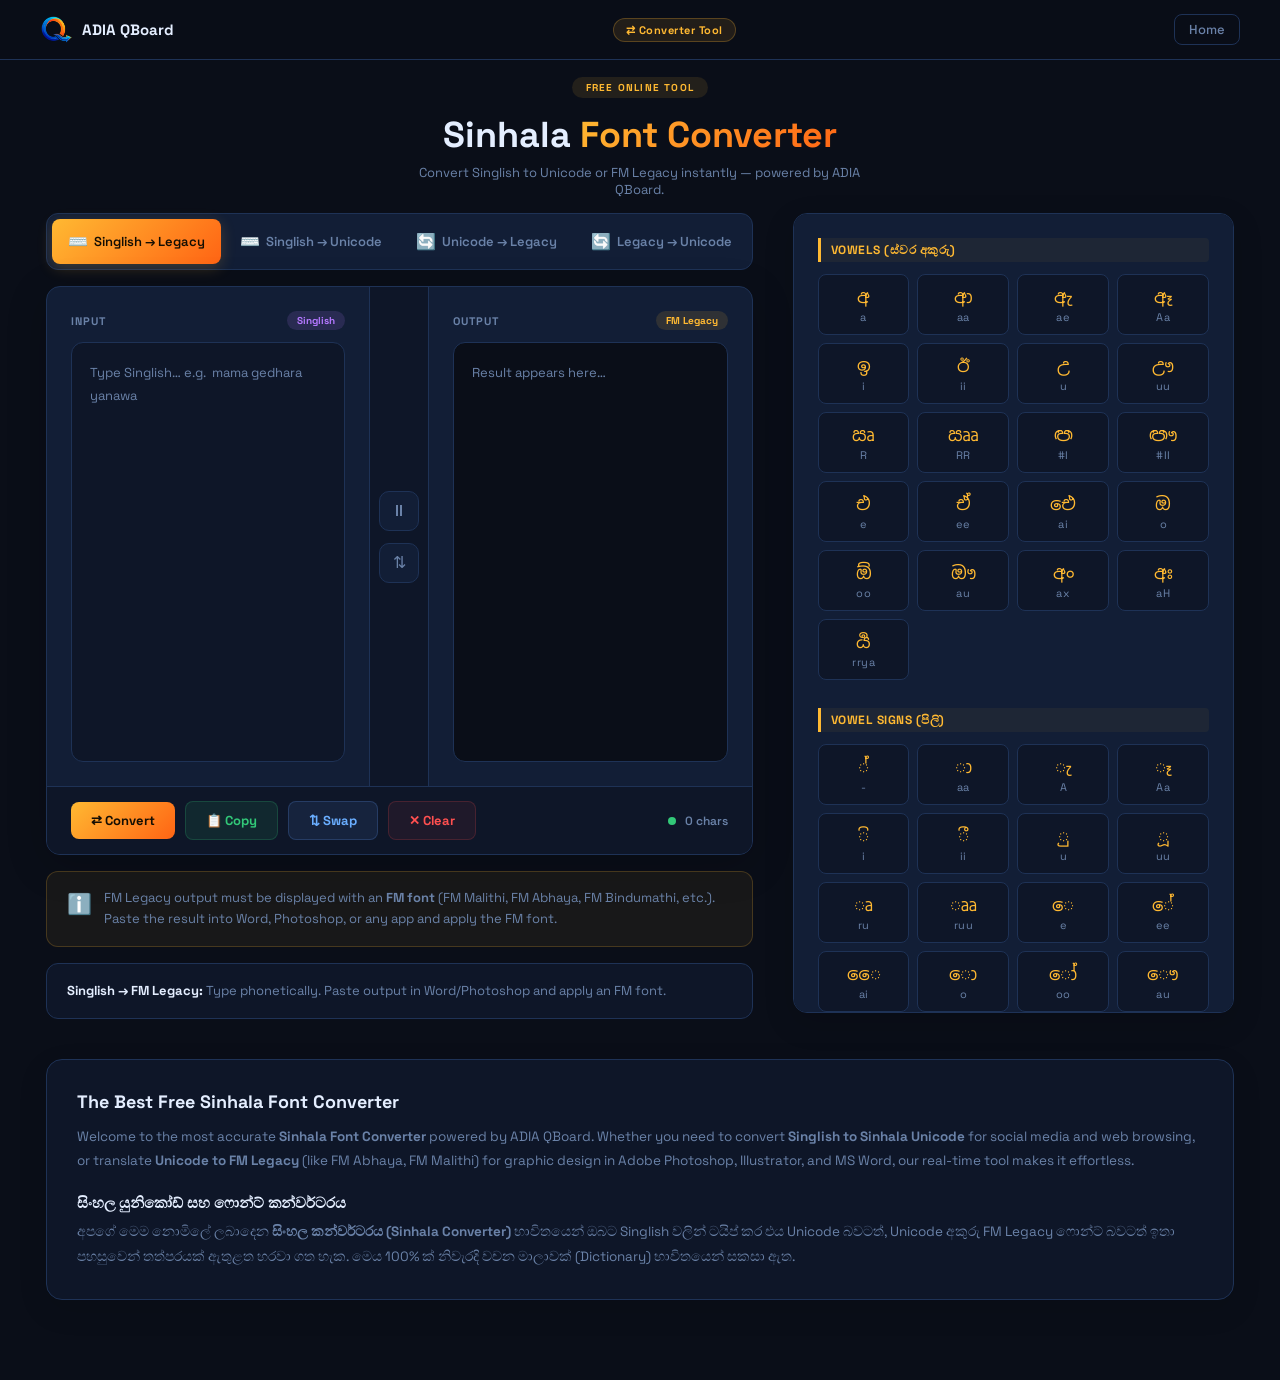
==== commit 848fbe84: "Add files via upload" ====
--- a/sinhala-unicode-converter.html
+++ b/sinhala-unicode-converter.html
@@ -232,7 +232,7 @@
     <span>ADIA QBoard</span>
   </a>
   <span class="nav-chip">⇄ Converter Tool</span>
-  <a class="nav-back" href="index.html">← Back to Site</a>
+  <a class="nav-back" href="index.html">Home</a>
 </nav>
 
 <div class="wrap">
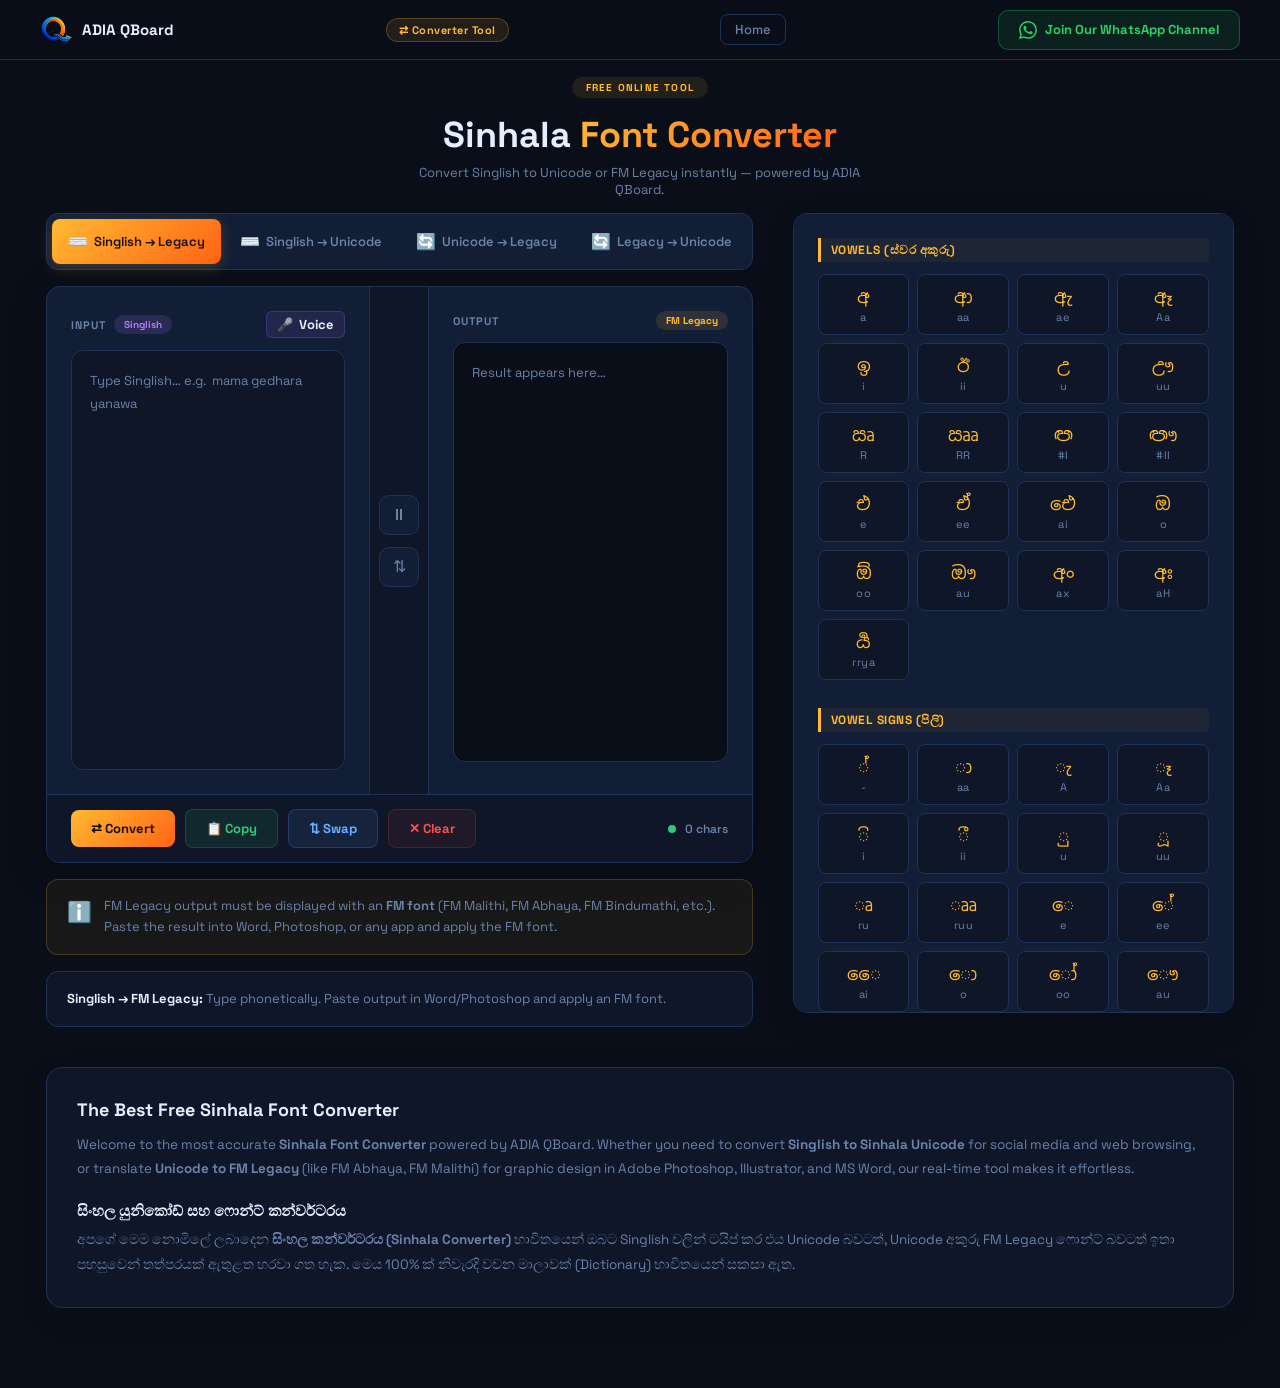
==== commit 6ef0dd31: "Add files via upload" ====
--- a/sinhala-unicode-converter.html
+++ b/sinhala-unicode-converter.html
@@ -222,6 +222,23 @@
   }
 }
 
+@font-face {
+  font-family: 'WebFMAbhaya';
+  src: url('FMAbhaya.ttf') format('truetype');
+}
+
+@keyframes pulseMic { 
+  0% { box-shadow: 0 0 0 0 rgba(255,80,80,0.4); } 
+  70% { box-shadow: 0 0 0 8px rgba(255,80,80,0); } 
+  100% { box-shadow: 0 0 0 0 rgba(255,80,80,0); } 
+}
+.mic-active { 
+  background: rgba(255,80,80,.1) !important; 
+  color: var(--red) !important; 
+  border-color: rgba(255,80,80,.3) !important; 
+  animation: pulseMic 1.5s infinite; 
+}
+
 </style>
 </head>
 <body>
@@ -233,6 +250,10 @@
   </a>
   <span class="nav-chip">⇄ Converter Tool</span>
   <a class="nav-back" href="index.html">Home</a>
+    <a href="https://whatsapp.com/channel/0029Vb7pas0EgGfDKwh4Q10p" target="_blank" style="display:inline-flex; align-items:center; justify-content:center; gap:8px; background:rgba(37,211,102,.1); border:1px solid rgba(37,211,102,.3); color:#25D366; font-family:'Space Grotesk',sans-serif; font-size:13px; font-weight:700; padding:10px 20px; border-radius:10px; text-decoration:none; transition:all 0.2s; cursor:pointer;" onmouseover="this.style.background='rgba(37,211,102,.2)'; this.style.transform='translateY(-2px)';" onmouseout="this.style.background='rgba(37,211,102,.1)'; this.style.transform='translateY(0)';">
+  <svg width="18" height="18" viewBox="0 0 24 24" fill="#25D366"><path d="M17.472 14.382c-.297-.149-1.758-.867-2.03-.967-.273-.099-.471-.148-.67.15-.197.297-.767.966-.94 1.164-.173.199-.347.223-.644.075-.297-.15-1.255-.463-2.39-1.475-.883-.788-1.48-1.761-1.653-2.059-.173-.297-.018-.458.13-.606.134-.133.298-.347.446-.52.149-.174.198-.298.298-.497.099-.198.05-.371-.025-.52-.075-.149-.669-1.612-.916-2.207-.242-.579-.487-.5-.669-.51-.173-.008-.371-.01-.57-.01-.198 0-.52.074-.792.372-.272.297-1.04 1.016-1.04 2.479 0 1.462 1.065 2.875 1.213 3.074.149.198 2.096 3.2 5.077 4.487.709.306 1.262.489 1.694.625.712.227 1.36.195 1.871.118.571-.085 1.758-.719 2.006-1.413.248-.694.248-1.289.173-1.413-.074-.124-.272-.198-.57-.347m-5.421 7.403h-.004a9.87 9.87 0 01-5.031-1.378l-.361-.214-3.741.982.998-3.648-.235-.374a9.86 9.86 0 01-1.51-5.26c.001-5.45 4.436-9.884 9.888-9.884 2.64 0 5.122 1.03 6.988 2.898a9.825 9.825 0 012.893 6.994c-.003 5.45-4.437 9.884-9.885 9.884m8.413-18.297A11.815 11.815 0 0012.05 0C5.495 0 .16 5.335.157 11.892c0 2.096.547 4.142 1.588 5.945L.057 24l6.305-1.654a11.882 11.882 0 005.683 1.448h.005c6.554 0 11.89-5.335 11.893-11.893a11.821 11.821 0 00-3.48-8.413z"/></svg>
+  Join Our WhatsApp Channel
+  </a>
 </nav>
 
 <div class="wrap">
@@ -263,10 +284,15 @@
 
       <div class="conv-wrap">
         <div class="conv-grid">
-          <div class="conv-pane">
+<div class="conv-pane">
             <div class="pane-header">
-              <span class="pane-label" id="inLabel">Input</span>
-              <span class="pane-badge badge-sl" id="inBadge">Singlish</span>
+              <div style="display:flex; align-items:center; gap:8px;">
+                <span class="pane-label" id="inLabel">Input</span>
+                <span class="pane-badge badge-sl" id="inBadge">Singlish</span>
+              </div>
+              <button id="micBtn" class="abtn" onclick="toggleVoice()" title="Voice Typing" style="padding: 4px 10px; background: rgba(180,120,255,.1); border: 1px solid rgba(180,120,255,.2); font-size: 13px; border-radius: 6px; color: var(--text);">
+                🎤 <span id="micText">Voice</span>
+              </button>
             </div>
             <textarea id="inputTA" placeholder="Type Singlish here…" oninput="onInput()"></textarea>
           </div>
@@ -340,7 +366,7 @@
 let mode     = 'sf'; 
 let liveOn   = true;
 
-const FM_FONTS  = '"FM-Abhaya", "FMAbhaya", "FM Abhaya", "FM-Malithi", "FMMalithi", "DL-Manel", sans-serif';
+const FM_FONTS  = '"FMAbhayaWeb", "FM-Abhaya", "FM Abhaya", sans-serif';
 const UNI_FONTS = '"Noto Sans Sinhala", "Space Grotesk", sans-serif';
 const ENG_FONTS = '"Space Grotesk", "Noto Sans Sinhala", sans-serif';
 
@@ -387,6 +413,73 @@
   clearAll();
 }
 
+let recognition;
+let isRecording = false;
+
+function toggleVoice() {
+  const micBtn = document.getElementById('micBtn');
+  const micText = document.getElementById('micText');
+  const inputTA = document.getElementById('inputTA');
+
+  if (!('webkitSpeechRecognition' in window) && !('SpeechRecognition' in window)) {
+    alert("ඔබේ බ්‍රවුසරය Voice Typing සඳහා සහය නොදක්වයි. කරුණාකර Google Chrome භාවිතා කරන්න.");
+    return;
+  }
+
+  if (isRecording) {
+    recognition.stop();
+    return;
+  }
+
+  const SpeechRecognition = window.SpeechRecognition || window.webkitSpeechRecognition;
+  recognition = new SpeechRecognition();
+  
+  recognition.lang = (mode === 'uf') ? 'si-LK' : 'en-US';
+  recognition.continuous = true;
+  recognition.interimResults = true; 
+
+  recognition.onstart = function() {
+    isRecording = true;
+    micBtn.classList.add('mic-active');
+    micText.innerText = "Listening...";
+  };
+
+  recognition.onresult = function(event) {
+    let finalTranscript = '';
+    
+    for (let i = event.resultIndex; i < event.results.length; ++i) {
+      if (event.results[i].isFinal) {
+        finalTranscript += event.results[i][0].transcript + ' ';
+      }
+    }
+    
+    if (finalTranscript) {
+      inputTA.value += finalTranscript;
+      onInput();
+    }
+  };
+
+  recognition.onerror = function(event) {
+    console.error("Speech Error:", event.error);
+    
+    if(event.error === 'not-allowed') {
+      alert("Microphone අවසරය ලබා දී නැත! කරුණාකර URL එක අසල ඇති ඉබි යතුර ක්ලික් කර මයික්‍රෆෝනය Allow කරන්න.");
+    } else if(event.error === 'network') {
+      alert("Internet Connection එකක් නොමැත! Voice Typing සඳහා අන්තර්ජාලය අවශ්‍ය වේ.");
+    } else if(event.error !== 'no-speech') {
+      alert("Voice Error: " + event.error);
+    }
+  };
+
+  recognition.onend = function() {
+    isRecording = false;
+    micBtn.classList.remove('mic-active');
+    micText.innerText = "Voice";
+  };
+
+  recognition.start();
+}
+
 function longestMatchConvert(text, sortedMap){
   let result='', i=0;
   while(i<text.length){
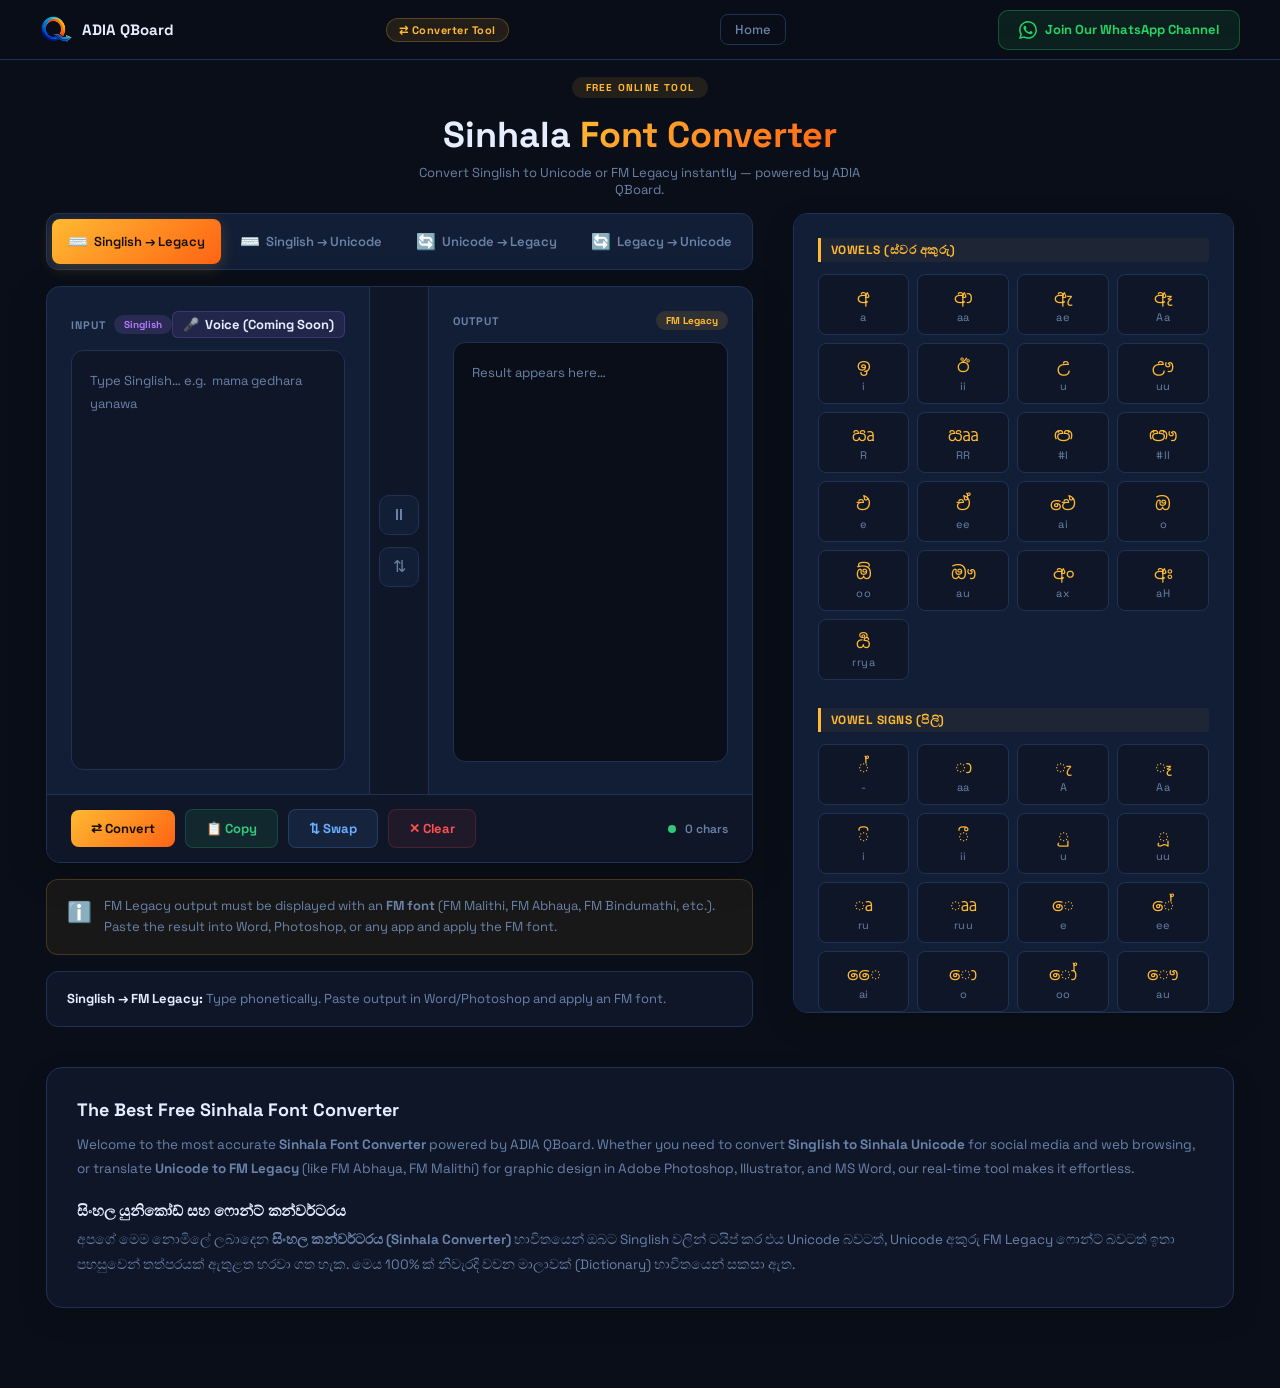
==== commit f1e3cddc: "Add files via upload" ====
--- a/sinhala-unicode-converter.html
+++ b/sinhala-unicode-converter.html
@@ -223,8 +223,12 @@
 }
 
 @font-face {
-  font-family: 'WebFMAbhaya';
-  src: url('FMAbhaya.ttf') format('truetype');
+  font-family: 'FMAbhayaWeb';
+  src: url('FMAbhaya.woff2') format('woff2'),
+       url('FMAbhaya.ttf') format('truetype');
+  font-weight: normal;
+  font-style: normal;
+  font-display: swap;
 }
 
 @keyframes pulseMic { 
@@ -291,7 +295,7 @@
                 <span class="pane-badge badge-sl" id="inBadge">Singlish</span>
               </div>
               <button id="micBtn" class="abtn" onclick="toggleVoice()" title="Voice Typing" style="padding: 4px 10px; background: rgba(180,120,255,.1); border: 1px solid rgba(180,120,255,.2); font-size: 13px; border-radius: 6px; color: var(--text);">
-                🎤 <span id="micText">Voice</span>
+              🎤 <span id="micText">Voice (Coming Soon)</span>
               </button>
             </div>
             <textarea id="inputTA" placeholder="Type Singlish here…" oninput="onInput()"></textarea>
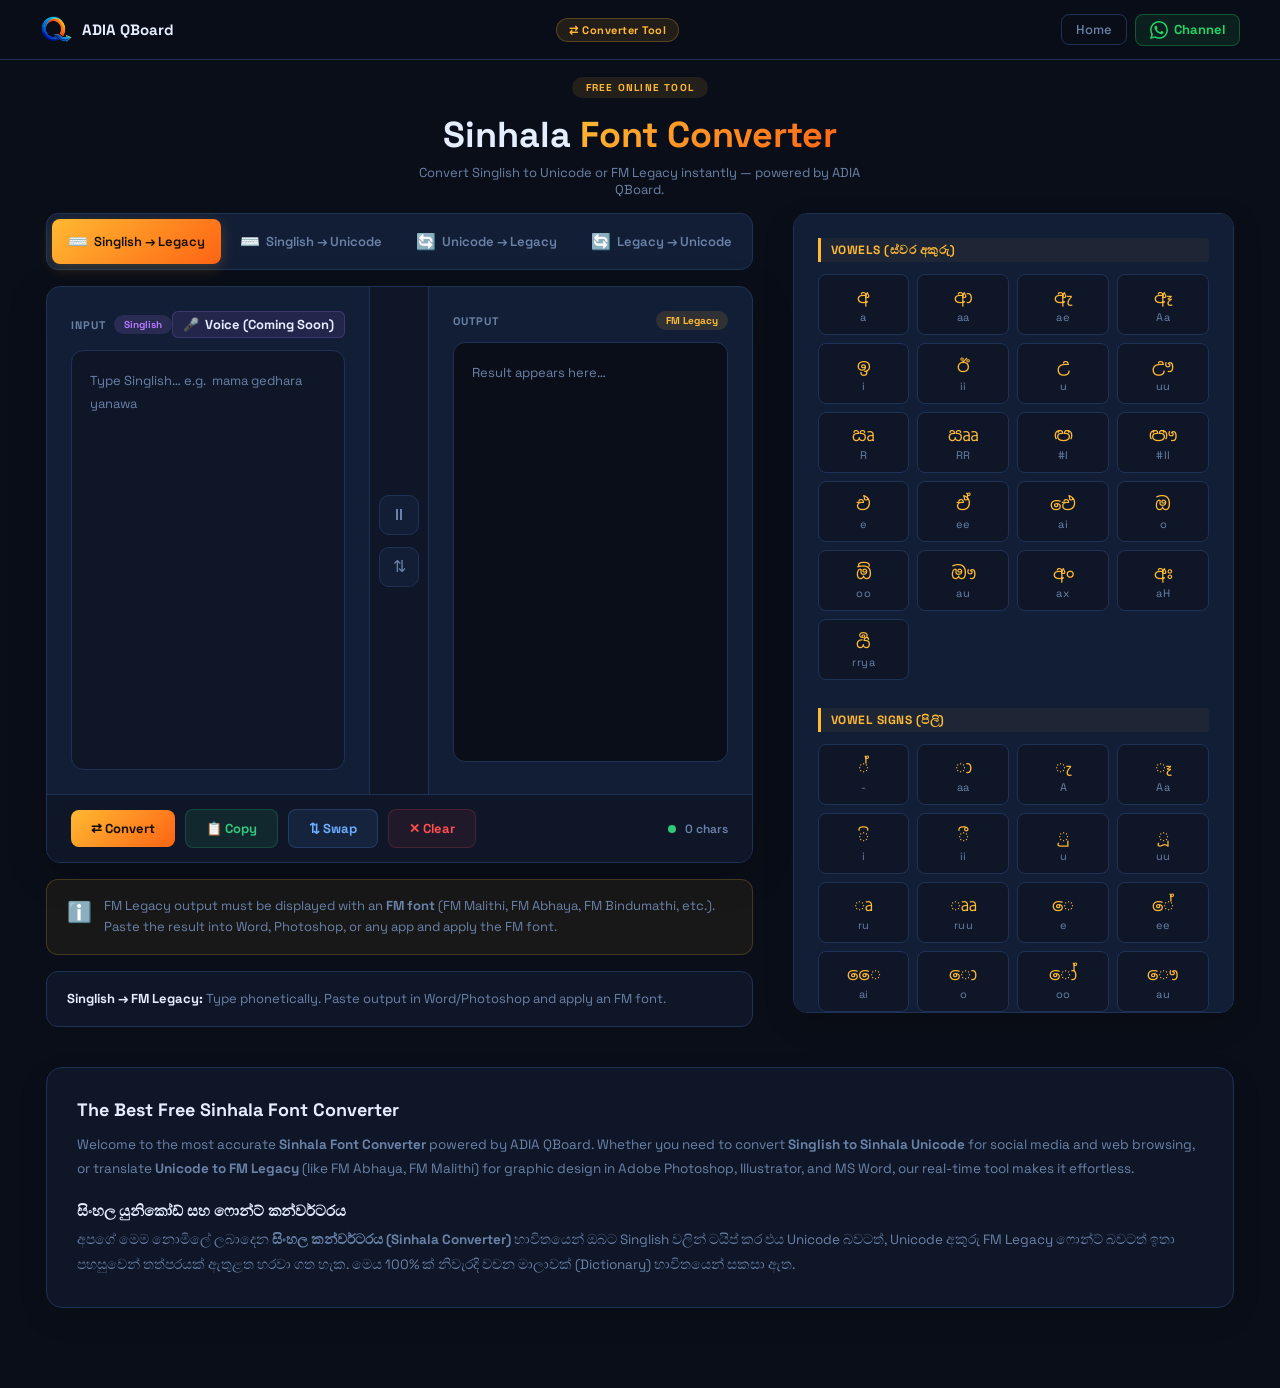
==== commit 414723d9: "Add files via upload" ====
--- a/sinhala-unicode-converter.html
+++ b/sinhala-unicode-converter.html
@@ -222,6 +222,21 @@
   }
 }
 
+.nav-wa {
+  display: inline-flex; align-items: center; justify-content: center; gap: 6px;
+  background: rgba(37,211,102,.1); border: 1px solid rgba(37,211,102,.3);
+  color: #25D366; font-family: 'Space Grotesk', sans-serif; font-size: 13px;
+  font-weight: 700; padding: 6px 14px; border-radius: 8px; text-decoration: none;
+  transition: all 0.2s; white-space: nowrap;
+}
+.nav-wa:hover { background: rgba(37,211,102,.2); transform: translateY(-2px); }
+
+@media(max-width: 768px) {
+  .hide-mob { display: none !important; } 
+  .wa-text { display: none; }
+  .nav-wa { padding: 8px 10px; } 
+}
+
 @font-face {
   font-family: 'FMAbhayaWeb';
   src: url('FMAbhaya.woff2') format('woff2'),
@@ -250,14 +265,19 @@
 <nav>
   <a class="nav-logo" href="index.html">
     <img src="logo.webp" alt="ADIA" onerror="this.src='logo.png'">
-    <span>ADIA QBoard</span>
+    <span class="hide-mob">ADIA QBoard</span>
   </a>
-  <span class="nav-chip">⇄ Converter Tool</span>
-  <a class="nav-back" href="index.html">Home</a>
-    <a href="https://whatsapp.com/channel/0029Vb7pas0EgGfDKwh4Q10p" target="_blank" style="display:inline-flex; align-items:center; justify-content:center; gap:8px; background:rgba(37,211,102,.1); border:1px solid rgba(37,211,102,.3); color:#25D366; font-family:'Space Grotesk',sans-serif; font-size:13px; font-weight:700; padding:10px 20px; border-radius:10px; text-decoration:none; transition:all 0.2s; cursor:pointer;" onmouseover="this.style.background='rgba(37,211,102,.2)'; this.style.transform='translateY(-2px)';" onmouseout="this.style.background='rgba(37,211,102,.1)'; this.style.transform='translateY(0)';">
-  <svg width="18" height="18" viewBox="0 0 24 24" fill="#25D366"><path d="M17.472 14.382c-.297-.149-1.758-.867-2.03-.967-.273-.099-.471-.148-.67.15-.197.297-.767.966-.94 1.164-.173.199-.347.223-.644.075-.297-.15-1.255-.463-2.39-1.475-.883-.788-1.48-1.761-1.653-2.059-.173-.297-.018-.458.13-.606.134-.133.298-.347.446-.52.149-.174.198-.298.298-.497.099-.198.05-.371-.025-.52-.075-.149-.669-1.612-.916-2.207-.242-.579-.487-.5-.669-.51-.173-.008-.371-.01-.57-.01-.198 0-.52.074-.792.372-.272.297-1.04 1.016-1.04 2.479 0 1.462 1.065 2.875 1.213 3.074.149.198 2.096 3.2 5.077 4.487.709.306 1.262.489 1.694.625.712.227 1.36.195 1.871.118.571-.085 1.758-.719 2.006-1.413.248-.694.248-1.289.173-1.413-.074-.124-.272-.198-.57-.347m-5.421 7.403h-.004a9.87 9.87 0 01-5.031-1.378l-.361-.214-3.741.982.998-3.648-.235-.374a9.86 9.86 0 01-1.51-5.26c.001-5.45 4.436-9.884 9.888-9.884 2.64 0 5.122 1.03 6.988 2.898a9.825 9.825 0 012.893 6.994c-.003 5.45-4.437 9.884-9.885 9.884m8.413-18.297A11.815 11.815 0 0012.05 0C5.495 0 .16 5.335.157 11.892c0 2.096.547 4.142 1.588 5.945L.057 24l6.305-1.654a11.882 11.882 0 005.683 1.448h.005c6.554 0 11.89-5.335 11.893-11.893a11.821 11.821 0 00-3.48-8.413z"/></svg>
-  Join Our WhatsApp Channel
-  </a>
+  
+  <span class="nav-chip hide-mob">⇄ Converter Tool</span>
+  
+  <div style="display:flex; align-items:center; gap:8px;">
+    <a class="nav-back" href="index.html">Home</a>
+    
+    <a class="nav-wa" href="https://whatsapp.com/channel/0029Vb7pas0EgGfDKwh4Q10p" target="_blank">
+      <svg width="18" height="18" viewBox="0 0 24 24" fill="#25D366"><path d="M17.472 14.382c-.297-.149-1.758-.867-2.03-.967-.273-.099-.471-.148-.67.15-.197.297-.767.966-.94 1.164-.173.199-.347.223-.644.075-.297-.15-1.255-.463-2.39-1.475-.883-.788-1.48-1.761-1.653-2.059-.173-.297-.018-.458.13-.606.134-.133.298-.347.446-.52.149-.174.198-.298.298-.497.099-.198.05-.371-.025-.52-.075-.149-.669-1.612-.916-2.207-.242-.579-.487-.5-.669-.51-.173-.008-.371-.01-.57-.01-.198 0-.52.074-.792.372-.272.297-1.04 1.016-1.04 2.479 0 1.462 1.065 2.875 1.213 3.074.149.198 2.096 3.2 5.077 4.487.709.306 1.262.489 1.694.625.712.227 1.36.195 1.871.118.571-.085 1.758-.719 2.006-1.413.248-.694.248-1.289.173-1.413-.074-.124-.272-.198-.57-.347m-5.421 7.403h-.004a9.87 9.87 0 01-5.031-1.378l-.361-.214-3.741.982.998-3.648-.235-.374a9.86 9.86 0 01-1.51-5.26c.001-5.45 4.436-9.884 9.888-9.884 2.64 0 5.122 1.03 6.988 2.898a9.825 9.825 0 012.893 6.994c-.003 5.45-4.437 9.884-9.885 9.884m8.413-18.297A11.815 11.815 0 0012.05 0C5.495 0 .16 5.335.157 11.892c0 2.096.547 4.142 1.588 5.945L.057 24l6.305-1.654a11.882 11.882 0 005.683 1.448h.005c6.554 0 11.89-5.335 11.893-11.893a11.821 11.821 0 00-3.48-8.413z"/></svg>
+      <span class="wa-text">Channel</span>
+    </a>
+  </div>
 </nav>
 
 <div class="wrap">
